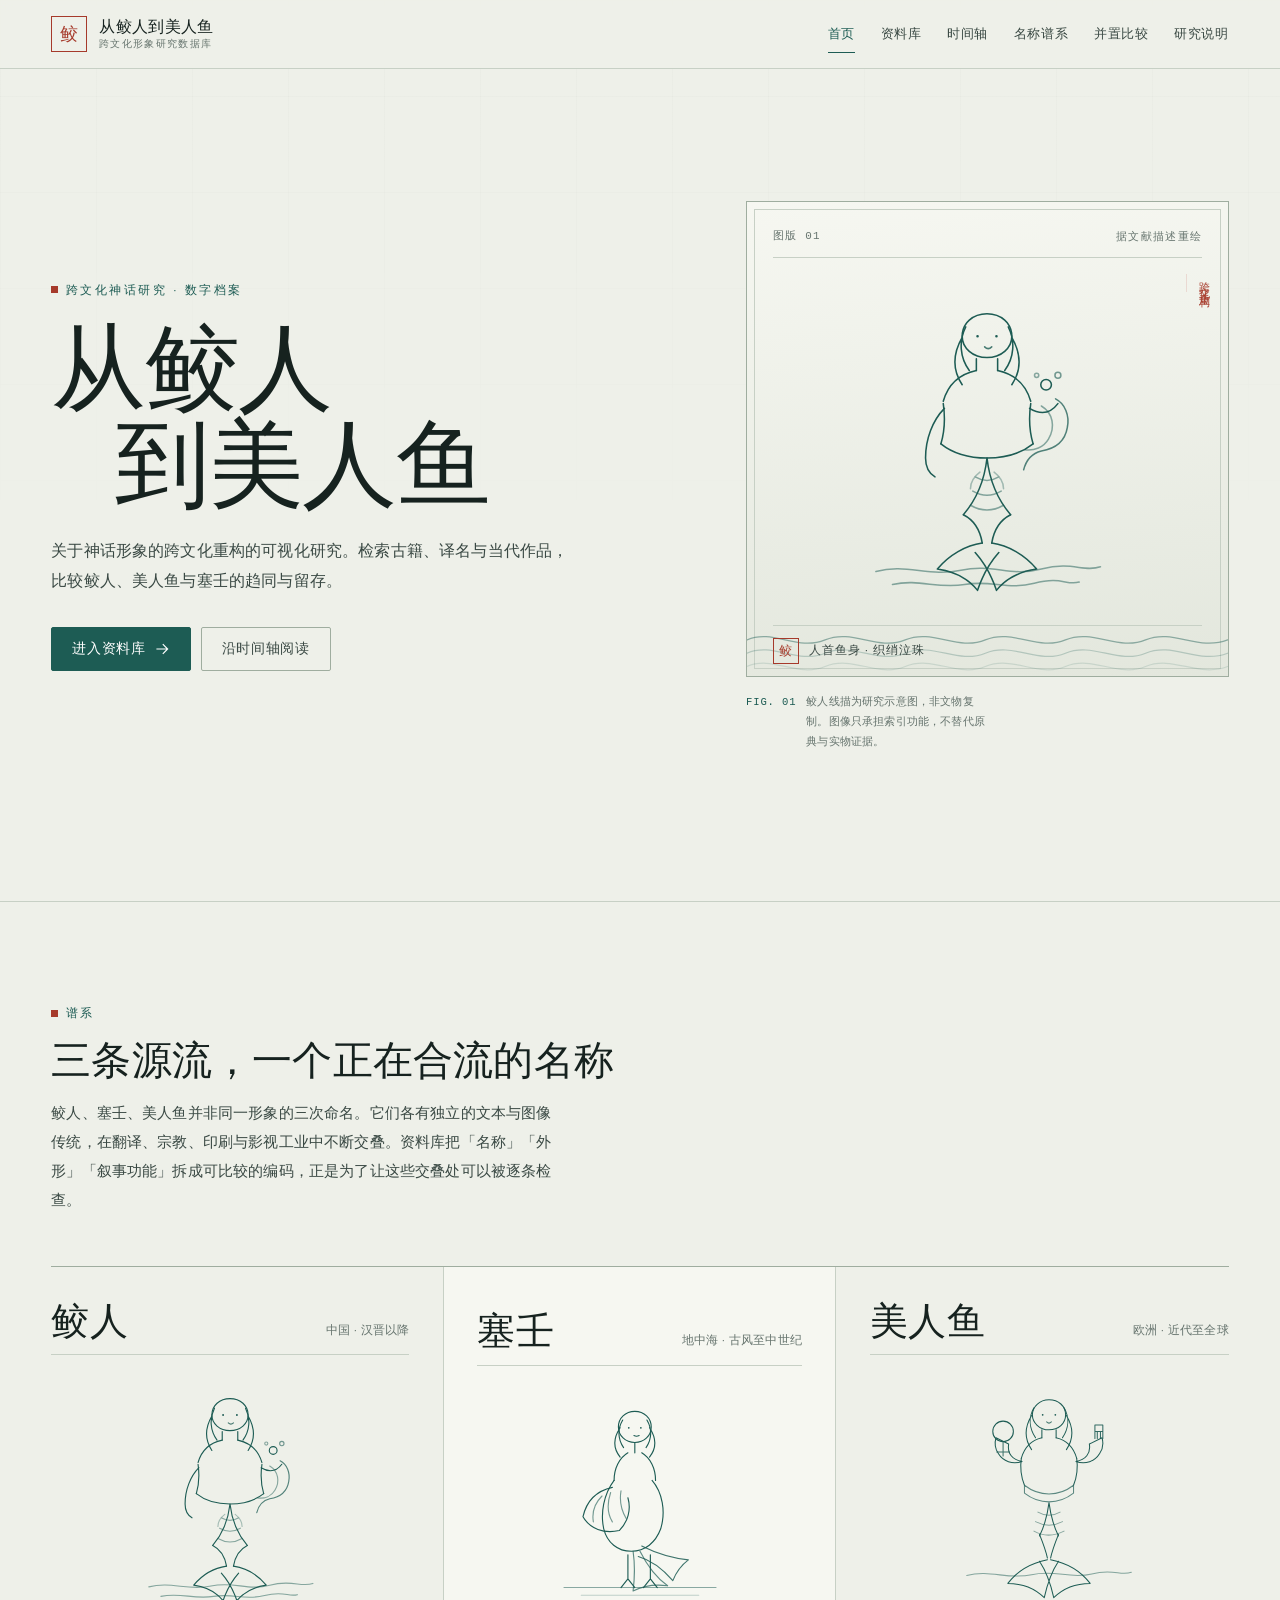
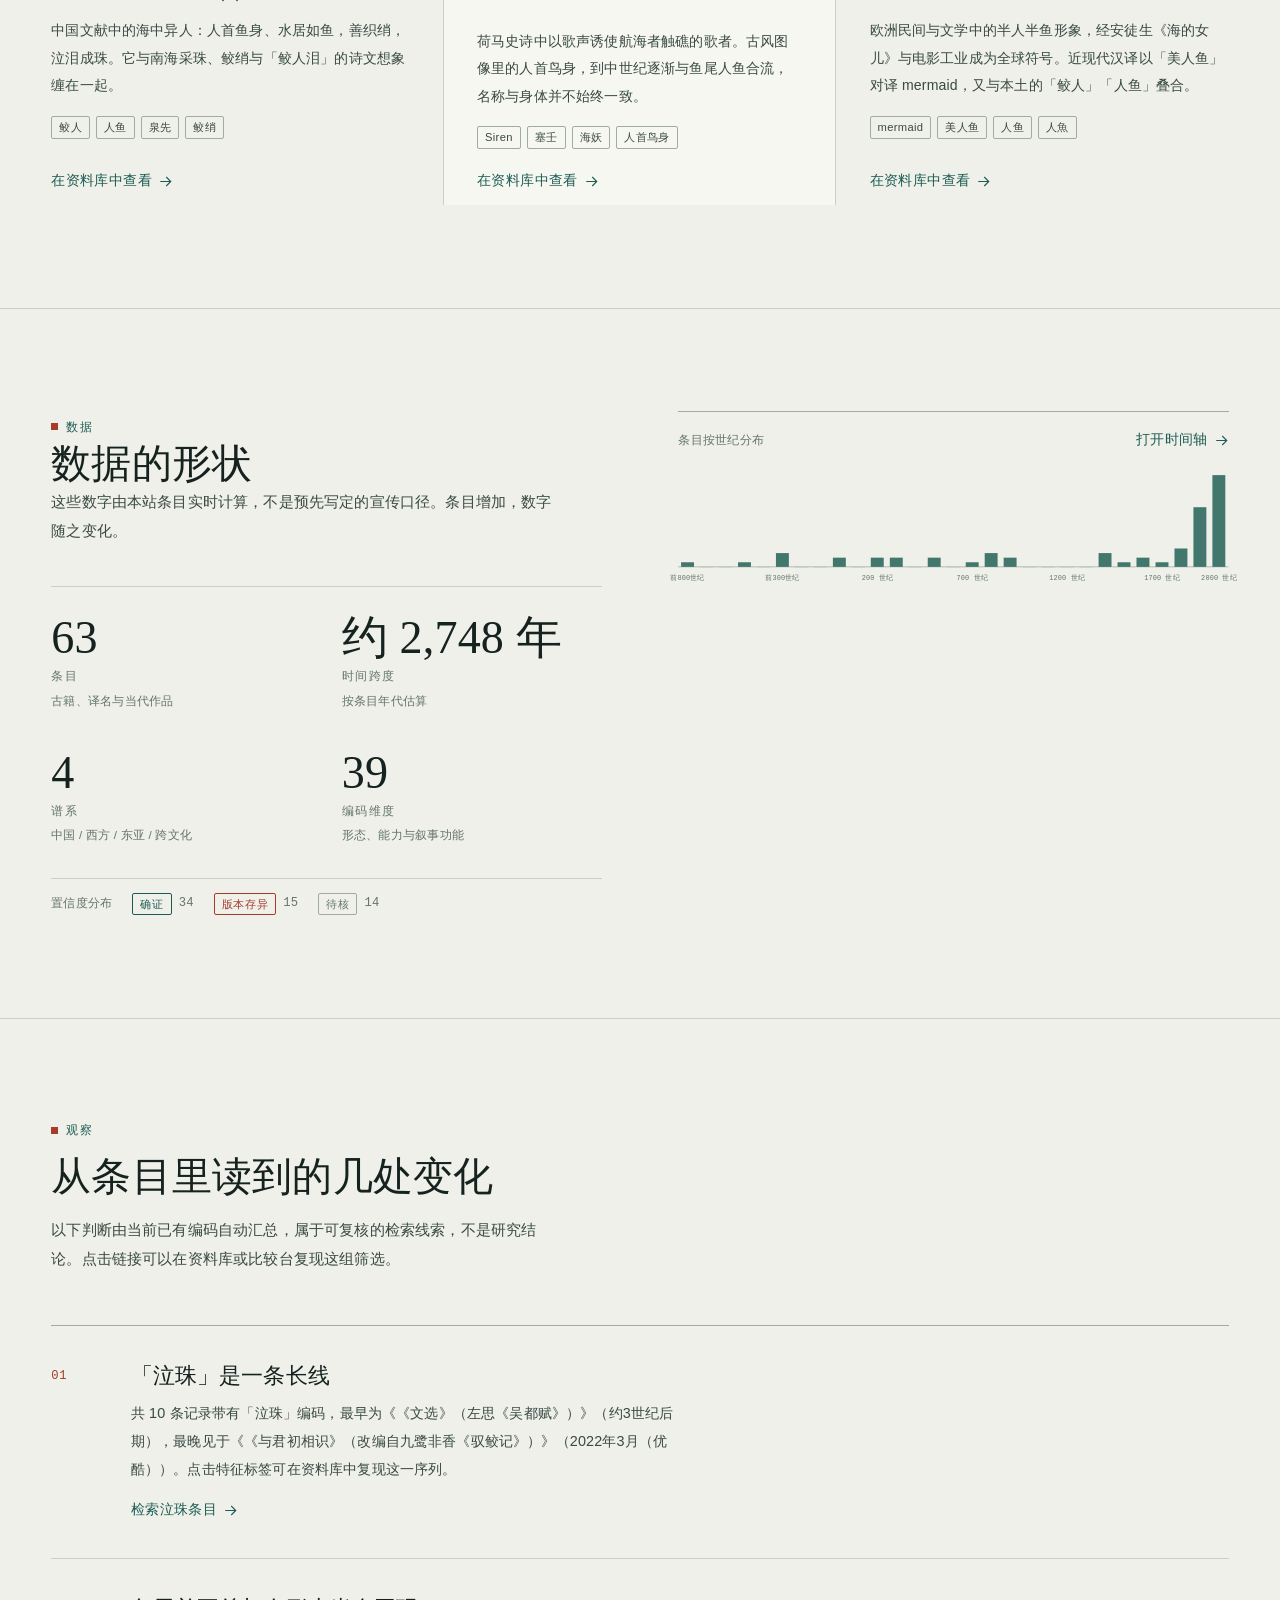
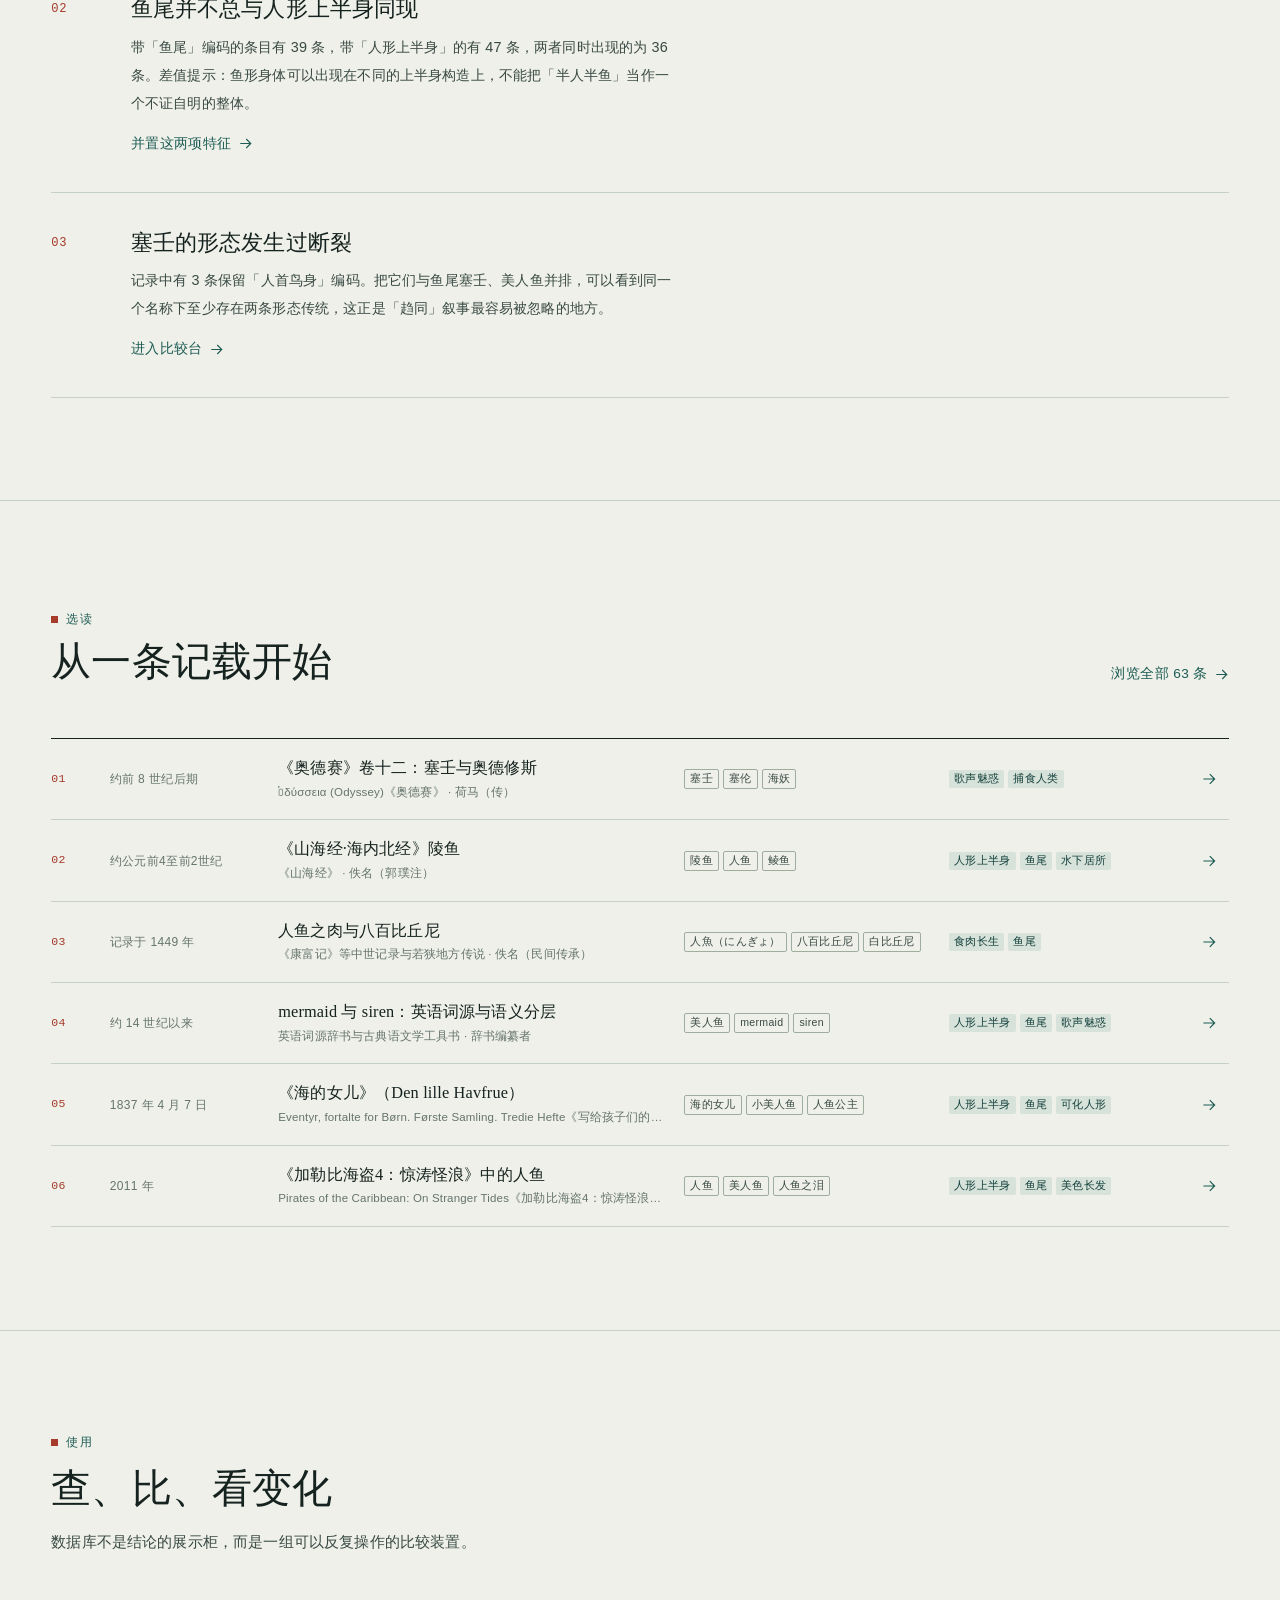
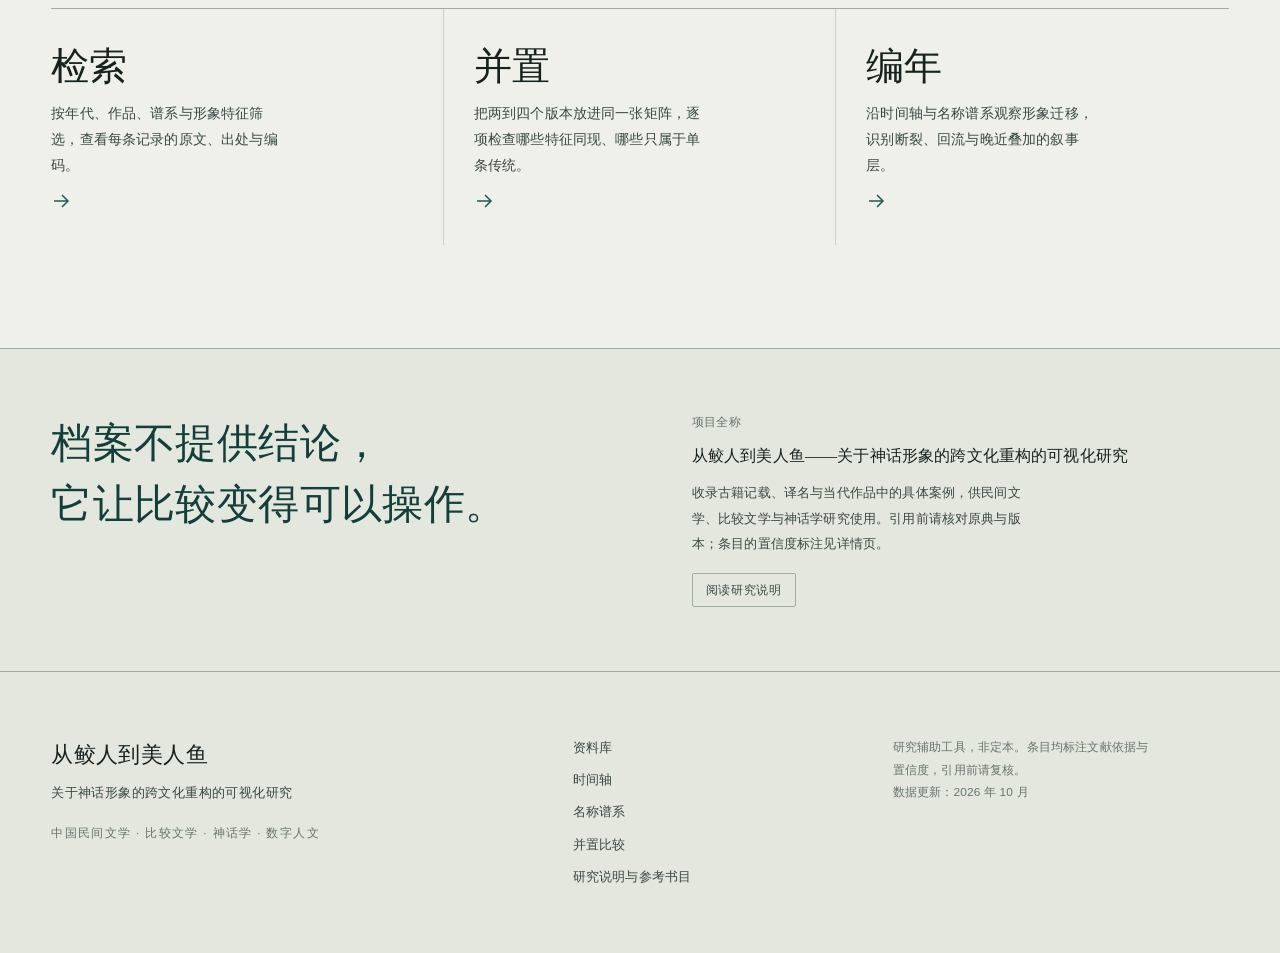
==== index.html @ 852735e0 "初始提交：鲛人跨文化形象研究数据库与 GitHub Pages 自动部署" ====
<!DOCTYPE html>
<html lang="zh-CN">
<head>
  <meta charset="utf-8">
  <meta name="viewport" content="width=device-width, initial-scale=1">
  <meta name="color-scheme" content="light">
  <meta name="theme-color" content="#eef0e9">
  <title>从鲛人到美人鱼 · 跨文化形象研究数据库</title>
  <meta name="description" content="「从鲛人到美人鱼——关于神话形象的跨文化重构的可视化研究」研究数据库：收录中国古籍、译名与当代作品中的鲛人、美人鱼、塞壬案例，支持按年代、作品、形象特征检索、并排比较与时间轴浏览。">
  <link rel="icon" href="data:image/svg+xml,%3Csvg xmlns='http://www.w3.org/2000/svg' viewBox='0 0 32 32'%3E%3Crect width='32' height='32' fill='%231d5c54'/%3E%3Cpath d='M4 21c4-5 8-5 12 0s8 5 12 0M8 26c4-4 8-4 12 0' stroke='%23eef0e9' stroke-width='2' fill='none'/%3E%3Ccircle cx='16' cy='11' r='4' fill='none' stroke='%23eef0e9' stroke-width='2'/%3E%3C/svg%3E">
  <link rel="stylesheet" href="css/base.css">
  <link rel="stylesheet" href="css/components.css">
  <link rel="stylesheet" href="css/pages-home.css">
  <link rel="stylesheet" href="css/pages-db.css">
  <link rel="stylesheet" href="css/pages-viz.css">
  <script defer src="data/schema.js"></script>
  <script defer src="data/entries-cn.js"></script>
  <script defer src="data/entries-global.js"></script>
  <script defer src="data/bibliography.js"></script>
  <script defer src="js/figures.js"></script>
  <script defer src="js/core.js"></script>
  <script defer src="js/pages/home.js"></script>
  <script defer src="js/pages/db.js"></script>
  <script defer src="js/pages/entry.js"></script>
  <script defer src="js/pages/compare.js"></script>
  <script defer src="js/pages/timeline.js"></script>
  <script defer src="js/pages/terms.js"></script>
  <script defer src="js/pages/about.js"></script>
  <script defer src="js/app.js"></script>
</head>
<body>
  <a class="skip-link" href="#view">跳到主要内容</a>

  <header class="site-header">
    <div class="site-header__inner wrap">
      <a class="brand" href="#/" aria-label="从鲛人到美人鱼，跨文化形象研究数据库，返回首页">
        <span class="brand__seal" aria-hidden="true">鲛</span>
        <span class="brand__text">
          <span class="brand__title">从鲛人到美人鱼</span>
          <span class="brand__sub">跨文化形象研究数据库</span>
        </span>
      </a>

      <button class="nav-toggle" type="button" data-nav-toggle aria-expanded="false" aria-controls="site-nav" aria-label="打开导航">
        <span class="nav-toggle__icon">打开导航</span>
      </button>

      <nav class="site-nav" id="site-nav" aria-label="主导航">
        <a href="#/" data-nav="home">首页</a>
        <a href="#/db" data-nav="db">资料库</a>
        <a href="#/timeline" data-nav="timeline">时间轴</a>
        <a href="#/terms" data-nav="terms">名称谱系</a>
        <a href="#/compare" data-nav="compare" data-compare-link>并置比较<span class="nav-count" data-compare-count hidden>0</span></a>
        <a href="#/about" data-nav="about">研究说明</a>
      </nav>
    </div>
  </header>

  <main id="view" tabindex="-1"></main>

  <footer class="site-footer">
    <div class="wrap site-footer__inner">
      <div class="site-footer__brand">
        <p class="site-footer__title">从鲛人到美人鱼</p>
        <p class="site-footer__sub">关于神话形象的跨文化重构的可视化研究</p>
        <p class="site-footer__meta">中国民间文学 · 比较文学 · 神话学 · 数字人文</p>
      </div>
      <nav class="site-footer__nav" aria-label="页脚导航">
        <a href="#/db">资料库</a>
        <a href="#/timeline">时间轴</a>
        <a href="#/terms">名称谱系</a>
        <a href="#/compare">并置比较</a>
        <a href="#/about">研究说明与参考书目</a>
      </nav>
      <p class="site-footer__note">研究辅助工具，非定本。条目均标注文献依据与置信度，引用前请复核。<br>数据更新：2026 年 10 月</p>
    </div>
  </footer>

  <noscript>
    <p class="wrap noscript">本网站依赖 JavaScript 完成检索、比较与时间轴渲染。请在浏览器中启用 JavaScript 后重新打开。</p>
  </noscript>

  <div class="toast" role="status" aria-live="polite"></div>
</body>
</html>
---- css/base.css ----
/* ==========================================================================
   鲛人研究数据库 · 基础层
   设计方向：海洋志异档案 / 古籍图版；冷调青灰纸、墨色、深青主色、朱砂印色。
   单一浅色主题；圆角统一 2px；不用阴影表达层级。
   ========================================================================== */

:root {
  /* 色板 */
  --paper: #eef0e9;
  --paper-2: #e3e7dd;
  --panel: #f6f7f1;
  --ink: #16221f;
  --ink-2: #3a4944;
  --muted: #66746e;
  --line: #c7d0c5;
  --line-2: #9fad9f;
  --teal: #1d5c54;
  --teal-deep: #123f3a;
  --teal-soft: #d7e2da;
  --seal: #a63a2b;
  --seal-soft: #ead9d2;
  --sand: #e9e3d1;

  /* 字体 */
  --font-serif: "Source Han Serif SC", "Noto Serif CJK SC", "Songti SC", "STSong", "SimSun", "Times New Roman", serif;
  --font-sans: "Source Han Sans SC", "Noto Sans CJK SC", "PingFang SC", "Microsoft YaHei", "Segoe UI", sans-serif;
  --font-mono: "Cascadia Mono", "Consolas", "SFMono-Regular", "Courier New", monospace;

  /* 尺度 */
  --radius: 2px;
  --nav-h: 68px;
  --wrap: 1320px;
  --gutter: clamp(20px, 4vw, 56px);
  --section-pad: clamp(56px, 8vw, 104px);
  --line-w: 1px;
}

/* ---------------------------------------------------------------- Reset */
*,
*::before,
*::after { box-sizing: border-box; }

html {
  -webkit-text-size-adjust: 100%;
  text-size-adjust: 100%;
  scroll-behavior: smooth;
}

body {
  margin: 0;
  background: var(--paper);
  color: var(--ink);
  font-family: var(--font-sans);
  font-size: 16px;
  line-height: 1.8;
  letter-spacing: 0.01em;
  -webkit-font-smoothing: antialiased;
  -moz-osx-font-smoothing: grayscale;
}

body::before {
  /* 极淡的纸纹网格，避免大色块发空；不参与交互 */
  content: "";
  position: fixed;
  inset: 0;
  z-index: 0;
  pointer-events: none;
  background-image:
    linear-gradient(to right, rgba(22, 34, 31, 0.028) 1px, transparent 1px),
    linear-gradient(to bottom, rgba(22, 34, 31, 0.028) 1px, transparent 1px);
  background-size: 96px 96px;
  mask-image: linear-gradient(to bottom, rgba(0, 0, 0, 0.7), transparent 62%);
  -webkit-mask-image: linear-gradient(to bottom, rgba(0, 0, 0, 0.7), transparent 62%);
}

.site-header,
#view,
.site-footer,
.skip-link { position: relative; z-index: 1; }

img,
svg { max-width: 100%; }

svg { display: block; }

a { color: inherit; text-decoration: none; }

button,
input,
select,
textarea {
  font: inherit;
  color: inherit;
}

button { cursor: pointer; }

::selection { background: var(--teal); color: var(--paper); }

:focus-visible {
  outline: 2px solid var(--seal);
  outline-offset: 3px;
  border-radius: 1px;
}

main:focus { outline: none; }

[hidden] { display: none !important; }

/* ---------------------------------------------------------------- 排版 */
h1, h2, h3, h4, h5, h6 {
  margin: 0;
  font-family: var(--font-serif);
  font-weight: 500;
  line-height: 1.22;
  letter-spacing: 0.005em;
  text-wrap: balance;
}

p { margin: 0; }

.display {
  font-family: var(--font-serif);
  font-size: clamp(2.7rem, 6vw, 5.2rem);
  line-height: 1.06;
  letter-spacing: -0.012em;
  font-weight: 500;
}

.display--sm {
  font-size: clamp(1.9rem, 3.6vw, 3rem);
  line-height: 1.16;
}

.display--xs {
  font-size: clamp(1.4rem, 2.4vw, 1.9rem);
  line-height: 1.28;
}

.lede {
  font-size: clamp(1rem, 1.15vw, 1.1rem);
  line-height: 1.95;
  color: var(--ink-2);
  max-width: 38em;
}

.body-text {
  font-size: 0.96rem;
  line-height: 1.95;
  color: var(--ink-2);
  max-width: 72ch;
}

.serif { font-family: var(--font-serif); }
.mono { font-family: var(--font-mono); font-variant-numeric: tabular-nums; }
.num { font-variant-numeric: tabular-nums; }
.muted { color: var(--muted); }
.small { font-size: 0.82rem; }
.mt-4 { margin-top: 16px; }
.mt-6 { margin-top: 24px; }
.mt-8 { margin-top: 32px; }
.mt-10 { margin-top: 48px; }

.kicker {
  display: inline-flex;
  align-items: center;
  gap: 0.65em;
  font-size: 0.72rem;
  font-family: var(--font-sans);
  letter-spacing: 0.22em;
  color: var(--teal);
  line-height: 1.6;
}

.kicker::before {
  content: "";
  width: 7px;
  height: 7px;
  background: var(--seal);
  flex: none;
}

.meta {
  font-size: 0.76rem;
  letter-spacing: 0.08em;
  color: var(--muted);
  line-height: 1.7;
}

.rule {
  border: 0;
  border-top: var(--line-w) solid var(--line);
  margin: 0;
}

.rule-label {
  display: flex;
  align-items: center;
  gap: 16px;
  color: var(--muted);
  font-size: 0.72rem;
  letter-spacing: 0.16em;
}

.rule-label::before,
.rule-label::after {
  content: "";
  height: 1px;
  background: var(--line);
  flex: 1;
}

mark {
  background: var(--teal-soft);
  color: var(--ink);
  padding: 0 0.1em;
}

code, kbd, pre {
  font-family: var(--font-mono);
}

blockquote { margin: 0; }

ul, ol { margin: 0; padding: 0; }

/* ---------------------------------------------------------------- 版心 */
.wrap {
  width: min(calc(100% - var(--gutter) * 2), var(--wrap));
  margin-inline: auto;
}

.section {
  padding-block: var(--section-pad);
  border-top: var(--line-w) solid var(--line);
}

.section:first-of-type { border-top: 0; }

.section--tight { padding-block: clamp(40px, 5vw, 64px); }

.section--page { padding-block: clamp(36px, 5vw, 64px) clamp(64px, 8vw, 112px); border-top: 0; }

.section-head {
  display: flex;
  flex-direction: column;
  gap: 14px;
  margin-bottom: clamp(28px, 4vw, 52px);
  max-width: 62rem;
}

.section-title {
  font-family: var(--font-serif);
  font-size: clamp(1.65rem, 3.1vw, 2.5rem);
  line-height: 1.22;
}

.section-desc {
  font-size: 0.95rem;
  line-height: 1.9;
  color: var(--ink-2);
  max-width: 60ch;
}

.page-head {
  display: flex;
  flex-direction: column;
  gap: 16px;
  padding-bottom: clamp(28px, 4vw, 44px);
  border-bottom: var(--line-w) solid var(--line);
  margin-bottom: clamp(28px, 4vw, 44px);
}

.page-head__row {
  display: flex;
  flex-wrap: wrap;
  align-items: flex-end;
  justify-content: space-between;
  gap: 20px;
}

.page-head .display--sm { font-size: clamp(2rem, 4vw, 3.2rem); }

/* ---------------------------------------------------------------- 站头 */
.skip-link {
  position: absolute;
  top: -48px;
  left: 16px;
  z-index: 100;
  padding: 8px 16px;
  background: var(--ink);
  color: var(--paper);
  font-size: 0.8rem;
  transition: top 120ms ease;
}

.skip-link:focus { top: 12px; }

.site-header {
  position: sticky;
  top: 0;
  z-index: 40;
  background: color-mix(in srgb, var(--paper) 92%, transparent);
  border-bottom: var(--line-w) solid var(--line);
  backdrop-filter: saturate(120%) blur(6px);
}

.site-header__inner {
  height: var(--nav-h);
  display: flex;
  align-items: center;
  justify-content: space-between;
  gap: 24px;
}

.brand {
  display: inline-flex;
  align-items: center;
  gap: 12px;
  flex: none;
  min-width: 0;
}

.brand__seal {
  width: 36px;
  height: 36px;
  display: grid;
  place-items: center;
  flex: none;
  border: 1px solid var(--seal);
  color: var(--seal);
  font-family: var(--font-serif);
  font-size: 1.15rem;
  line-height: 1;
  letter-spacing: 0;
}

.brand__text { display: flex; flex-direction: column; gap: 2px; min-width: 0; }

.brand__title {
  font-family: var(--font-serif);
  font-size: 1.02rem;
  letter-spacing: 0.02em;
  line-height: 1.2;
  white-space: nowrap;
}

.brand__sub {
  font-size: 0.62rem;
  letter-spacing: 0.13em;
  color: var(--muted);
  line-height: 1.3;
  white-space: nowrap;
}

.site-nav {
  display: flex;
  align-items: center;
  gap: clamp(14px, 2vw, 30px);
}

.site-nav a {
  position: relative;
  display: inline-flex;
  align-items: center;
  gap: 6px;
  padding-block: 6px;
  font-size: 0.82rem;
  letter-spacing: 0.05em;
  color: var(--ink-2);
  white-space: nowrap;
  transition: color 140ms ease;
}

.site-nav a::after {
  content: "";
  position: absolute;
  left: 0;
  right: 0;
  bottom: -1px;
  height: 1px;
  background: var(--teal);
  transform: scaleX(0);
  transform-origin: left;
  transition: transform 160ms ease;
}

.site-nav a:hover { color: var(--teal); }
.site-nav a:hover::after { transform: scaleX(1); }

.site-nav a.is-active { color: var(--teal); }
.site-nav a.is-active::after { transform: scaleX(1); }

.nav-count {
  display: inline-grid;
  place-items: center;
  min-width: 17px;
  height: 17px;
  padding: 0 4px;
  border: 1px solid var(--seal);
  color: var(--seal);
  font-family: var(--font-mono);
  font-size: 0.62rem;
  line-height: 1;
}

.nav-toggle {
  display: none;
  width: 40px;
  height: 40px;
  align-items: center;
  justify-content: center;
  background: transparent;
  border: 1px solid var(--line-2);
  border-radius: var(--radius);
}

.nav-toggle__icon {
  font-size: 0;
  width: 16px;
  height: 10px;
  border-top: 1px solid var(--ink);
  border-bottom: 1px solid var(--ink);
  position: relative;
}

.nav-toggle__icon::before {
  content: "";
  position: absolute;
  left: 0;
  right: 0;
  top: 4px;
  border-top: 1px solid var(--ink);
}

/* ---------------------------------------------------------------- 页脚 */
.site-footer {
  border-top: var(--line-w) solid var(--line-2);
  background: var(--paper-2);
  padding-block: clamp(40px, 6vw, 64px);
}

.site-footer__inner {
  display: grid;
  grid-template-columns: minmax(0, 1.4fr) minmax(0, 0.8fr) minmax(0, 1fr);
  gap: clamp(24px, 4vw, 56px);
  align-items: start;
}

.site-footer__title {
  font-family: var(--font-serif);
  font-size: 1.35rem;
  letter-spacing: 0.02em;
}

.site-footer__sub {
  margin-top: 6px;
  font-size: 0.84rem;
  color: var(--ink-2);
  letter-spacing: 0.03em;
}

.site-footer__meta {
  margin-top: 18px;
  font-size: 0.72rem;
  color: var(--muted);
  letter-spacing: 0.12em;
}

.site-footer__nav {
  display: flex;
  flex-direction: column;
  gap: 8px;
  font-size: 0.84rem;
  color: var(--ink-2);
}

.site-footer__nav a:hover { color: var(--teal); }

.site-footer__note {
  font-size: 0.74rem;
  line-height: 1.9;
  color: var(--muted);
  max-width: 40ch;
}

.noscript {
  padding: 16px 0;
  font-size: 0.9rem;
  color: var(--seal);
}

/* ---------------------------------------------------------------- 表格基础 */
table {
  width: 100%;
  border-collapse: collapse;
  font-size: 0.86rem;
}

th {
  text-align: left;
  font-weight: 500;
  color: var(--muted);
  font-size: 0.72rem;
  letter-spacing: 0.1em;
  padding: 10px 12px;
  border-bottom: 1px solid var(--line-2);
  white-space: nowrap;
}

td {
  padding: 12px;
  border-bottom: 1px solid var(--line);
  vertical-align: top;
}

/* ---------------------------------------------------------------- 动效与无障碍 */
@media (prefers-reduced-motion: reduce) {
  html { scroll-behavior: auto; }
  *,
  *::before,
  *::after {
    animation-duration: 0.001ms !important;
    animation-iteration-count: 1 !important;
    transition-duration: 0.001ms !important;
    scroll-behavior: auto !important;
  }
}

@media (max-width: 960px) {
  .site-nav {
    position: absolute;
    top: var(--nav-h);
    left: 0;
    right: 0;
    display: none;
    flex-direction: column;
    align-items: stretch;
    gap: 0;
    padding: 8px var(--gutter) 20px;
    background: var(--paper);
    border-bottom: 1px solid var(--line-2);
  }

  .site-header.nav-open .site-nav { display: flex; }

  .site-nav a {
    padding-block: 13px;
    border-bottom: 1px solid var(--line);
    font-size: 0.95rem;
    justify-content: space-between;
  }

  .site-nav a::after { display: none; }
  .site-nav a.is-active { color: var(--teal); }

  .nav-toggle { display: inline-flex; }

  .site-footer__inner { grid-template-columns: 1fr; }
}

@media (max-width: 560px) {
  .brand__sub { display: none; }
  .site-header__inner { gap: 12px; }
}

/* ---------------------------------------------------------------- 打印 */
@media print {
  body { background: #fff; color: #000; }
  body::before { display: none; }
  .site-header,
  .site-footer,
  .skip-link,
  .toast,
  .btn,
  .nav-toggle { display: none !important; }
  .section { border-top-color: #999; padding-block: 20px; }
  .wrap { width: 100%; }
  a { text-decoration: underline; }
}
---- css/components.css ----
/* ==========================================================================
   鲛人研究数据库 · 通用组件
   依赖：css/base.css 的变量与排版。所有页面复用，不重复发明。
   ========================================================================== */

/* ---------------------------------------------------------------- 按钮 */
.btn {
  display: inline-flex;
  align-items: center;
  justify-content: center;
  gap: 8px;
  height: 44px;
  padding: 0 20px;
  border: 1px solid var(--ink);
  border-radius: var(--radius);
  background: transparent;
  color: var(--ink);
  font-family: var(--font-sans);
  font-size: 0.86rem;
  letter-spacing: 0.05em;
  line-height: 1;
  white-space: nowrap;
  text-align: center;
  transition: background-color 150ms ease, color 150ms ease, border-color 150ms ease, transform 100ms ease;
}

.btn svg { width: 16px; height: 16px; flex: none; }

.btn:hover { background: var(--ink); color: var(--paper); }

.btn:active { transform: translateY(1px); }

.btn--solid {
  background: var(--teal);
  border-color: var(--teal);
  color: #fff;
}

.btn--solid:hover { background: var(--teal-deep); border-color: var(--teal-deep); color: #fff; }

.btn--ghost {
  border-color: var(--line-2);
  color: var(--ink-2);
}

.btn--ghost:hover { background: transparent; border-color: var(--ink); color: var(--ink); }

.btn--sm { height: 34px; padding: 0 13px; font-size: 0.78rem; gap: 6px; }
.btn--sm svg { width: 14px; height: 14px; }

.btn--text {
  height: auto;
  padding: 2px 0;
  border: 0;
  border-bottom: 1px solid var(--line-2);
  border-radius: 0;
  color: var(--teal);
  font-size: 0.84rem;
}

.btn--text:hover { background: transparent; color: var(--seal); border-bottom-color: var(--seal); }

.btn:disabled,
.btn[aria-disabled="true"] {
  opacity: 0.42;
  cursor: not-allowed;
  transform: none;
}

.btn:disabled:hover { background: transparent; color: var(--ink); }
.btn--solid:disabled:hover { background: var(--teal); color: #fff; }

.btn-group { display: flex; flex-wrap: wrap; gap: 10px; align-items: center; }

/* ---------------------------------------------------------------- 筛选片 */
.chip {
  display: inline-flex;
  align-items: center;
  gap: 6px;
  min-height: 30px;
  padding: 4px 10px;
  border: 1px solid var(--line-2);
  border-radius: var(--radius);
  background: transparent;
  color: var(--ink-2);
  font-size: 0.78rem;
  line-height: 1.5;
  letter-spacing: 0.02em;
  transition: border-color 140ms ease, color 140ms ease, background-color 140ms ease;
}

.chip:hover { border-color: var(--teal); color: var(--teal); }

.chip.is-on {
  background: var(--teal);
  border-color: var(--teal);
  color: #fff;
}

.chip.is-on:hover { background: var(--teal-deep); border-color: var(--teal-deep); color: #fff; }

.chip__count {
  font-family: var(--font-mono);
  font-size: 0.66rem;
  opacity: 0.7;
}

.chip-list { display: flex; flex-wrap: wrap; gap: 7px; }

/* ---------------------------------------------------------------- 标签 */
.tag {
  display: inline-flex;
  align-items: center;
  padding: 1px 7px;
  border-radius: var(--radius);
  background: var(--teal-soft);
  color: var(--teal-deep);
  font-size: 0.7rem;
  line-height: 1.7;
  letter-spacing: 0.03em;
  white-space: nowrap;
}

.tag--seal { background: var(--seal-soft); color: var(--seal); }
.tag--ghost { background: transparent; border: 1px solid var(--line-2); color: var(--ink-2); }
.tag--plain { background: transparent; color: var(--muted); padding-inline: 0; }

.tag-list { display: flex; flex-wrap: wrap; gap: 6px; }

/* ---------------------------------------------------------------- 印记 / 徽记 */
.seal {
  display: inline-grid;
  place-items: center;
  width: 26px;
  height: 26px;
  border: 1px solid var(--seal);
  color: var(--seal);
  font-family: var(--font-serif);
  font-size: 0.82rem;
  line-height: 1;
  letter-spacing: 0;
  flex: none;
}

.seal--lg { width: 38px; height: 38px; font-size: 1.15rem; }

.badge {
  display: inline-flex;
  align-items: center;
  gap: 5px;
  padding: 1px 7px;
  border: 1px solid var(--line-2);
  border-radius: var(--radius);
  font-size: 0.68rem;
  letter-spacing: 0.06em;
  line-height: 1.7;
  color: var(--muted);
  white-space: nowrap;
}

.badge--ok { border-color: var(--teal); color: var(--teal); }
.badge--warn { border-color: var(--seal); color: var(--seal); }
.badge--unknown { border-color: var(--line-2); color: var(--muted); }

/* ---------------------------------------------------------------- 面板 / 注记 */
.panel {
  background: var(--panel);
  border: 1px solid var(--line);
  border-radius: var(--radius);
  padding: clamp(18px, 2.4vw, 30px);
}

.panel--flat { background: transparent; }
.panel--paper { background: var(--paper-2); }

.panel-title {
  font-family: var(--font-serif);
  font-size: 1.08rem;
  line-height: 1.35;
  margin-bottom: 12px;
}

.note {
  border-left: 2px solid var(--teal);
  padding: 2px 0 2px 16px;
  color: var(--ink-2);
  font-size: 0.88rem;
  line-height: 1.9;
}

.note--warn { border-left-color: var(--seal); }

.caption {
  font-size: 0.72rem;
  line-height: 1.7;
  color: var(--muted);
  letter-spacing: 0.02em;
}

/* ---------------------------------------------------------------- 数据点 / 文化谱系标识 */
.dot {
  display: inline-block;
  width: 7px;
  height: 7px;
  flex: none;
  background: var(--dot-color, var(--teal));
  vertical-align: middle;
}

.dot--cn { --dot-color: var(--teal); }
.dot--west { --dot-color: var(--ink); }
.dot--east { --dot-color: var(--seal); }
.dot--cross { --dot-color: var(--line-2); }
.dot--other { --dot-color: var(--muted); }

.culture {
  display: inline-flex;
  align-items: center;
  gap: 6px;
  font-size: 0.72rem;
  letter-spacing: 0.06em;
  color: var(--muted);
  white-space: nowrap;
}

/* ---------------------------------------------------------------- 表单 */
.field { display: flex; flex-direction: column; gap: 7px; }

.field > label,
.field-label {
  font-size: 0.76rem;
  letter-spacing: 0.08em;
  color: var(--ink-2);
  line-height: 1.5;
}

.input,
.select {
  height: 40px;
  width: 100%;
  padding: 0 12px;
  border: 1px solid var(--line-2);
  border-radius: var(--radius);
  background: var(--panel);
  font-size: 0.86rem;
  line-height: 40px;
  color: var(--ink);
  transition: border-color 140ms ease, box-shadow 140ms ease;
}

.input::placeholder { color: #7b8882; opacity: 1; }

.input:focus,
.select:focus {
  outline: none;
  border-color: var(--teal);
  box-shadow: 0 0 0 3px var(--teal-soft);
}

.select {
  appearance: none;
  -webkit-appearance: none;
  background-image: linear-gradient(45deg, transparent 50%, var(--ink-2) 50%), linear-gradient(135deg, var(--ink-2) 50%, transparent 50%);
  background-position: calc(100% - 16px) 17px, calc(100% - 11px) 17px;
  background-size: 5px 5px, 5px 5px;
  background-repeat: no-repeat;
  padding-right: 32px;
}

.search {
  position: relative;
  display: flex;
  align-items: center;
}

.search svg {
  position: absolute;
  left: 13px;
  width: 16px;
  height: 16px;
  color: var(--muted);
  pointer-events: none;
}

.search .input { padding-left: 38px; }

.check {
  display: flex;
  align-items: flex-start;
  gap: 8px;
  font-size: 0.84rem;
  line-height: 1.6;
  color: var(--ink-2);
  cursor: pointer;
}

.check input {
  accent-color: var(--teal);
  width: 15px;
  height: 15px;
  margin: 3px 0 0;
  flex: none;
}

/* ---------------------------------------------------------------- 工具条 / 结果 */
.toolbar {
  display: flex;
  flex-wrap: wrap;
  align-items: center;
  justify-content: space-between;
  gap: 12px;
  padding-block: 14px;
  border-block: 1px solid var(--line);
}

.toolbar__group { display: flex; flex-wrap: wrap; align-items: center; gap: 10px; }

.count { font-size: 0.78rem; color: var(--muted); letter-spacing: 0.04em; }
.count strong { font-family: var(--font-mono); font-weight: 500; color: var(--ink); font-size: 0.92rem; }

/* ---------------------------------------------------------------- 空状态 / 错误 */
.empty {
  display: flex;
  flex-direction: column;
  align-items: center;
  gap: 12px;
  padding: clamp(36px, 6vw, 72px) 24px;
  border: 1px dashed var(--line-2);
  border-radius: var(--radius);
  text-align: center;
}

.empty__title {
  font-family: var(--font-serif);
  font-size: 1.25rem;
  color: var(--ink);
}

.empty__text {
  font-size: 0.85rem;
  color: var(--muted);
  max-width: 38ch;
  line-height: 1.9;
}

.errorbox__pre {
  margin-top: 20px;
  padding: 16px;
  background: var(--paper-2);
  border: 1px solid var(--line);
  font-size: 0.74rem;
  line-height: 1.7;
  overflow-x: auto;
  white-space: pre-wrap;
  color: var(--muted);
}

/* ---------------------------------------------------------------- 统计 */
.stat { display: flex; flex-direction: column; gap: 6px; }

.stat__num {
  font-family: var(--font-serif);
  font-size: clamp(2rem, 3.6vw, 3.2rem);
  line-height: 1;
  color: var(--ink);
  font-variant-numeric: tabular-nums;
}

.stat__num small { font-size: 0.32em; color: var(--muted); margin-left: 4px; }

.stat__label {
  font-size: 0.72rem;
  letter-spacing: 0.12em;
  color: var(--muted);
  line-height: 1.6;
}

.stat-row {
  display: grid;
  grid-template-columns: repeat(4, minmax(0, 1fr));
  gap: clamp(16px, 2vw, 32px);
}

/* ---------------------------------------------------------------- 图版 */
.figure {
  display: block;
  color: var(--teal);
}

.figure svg {
  display: block;
  width: 100%;
  height: auto;
  overflow: visible;
}

.figure--ink { color: var(--ink); }
.figure--seal { color: var(--seal); }
.figure--muted { color: var(--line-2); }

/* ---------------------------------------------------------------- 表格包装 */
.table-wrap {
  width: 100%;
  overflow-x: auto;
  border: 1px solid var(--line);
  border-radius: var(--radius);
  background: var(--panel);
}

.table-wrap table { min-width: 560px; }

/* ---------------------------------------------------------------- 链接 / 提示 / 其他 */
.link {
  color: var(--teal);
  text-decoration: underline;
  text-decoration-thickness: 1px;
  text-underline-offset: 4px;
}

.link:hover { color: var(--seal); }

.text-link {
  display: inline-flex;
  align-items: center;
  gap: 6px;
  color: var(--teal);
  font-size: 0.85rem;
  letter-spacing: 0.03em;
}

.text-link svg { width: 15px; height: 15px; transition: transform 140ms ease; }
.text-link:hover { color: var(--seal); }
.text-link:hover svg { transform: translateX(3px); }

.toast {
  position: fixed;
  left: 50%;
  bottom: 28px;
  z-index: 90;
  max-width: calc(100% - 32px);
  padding: 10px 18px;
  background: var(--ink);
  color: var(--paper);
  font-size: 0.8rem;
  letter-spacing: 0.03em;
  border-radius: var(--radius);
  opacity: 0;
  transform: translate(-50%, 10px);
  transition: opacity 160ms ease, transform 160ms ease;
  pointer-events: none;
}

.toast.is-visible { opacity: 1; transform: translate(-50%, 0); }

.sr-only {
  position: absolute !important;
  width: 1px !important;
  height: 1px !important;
  padding: 0 !important;
  margin: -1px !important;
  overflow: hidden !important;
  clip: rect(0, 0, 0, 0) !important;
  white-space: nowrap !important;
  border: 0 !important;
}

.breadcrumb {
  display: flex;
  flex-wrap: wrap;
  align-items: center;
  gap: 8px;
  font-size: 0.74rem;
  letter-spacing: 0.06em;
  color: var(--muted);
}

.breadcrumb a:hover { color: var(--teal); }

.breadcrumb__sep { color: var(--line-2); }

/* 分类色仅使用既定色板内的四种标记，不新增色相 */
.is-cn { --dot-color: var(--teal); }
.is-west { --dot-color: var(--ink); }
.is-east { --dot-color: var(--seal); }
.is-cross { --dot-color: var(--line-2); }

@media (max-width: 760px) {
  .stat-row { grid-template-columns: repeat(2, minmax(0, 1fr)); }
  .toolbar { align-items: flex-start; }
}
---- css/pages-home.css ----
/* ==========================================================================
   首页与研究说明页
   ========================================================================== */

/* ---------------------------------------------------------------- 开篇 */
.hero {
  padding-block: clamp(28px, 5vh, 64px) clamp(40px, 7vh, 80px);
  min-height: calc(100dvh - var(--nav-h));
  display: flex;
  align-items: center;
}

.hero__grid {
  display: grid;
  grid-template-columns: minmax(0, 1.05fr) minmax(300px, 0.82fr);
  gap: clamp(32px, 6vw, 88px);
  align-items: center;
  width: min(calc(100% - var(--gutter) * 2), var(--wrap));
  margin-inline: auto;
}

.hero__copy {
  display: flex;
  flex-direction: column;
  gap: clamp(16px, 2.4vh, 28px);
  max-width: 46rem;
}

.hero__title {
  font-size: clamp(3rem, 7.4vw, 6.4rem);
  line-height: 1.02;
  letter-spacing: -0.015em;
}

.hero__title-line {
  display: block;
  margin-left: clamp(0px, 5vw, 88px);
}

.hero__sub {
  font-size: clamp(0.98rem, 1.2vw, 1.1rem);
  line-height: 1.95;
  color: var(--ink-2);
  max-width: 34em;
}

.hero__cta { margin-top: clamp(2px, 1vh, 10px); }

.hero__visual {
  display: flex;
  flex-direction: column;
  gap: 14px;
  min-width: 0;
}

.hero-plate {
  position: relative;
  border: 1px solid var(--line-2);
  background: linear-gradient(175deg, var(--panel) 0%, var(--paper-2) 100%);
  padding: clamp(16px, 2vw, 26px) clamp(16px, 2vw, 26px) 0;
  min-height: clamp(360px, 50vh, 540px);
  display: flex;
  flex-direction: column;
  overflow: hidden;
}

.hero-plate::before {
  content: "";
  position: absolute;
  inset: 7px;
  border: 1px solid var(--line);
  pointer-events: none;
}

.hero-plate__meta {
  position: relative;
  z-index: 1;
  display: flex;
  justify-content: space-between;
  gap: 12px;
  padding-bottom: 10px;
  border-bottom: 1px solid var(--line);
  font-size: 0.68rem;
  letter-spacing: 0.12em;
  color: var(--muted);
}

.hero-plate__figure {
  position: relative;
  z-index: 1;
  flex: 1;
  display: grid;
  place-items: center;
  padding: clamp(10px, 2vh, 22px) 0;
  color: var(--teal);
}

.hero-plate__figure .figure {
  width: min(66%, 260px);
  max-height: 100%;
}

.hero-plate__caption {
  position: relative;
  z-index: 1;
  display: flex;
  align-items: center;
  gap: 10px;
  border-top: 1px solid var(--line);
  padding-block: 12px;
  font-size: 0.74rem;
  letter-spacing: 0.08em;
  color: var(--ink-2);
}

.hero-plate__vertical {
  position: absolute;
  z-index: 2;
  right: 14px;
  top: 72px;
  writing-mode: vertical-rl;
  letter-spacing: 0.34em;
  font-size: 0.66rem;
  color: var(--seal);
  padding-left: 8px;
  border-left: 1px solid var(--seal-soft);
}

.hero-plate__wave {
  position: absolute;
  left: 0;
  right: 0;
  bottom: 0;
  height: 76px;
  color: var(--line-2);
  opacity: 0.45;
  pointer-events: none;
}

.hero-plate__wave .figure svg { height: 76px; }

.hero__note {
  display: flex;
  gap: 10px;
  align-items: baseline;
  font-size: 0.7rem;
  line-height: 1.8;
  color: var(--muted);
  max-width: 40ch;
}

.hero__note .mono { color: var(--teal); flex: none; font-size: 0.66rem; letter-spacing: 0.08em; }

/* ---------------------------------------------------------------- 三条谱系 */
.lineage-grid {
  display: grid;
  grid-template-columns: repeat(3, minmax(0, 1fr));
  border-top: 1px solid var(--line-2);
}

.lineage {
  display: flex;
  flex-direction: column;
  gap: 16px;
  padding: clamp(22px, 2.6vw, 36px) clamp(20px, 2.6vw, 36px) 12px;
  border-right: 1px solid var(--line);
  min-width: 0;
}

.lineage:first-child { padding-left: 0; }
.lineage:last-child { border-right: 0; padding-right: 0; }
.lineage--offset { background: var(--panel); padding-top: clamp(30px, 3.4vw, 46px); }

.lineage__head {
  display: flex;
  align-items: baseline;
  justify-content: space-between;
  gap: 12px;
  padding-bottom: 12px;
  border-bottom: 1px solid var(--line);
}

.lineage__term {
  font-size: clamp(1.8rem, 3vw, 2.4rem);
  line-height: 1.1;
  letter-spacing: 0.02em;
}

.lineage__figure {
  height: clamp(150px, 19vw, 230px);
  display: grid;
  place-items: center;
  color: var(--teal);
}

.lineage__figure .figure {
  width: min(64%, 190px);
  max-height: 100%;
}

.lineage:nth-child(2) .lineage__figure { color: var(--ink); }

.lineage__body {
  font-size: 0.88rem;
  line-height: 1.95;
  color: var(--ink-2);
}

.lineage__terms { display: flex; flex-wrap: wrap; gap: 6px; }

.lineage .text-link { margin-top: auto; padding-top: 4px; }

/* ---------------------------------------------------------------- 数据 */
.home-data__grid {
  display: grid;
  grid-template-columns: minmax(0, 1fr) minmax(0, 1fr);
  gap: clamp(32px, 6vw, 88px);
  align-items: start;
}

.home-stats {
  grid-template-columns: repeat(2, minmax(0, 1fr));
  gap: clamp(22px, 3vw, 40px) clamp(16px, 2.4vw, 32px);
  margin-top: clamp(24px, 3.4vw, 40px);
  padding-top: clamp(20px, 2.4vw, 28px);
  border-top: 1px solid var(--line);
}

.home-conf {
  display: flex;
  flex-wrap: wrap;
  align-items: center;
  gap: 12px 20px;
  margin-top: clamp(20px, 3vw, 32px);
  padding-top: 14px;
  border-top: 1px solid var(--line);
}

.home-conf__item {
  display: inline-flex;
  align-items: center;
  gap: 7px;
  font-size: 0.76rem;
  color: var(--muted);
}

.home-hist {
  border-top: 1px solid var(--line-2);
  padding-top: 16px;
  min-width: 0;
}

.home-hist__head {
  display: flex;
  align-items: center;
  justify-content: space-between;
  gap: 16px;
  margin-bottom: 16px;
}

.hist { width: 100%; height: auto; overflow: visible; }

.hist-label {
  font-family: var(--font-mono);
  font-size: 9px;
  fill: var(--muted);
  letter-spacing: 0.02em;
}

.home-hist__foot {
  margin-top: 10px;
  font-size: 0.72rem;
  color: var(--muted);
}

/* ---------------------------------------------------------------- 观察 */
.obs-list { list-style: none; border-top: 1px solid var(--line-2); }

.obs {
  display: grid;
  grid-template-columns: 54px minmax(0, 1fr);
  gap: clamp(12px, 2vw, 28px);
  padding: clamp(22px, 3vw, 34px) 0;
  border-bottom: 1px solid var(--line);
}

.obs__idx {
  font-size: 0.76rem;
  letter-spacing: 0.06em;
  color: var(--seal);
  padding-top: 6px;
}

.obs__title {
  font-family: var(--font-serif);
  font-size: clamp(1.1rem, 1.9vw, 1.4rem);
  line-height: 1.4;
  margin-bottom: 8px;
}

.obs__text {
  font-size: 0.9rem;
  line-height: 1.95;
  color: var(--ink-2);
  max-width: 68ch;
  margin-bottom: 12px;
}

/* ---------------------------------------------------------------- 精选条目 */
.section-head--row {
  flex-direction: row;
  align-items: flex-end;
  justify-content: space-between;
  flex-wrap: wrap;
  max-width: none;
}

.section-head--row .section-title { margin-top: 6px; }

.home-entries {
  list-style: none;
  border-top: 1px solid var(--ink);
}

.home-entry {
  border-bottom: 1px solid var(--line);
}

.home-entry__link {
  display: grid;
  grid-template-columns: 38px 148px minmax(0, 1.5fr) minmax(0, 0.95fr) minmax(0, 0.9fr) 22px;
  gap: clamp(10px, 1.6vw, 22px);
  align-items: center;
  padding: 17px 6px 17px 0;
  transition: background-color 150ms ease, padding-left 150ms ease;
}

.home-entry__link:hover { background: var(--panel); padding-left: 10px; }

.home-entry__idx { font-size: 0.72rem; color: var(--seal); letter-spacing: 0.04em; }

.home-entry__era {
  font-size: 0.75rem;
  color: var(--muted);
  letter-spacing: 0.03em;
  line-height: 1.5;
}

.home-entry__main { min-width: 0; }

.home-entry__title {
  display: block;
  font-family: var(--font-serif);
  font-size: 1.02rem;
  line-height: 1.45;
}

.home-entry__work {
  display: block;
  margin-top: 2px;
  font-size: 0.72rem;
  color: var(--muted);
  overflow: hidden;
  text-overflow: ellipsis;
  white-space: nowrap;
}

.home-entry__names,
.home-entry__traits {
  display: flex;
  flex-wrap: wrap;
  gap: 4px;
  min-width: 0;
}

.home-entry__names .tag,
.home-entry__traits .tag { font-size: 0.66rem; padding: 0 5px; }

.home-entry__arrow { color: var(--teal); }
.home-entry__arrow svg { width: 16px; height: 16px; transition: transform 150ms ease; }
.home-entry__link:hover .home-entry__arrow svg { transform: translateX(4px); }

/* ---------------------------------------------------------------- 使用路径 */
.path-grid {
  display: grid;
  grid-template-columns: repeat(3, minmax(0, 1fr));
  border-top: 1px solid var(--line-2);
}

.path {
  display: flex;
  flex-direction: column;
  gap: 12px;
  min-height: 230px;
  padding: clamp(20px, 3vw, 34px) clamp(16px, 2.4vw, 30px);
  border-right: 1px solid var(--line);
  transition: background-color 150ms ease;
}

.path:first-child { padding-left: 0; }
.path:last-child { border-right: 0; padding-right: 0; }
.path:hover { background: var(--panel); }

.path__label { font-size: clamp(1.8rem, 3vw, 2.5rem); line-height: 1.2; }
.path__text { font-size: 0.86rem; line-height: 1.9; color: var(--ink-2); max-width: 30ch; }
.path__arrow { margin-top: auto; color: var(--teal); }
.path__arrow svg { width: 20px; height: 20px; transition: transform 150ms ease; }
.path:hover .path__arrow svg { transform: translateX(5px); }

/* ---------------------------------------------------------------- 结语 */
.home-closing {
  background: var(--paper-2);
  border-top: 1px solid var(--line-2);
}

.home-closing__inner {
  display: grid;
  grid-template-columns: minmax(0, 1.05fr) minmax(0, 1fr);
  gap: clamp(32px, 6vw, 88px);
  align-items: start;
}

.home-closing__quote {
  font-size: clamp(1.7rem, 3.2vw, 2.7rem);
  line-height: 1.5;
  color: var(--teal-deep);
  letter-spacing: 0.01em;
}

.home-closing__side {
  display: flex;
  flex-direction: column;
  align-items: flex-start;
  gap: 10px;
}

.home-closing__title {
  font-family: var(--font-serif);
  font-size: 1rem;
  line-height: 1.75;
}

.home-closing__text {
  font-size: 0.82rem;
  line-height: 1.95;
  color: var(--ink-2);
  max-width: 46ch;
  margin-bottom: 6px;
}

/* ---------------------------------------------------------------- 入场 */
.reveal {
  opacity: 0;
  transform: translateY(14px);
  transition: opacity 560ms ease, transform 560ms ease;
}

.reveal.is-in { opacity: 1; transform: none; }

/* ==========================================================================
   研究说明页
   ========================================================================== */
.about-grid {
  display: grid;
  grid-template-columns: 190px minmax(0, 1fr);
  gap: clamp(32px, 5vw, 72px);
  align-items: start;
}

.about-nav {
  position: sticky;
  top: calc(var(--nav-h) + 24px);
  display: flex;
  flex-direction: column;
  gap: 2px;
  border-left: 1px solid var(--line);
  padding-left: 16px;
}

.about-nav a {
  padding-block: 5px;
  font-size: 0.8rem;
  line-height: 1.5;
  color: var(--muted);
  transition: color 140ms ease;
}

.about-nav a:hover { color: var(--teal); }
.about-nav a.is-active { color: var(--teal); font-weight: 500; }

.about-article {
  display: flex;
  flex-direction: column;
  gap: clamp(32px, 4.4vw, 56px);
  max-width: 76ch;
  min-width: 0;
}

.about-section {
  display: flex;
  flex-direction: column;
  gap: 16px;
  scroll-margin-top: calc(var(--nav-h) + 28px);
}

.about-section > h2 {
  font-size: clamp(1.35rem, 2.3vw, 1.8rem);
  padding-top: 18px;
  border-top: 1px solid var(--line);
}

.about-section p,
.about-section li {
  font-size: 0.92rem;
  line-height: 2;
  color: var(--ink-2);
}

.about-section ul,
.about-section ol { padding-left: 1.3em; }
.about-section li { margin-block: 4px; }

.about-questions {
  display: flex;
  flex-direction: column;
  border-top: 1px solid var(--line);
}

.about-q {
  display: grid;
  grid-template-columns: 64px minmax(0, 1fr);
  gap: 16px;
  padding: 16px 0;
  border-bottom: 1px solid var(--line);
}

.about-q__n {
  font-family: var(--font-serif);
  font-size: 0.95rem;
  color: var(--seal);
  letter-spacing: 0.08em;
  padding-top: 2px;
}

.about-q p { font-size: 0.92rem; line-height: 1.95; color: var(--ink-2); }

.about-stats {
  display: grid;
  grid-template-columns: repeat(4, minmax(0, 1fr));
  gap: 20px 24px;
  padding: 20px 0;
  border-block: 1px solid var(--line);
}

.about-stats .stat__num { font-size: clamp(1.7rem, 2.8vw, 2.4rem); }

.about-kinds { margin-top: 4px; }
.about-kinds th,
.about-kinds td { font-size: 0.84rem; }
.about-kinds td:first-child { white-space: nowrap; color: var(--ink); font-family: var(--font-serif); }

.about-docs {
  display: flex;
  flex-wrap: wrap;
  gap: 10px;
  padding-top: 4px;
}

.about-docs .btn { font-size: 0.8rem; }

.codebook { border-top: 1px solid var(--line); }

.codebook details { border-bottom: 1px solid var(--line); }

.codebook summary {
  cursor: pointer;
  padding: 13px 0;
  font-family: var(--font-serif);
  font-size: 1.02rem;
  list-style: none;
  display: flex;
  align-items: center;
  justify-content: space-between;
  gap: 12px;
}

.codebook summary::-webkit-details-marker { display: none; }

.codebook summary::after {
  content: "+";
  font-family: var(--font-mono);
  font-size: 0.9rem;
  color: var(--teal);
}

.codebook details[open] summary::after { content: "−"; }

.codebook dl {
  margin: 0 0 16px;
  display: grid;
  grid-template-columns: 150px minmax(0, 1fr);
  gap: 8px 18px;
  font-size: 0.84rem;
  line-height: 1.8;
}

.codebook dt { color: var(--ink); }
.codebook dd { margin: 0; color: var(--muted); }

.bib-group { display: flex; flex-direction: column; gap: 10px; }

.bib-group h3 {
  font-size: 0.92rem;
  font-family: var(--font-serif);
  color: var(--teal-deep);
  margin-top: 8px;
}

.bib-item {
  display: grid;
  grid-template-columns: minmax(0, 1fr);
  gap: 2px;
  padding: 9px 0;
  border-bottom: 1px solid var(--line);
  font-size: 0.84rem;
  line-height: 1.8;
}

.bib-item__note { font-size: 0.74rem; color: var(--muted); }

.about-cite {
  padding: 16px 18px;
  background: var(--panel);
  border-left: 2px solid var(--teal);
  font-family: var(--font-mono);
  font-size: 0.78rem;
  line-height: 1.9;
  color: var(--ink-2);
  white-space: pre-wrap;
}

.about-meta-line {
  display: flex;
  flex-wrap: wrap;
  gap: 10px 18px;
  align-items: center;
  font-size: 0.76rem;
  color: var(--muted);
}

/* ---------------------------------------------------------------- 响应式 */
@media (max-width: 1080px) {
  .hero__grid { grid-template-columns: minmax(0, 1fr) minmax(280px, 0.75fr); gap: 36px; }
  .hero-plate { min-height: clamp(320px, 44vh, 460px); }
  .home-data__grid { grid-template-columns: 1fr; gap: 40px; }
  .home-data__right { max-width: 720px; }
  .home-entry__link { grid-template-columns: 32px 130px minmax(0, 1.6fr) minmax(0, 0.9fr) 20px; }
  .home-entry__traits { display: none; }
}

@media (max-width: 900px) {
  .hero { min-height: 0; padding-bottom: clamp(40px, 8vw, 64px); }
  .hero__grid { grid-template-columns: 1fr; gap: 32px; }
  .hero__visual { width: min(100%, 460px); }
  .hero-plate { min-height: 340px; }
  .hero__title-line { margin-left: 0; }
  .lineage-grid { grid-template-columns: 1fr; border-top: 1px solid var(--line-2); }
  .lineage { border-right: 0; border-bottom: 1px solid var(--line); padding: 24px 0; }
  .lineage:first-child { padding-left: 0; }
  .lineage:last-child { border-bottom: 0; }
  .lineage--offset { background: transparent; padding-top: 24px; }
  .lineage__figure { height: 200px; }
  .lineage__figure .figure { width: 150px; }
  .path-grid { grid-template-columns: 1fr; }
  .path { border-right: 0; border-bottom: 1px solid var(--line); min-height: 0; padding: 24px 0; }
  .path:last-child { border-bottom: 0; }
  .home-closing__inner { grid-template-columns: 1fr; }
  .home-entry__link { grid-template-columns: 28px minmax(0, 1fr) 20px; gap: 12px; }
  .home-entry__era,
  .home-entry__names { display: none; }
  .about-grid { grid-template-columns: 1fr; }
  .about-nav {
    position: static;
    flex-direction: row;
    flex-wrap: wrap;
    border-left: 0;
    border-top: 1px solid var(--line);
    border-bottom: 1px solid var(--line);
    padding: 10px 0;
    gap: 4px 14px;
  }
}

@media (max-width: 640px) {
  .hero__title { font-size: clamp(2.7rem, 13vw, 4rem); }
  .hero-plate__vertical { display: none; }
  .home-stats { grid-template-columns: 1fr 1fr; }
  .obs { grid-template-columns: 34px minmax(0, 1fr); }
  .about-stats { grid-template-columns: 1fr 1fr; }
  .codebook dl { grid-template-columns: 1fr; gap: 2px 0; }
  .codebook dd { margin-bottom: 6px; }
  .about-q { grid-template-columns: 1fr; gap: 4px; }
  .home-closing__quote { font-size: 1.55rem; }
}
---- css/pages-db.css ----
/* ==========================================================================
   鲛人研究数据库 · 资料库 / 条目详情 / 并置比较
   依赖：css/base.css（变量与排版）、css/components.css（通用组件）
   前缀约定：.db-（资料库）、.entry-（详情）、.cmp-（比较）
   视觉方向：研究档案目录，行与线，不用阴影；圆角统一 2px。
   ========================================================================== */

/* ==========================================================================
   一、资料库
   ========================================================================== */

/* ---------------------------------------------------------------- 页头 */
.db-head {
  padding-bottom: clamp(24px, 3vw, 36px);
  border-bottom: 1px solid var(--line-2);
  margin-bottom: clamp(24px, 3vw, 40px);
}

.db-head__row {
  display: flex;
  flex-wrap: wrap;
  align-items: flex-end;
  justify-content: space-between;
  gap: clamp(24px, 4vw, 56px);
  margin-top: 14px;
}

.db-head__text { min-width: 0; max-width: 46rem; }

.db-head__lede { margin-top: 14px; }

.db-stats {
  display: grid;
  grid-template-columns: repeat(3, minmax(0, auto));
  gap: clamp(14px, 3vw, 36px);
  margin: 0;
  flex: none;
}

.db-stats__item + .db-stats__item {
  border-left: 1px solid var(--line);
  padding-left: clamp(14px, 3vw, 36px);
}

.db-stats dt {
  font-size: 0.7rem;
  letter-spacing: 0.16em;
  color: var(--muted);
  line-height: 1.6;
}

.db-stats dd {
  margin: 4px 0 0;
  font-size: 0.9rem;
  line-height: 1.6;
  color: var(--ink-2);
  font-variant-numeric: tabular-nums;
}

.db-stats dd strong {
  font-family: var(--font-serif);
  font-size: clamp(1.7rem, 2.6vw, 2.3rem);
  font-weight: 500;
  color: var(--ink);
  line-height: 1;
  margin-right: 2px;
}

.db-stats__sub {
  display: block;
  font-size: 0.68rem;
  letter-spacing: 0.02em;
  color: var(--muted);
  white-space: nowrap;
}

.db-stats__span { font-size: 0.8rem; color: var(--teal-deep); white-space: nowrap; }

/* ---------------------------------------------------------------- 两栏骨架 */
.db-layout {
  display: grid;
  grid-template-columns: 264px minmax(0, 1fr);
  gap: clamp(24px, 3.4vw, 52px);
  align-items: start;
}

.db-main { min-width: 0; }

/* ---------------------------------------------------------------- 筛选栏 */
.db-side {
  position: sticky;
  top: calc(var(--nav-h) + 20px);
  max-height: calc(100vh - var(--nav-h) - 40px);
  overflow-y: auto;
  overscroll-behavior: contain;
  padding-right: 12px;
  scrollbar-width: thin;
  scrollbar-color: var(--line-2) transparent;
}

.db-side::-webkit-scrollbar { width: 6px; }
.db-side::-webkit-scrollbar-thumb { background: var(--line-2); }

.db-side__head {
  display: flex;
  align-items: center;
  justify-content: space-between;
  gap: 10px;
  padding-bottom: 14px;
}

.db-side__head-actions { display: flex; align-items: center; gap: 6px; }

.db-side__clear { height: 30px; padding-inline: 9px; }

.db-side__close { display: none; width: 32px; height: 30px; padding: 0; }
.db-side__close svg { width: 14px; height: 14px; }

.db-facet {
  padding-block: 17px 19px;
  border-top: 1px solid var(--line);
}

.db-facet__title {
  font-family: var(--font-sans);
  font-size: 0.76rem;
  font-weight: 500;
  letter-spacing: 0.14em;
  color: var(--ink-2);
  line-height: 1.5;
}

.db-facet__hint {
  margin-top: 3px;
  font-size: 0.7rem;
  line-height: 1.65;
  color: var(--muted);
}

.db-facet__label { display: block; margin-top: 10px; font-size: 0.72rem; line-height: 1.65; }

.db-facet--search .search { margin-top: 7px; }

.db-facet__sub { margin-top: 14px; }
.db-facet__sub:first-of-type { margin-top: 12px; }

.db-facet__subtitle {
  font-size: 0.68rem;
  letter-spacing: 0.12em;
  color: var(--muted);
  margin-bottom: 6px;
}

.db-chip-list { gap: 6px; }

.db-chip {
  min-height: 27px;
  padding: 2px 8px;
  font-size: 0.74rem;
  gap: 5px;
  text-align: left;
}

.db-chip .chip__count { font-size: 0.63rem; }

.db-chip__label { line-height: 1.4; }

.db-chip.is-zero:not(.is-on) { opacity: 0.5; }

.db-side__note {
  margin-top: 18px;
  padding-top: 14px;
  border-top: 1px solid var(--line);
  font-size: 0.68rem;
  line-height: 1.7;
  color: var(--muted);
}

/* ---------------------------------------------------------------- 工具条 */
.db-toolbar {
  padding-block: 12px;
  margin-bottom: 0;
}

.db-toolbar__left { display: flex; flex-wrap: wrap; align-items: center; gap: 14px; min-width: 0; }

.db-toolbar__group { gap: 10px; }

.db-side-toggle { display: none; align-items: center; gap: 6px; }

.db-side-toggle svg { width: 14px; height: 14px; }

.db-side-toggle__n {
  display: inline-grid;
  place-items: center;
  min-width: 16px;
  height: 16px;
  padding: 0 4px;
  margin-left: 2px;
  border: 1px solid var(--seal);
  color: var(--seal);
  font-family: var(--font-mono);
  font-size: 0.6rem;
  line-height: 1;
}

.db-count { min-width: 8em; }

.db-sort-label { font-size: 0.72rem; letter-spacing: 0.1em; color: var(--muted); }

.db-sort { width: auto; min-width: 158px; height: 34px; padding: 0 30px 0 10px; font-size: 0.78rem; line-height: 34px; }

.db-export { gap: 6px; }

/* ---------------------------------------------------------------- 结果列表 */
.db-result--list { margin-top: 2px; }

.db-list { list-style: none; border-top: 1px solid var(--line); }

.db-row {
  display: grid;
  grid-template-columns: 42px 78px minmax(0, 1fr) 132px;
  grid-template-areas: "no year main aside";
  gap: 14px;
  align-items: start;
  padding: 17px 10px 18px 6px;
  border-bottom: 1px solid var(--line);
  cursor: pointer;
  transition: background-color 140ms ease;
}

.db-row:hover { background: var(--panel); }
.db-row:focus-within { background: var(--panel); }

.db-row__no {
  grid-area: no;
  padding-top: 3px;
  font-size: 0.7rem;
  letter-spacing: 0.04em;
  color: var(--line-2);
}

.db-row__year {
  grid-area: year;
  padding-top: 2px;
  font-size: 0.76rem;
  color: var(--teal-deep);
  white-space: nowrap;
}

.db-row__main { grid-area: main; min-width: 0; }

.db-row__head { display: flex; flex-wrap: wrap; align-items: baseline; gap: 4px 12px; }

.db-row__title {
  font-size: 1.08rem;
  line-height: 1.4;
  color: var(--ink);
  border-bottom: 1px solid transparent;
  transition: color 140ms ease, border-color 140ms ease;
}

.db-row__title:hover { color: var(--teal); border-bottom-color: var(--teal); }

.db-row__kind { font-size: 0.66rem; letter-spacing: 0.08em; }

.db-row__work { margin-top: 3px; font-size: 0.74rem; }

.db-row__sep { margin-inline: 6px; color: var(--line-2); }

.db-row__name { margin-top: 4px; font-size: 0.8rem; color: var(--ink-2); line-height: 1.7; }

.db-row__name-main { color: var(--ink); }

.db-row__name-alt { margin-left: 10px; font-size: 0.74rem; color: var(--muted); }

.db-row__name-orig { margin-left: 10px; font-size: 0.72rem; color: var(--muted); }

.db-row__tags { margin-top: 7px; }

.db-row__quote {
  margin-top: 7px;
  font-family: var(--font-serif);
  font-size: 0.82rem;
  line-height: 1.7;
  color: var(--muted);
  white-space: nowrap;
  overflow: hidden;
  text-overflow: ellipsis;
  max-width: 72ch;
}

.db-row__aside {
  grid-area: aside;
  display: flex;
  flex-direction: column;
  align-items: flex-end;
  gap: 9px;
  padding-top: 2px;
}

.db-row__culture { color: var(--muted); }

.db-cmp-btn { min-width: 82px; }

.db-cmp-btn.is-on,
.entry-cmp-btn.is-on {
  background: var(--teal-soft);
  border-color: var(--teal);
  color: var(--teal-deep);
}

.db-cmp-btn.is-on:hover,
.entry-cmp-btn.is-on:hover {
  background: var(--teal-soft);
  border-color: var(--teal-deep);
  color: var(--teal-deep);
}

/* ---------------------------------------------------------------- 空状态 */
.db-empty { margin-top: 28px; }

.db-empty--data { margin-top: 8px; }

/* ---------------------------------------------------------------- 筛选抽屉 */
.db-scrim { display: none; }

@media (max-width: 959px) {
  .db-layout { display: block; }

  .db-side {
    position: fixed;
    top: 0;
    bottom: 0;
    left: 0;
    z-index: 70;
    width: min(360px, 88vw);
    max-height: none;
    padding: 18px 20px 48px;
    background: var(--panel);
    border-right: 1px solid var(--line-2);
    border-top: 0;
    overflow-y: auto;
    transform: translateX(-102%);
    visibility: hidden;
    transition: transform 200ms ease, visibility 200ms ease;
  }

  .db-side.is-open { transform: none; visibility: visible; }

  .db-side__close { display: inline-flex; }

  .db-side-toggle { display: inline-flex; }

  .db-scrim {
    display: block;
    position: fixed;
    inset: 0;
    z-index: 65;
    background: color-mix(in srgb, var(--ink) 38%, transparent);
  }

  body.db-drawer-open { overflow: hidden; }

  .db-head__row { display: block; }

  .db-stats { margin-top: 22px; }

  .db-stats dd strong { font-size: 1.9rem; }
}

/* ==========================================================================
   二、条目详情
   ========================================================================== */

.entry-head {
  padding-bottom: clamp(22px, 3vw, 34px);
  border-bottom: 1px solid var(--line-2);
}

.entry-head__main {
  display: grid;
  grid-template-columns: minmax(0, 1fr) auto;
  gap: 22px;
  align-items: end;
  margin-top: 18px;
}

.entry-head__text { min-width: 0; }

.entry-head__tags {
  display: flex;
  flex-wrap: wrap;
  align-items: center;
  gap: 8px;
}

.entry-title { margin-top: 10px; }

.entry-head__names {
  display: flex;
  flex-wrap: wrap;
  align-items: baseline;
  gap: 6px 14px;
  margin-top: 12px;
  font-size: 0.98rem;
  color: var(--ink-2);
}

.entry-head__names-k {
  font-size: 0.66rem;
  letter-spacing: 0.14em;
  color: var(--muted);
}

.entry-head__names-alt { font-size: 0.78rem; color: var(--muted); }

.entry-head__names-orig { font-size: 0.78rem; color: var(--muted); }

.entry-sub {
  display: flex;
  flex-wrap: wrap;
  gap: 8px 28px;
  margin: 16px 0 0;
}

.entry-sub__item { display: flex; align-items: baseline; gap: 8px; }

.entry-sub dt {
  font-size: 0.66rem;
  letter-spacing: 0.12em;
  color: var(--muted);
  line-height: 1.7;
}

.entry-sub dd {
  margin: 0;
  font-size: 0.8rem;
  color: var(--ink-2);
  line-height: 1.7;
}

.entry-head__actions {
  display: flex;
  flex-wrap: wrap;
  gap: 8px;
  justify-content: flex-end;
}

.entry-layout {
  display: grid;
  grid-template-columns: minmax(0, 1fr) 330px;
  gap: clamp(26px, 4vw, 60px);
  align-items: start;
  margin-top: clamp(26px, 3.4vw, 42px);
}

.entry-main { min-width: 0; }

/* ---------------------------------------------------------------- 引文 */
.entry-quote {
  padding: clamp(20px, 2.6vw, 32px) clamp(20px, 2.8vw, 34px);
  background: var(--panel);
  border: 1px solid var(--line);
  border-left: 2px solid var(--teal);
  border-radius: var(--radius);
}

.entry-quote__label { font-size: 0.66rem; }

.entry-quote__text {
  margin-top: 12px;
  font-size: clamp(1.04rem, 1.5vw, 1.22rem);
  line-height: 2;
  color: var(--ink);
  white-space: pre-line;
}

.entry-quote__text--empty { font-size: 0.9rem; line-height: 1.9; }

.entry-quote__src {
  margin-top: 14px;
  font-size: 0.76rem;
  letter-spacing: 0.03em;
  color: var(--muted);
}

.entry-quote__trans {
  margin-top: 14px;
  padding-top: 12px;
  border-top: 1px solid var(--line);
  font-size: 0.86rem;
  line-height: 1.9;
  color: var(--ink-2);
  white-space: pre-line;
}

.entry-quote__trans-k {
  display: block;
  font-size: 0.66rem;
  letter-spacing: 0.12em;
  color: var(--muted);
  margin-bottom: 4px;
}

/* ---------------------------------------------------------------- 分节 */
.entry-sec {
  margin-top: clamp(28px, 3.6vw, 42px);
  padding-top: clamp(20px, 2.6vw, 28px);
  border-top: 1px solid var(--line);
}

.entry-sec__title {
  display: flex;
  align-items: baseline;
  gap: 14px;
  font-size: clamp(1.16rem, 2vw, 1.42rem);
}

.entry-sec__no {
  font-size: 0.68rem;
  letter-spacing: 0.16em;
  color: var(--teal);
}

.entry-sec__body { margin-top: 15px; }

.entry-placeholder {
  font-size: 0.88rem;
  line-height: 1.9;
}

/* ---------------------------------------------------------------- 名称表 */
.entry-terms { margin: 0; }

.entry-terms__row {
  display: grid;
  grid-template-columns: 106px minmax(0, 1fr);
  gap: 16px;
  padding-block: 10px;
  border-bottom: 1px solid var(--line);
}

.entry-terms__row:first-child { border-top: 1px solid var(--line); }

.entry-terms dt {
  font-size: 0.7rem;
  letter-spacing: 0.1em;
  color: var(--muted);
  line-height: 1.9;
}

.entry-terms dd {
  margin: 0;
  font-size: 0.92rem;
  line-height: 1.9;
  color: var(--ink);
}

/* ---------------------------------------------------------------- 编码 */
.entry-code { margin-top: 22px; }

.entry-code:first-of-type { margin-top: 12px; }

.entry-code__title {
  display: flex;
  align-items: baseline;
  gap: 10px;
  font-family: var(--font-sans);
  font-size: 0.74rem;
  letter-spacing: 0.16em;
  color: var(--ink-2);
  padding-bottom: 8px;
  border-bottom: 1px solid var(--line);
}

.entry-code__n { font-size: 0.66rem; color: var(--muted); }

.entry-code__list {
  list-style: none;
  display: grid;
  grid-template-columns: repeat(2, minmax(0, 1fr));
  gap: 0 clamp(20px, 3vw, 40px);
}

.entry-code__item {
  padding-block: 11px;
  border-bottom: 1px solid var(--line);
  min-width: 0;
}

.entry-code__label { line-height: 1.5; }

.entry-code__desc {
  margin-top: 5px;
  font-size: 0.78rem;
  line-height: 1.75;
  color: var(--muted);
}

.entry-code__hint { margin-bottom: 14px; }

/* ---------------------------------------------------------------- 来源 */
.entry-sources {
  list-style: none;
  counter-reset: entry-source;
}

.entry-source {
  position: relative;
  padding: 10px 0 10px 34px;
  border-bottom: 1px solid var(--line);
  counter-increment: entry-source;
}

.entry-source:first-child { border-top: 1px solid var(--line); }

.entry-source::before {
  content: counter(entry-source, decimal-leading-zero);
  position: absolute;
  left: 0;
  top: 12px;
  font-family: var(--font-mono);
  font-size: 0.68rem;
  color: var(--line-2);
}

.entry-source__link {
  display: inline-flex;
  align-items: center;
  gap: 6px;
  font-size: 0.9rem;
}

.entry-source__link svg { width: 14px; height: 14px; flex: none; }

.entry-source__label { font-size: 0.9rem; color: var(--ink); }

.entry-source__detail {
  display: block;
  margin-top: 2px;
  font-size: 0.74rem;
  line-height: 1.7;
}

.entry-sources__note { margin-top: 14px; }

/* ---------------------------------------------------------------- 关联条目 */
.entry-related {
  list-style: none;
  display: grid;
  grid-template-columns: repeat(2, minmax(0, 1fr));
  gap: 10px;
}

.entry-related__link {
  display: flex;
  flex-direction: column;
  gap: 3px;
  height: 100%;
  padding: 13px 15px;
  border: 1px solid var(--line);
  border-radius: var(--radius);
  background: var(--panel);
  transition: border-color 140ms ease, background-color 140ms ease;
}

.entry-related__link:hover { border-color: var(--teal); background: var(--paper); }

.entry-related__kind { font-size: 0.64rem; letter-spacing: 0.1em; }

.entry-related__title { font-size: 0.95rem; line-height: 1.5; color: var(--ink); }

.entry-related__meta { font-size: 0.7rem; }

/* ---------------------------------------------------------------- 侧栏 */
.entry-aside {
  position: sticky;
  top: calc(var(--nav-h) + 20px);
  display: flex;
  flex-direction: column;
  gap: 20px;
  min-width: 0;
}

.entry-plate {
  display: flex;
  flex-direction: column;
  align-items: center;
  margin: 0;
  padding: 14px;
  border: 1px solid var(--line);
  border-radius: var(--radius);
  background: var(--panel);
}

.entry-plate .figure { width: min(238px, 100%); }

.entry-plate__cap { width: 100%; margin-top: 8px; }

.entry-plate--empty {
  display: flex;
  flex-direction: column;
  align-items: center;
  justify-content: center;
  gap: 2px;
  min-height: 150px;
  text-align: center;
}

.entry-plate__empty {
  font-family: var(--font-serif);
  font-size: 1rem;
  color: var(--muted);
}

.entry-card__list { margin: 0; }

.entry-card__row {
  display: grid;
  grid-template-columns: 72px minmax(0, 1fr);
  gap: 10px;
  padding-block: 7px;
  border-bottom: 1px solid var(--line);
}

.entry-card__row:last-child { border-bottom: 0; }

.entry-card__row dt {
  font-size: 0.68rem;
  letter-spacing: 0.1em;
  color: var(--muted);
  line-height: 1.9;
}

.entry-card__row dd {
  margin: 0;
  font-size: 0.8rem;
  line-height: 1.9;
  color: var(--ink-2);
  overflow-wrap: anywhere;
}

.entry-card__id { font-size: 0.72rem; color: var(--teal-deep); }

.entry-aside__title {
  font-family: var(--font-sans);
  font-size: 0.7rem;
  letter-spacing: 0.16em;
  color: var(--muted);
  margin-bottom: 10px;
}

.entry-actions { display: flex; flex-direction: column; gap: 8px; }

.entry-actions .btn { justify-content: flex-start; }

.entry-pager {
  display: grid;
  grid-template-columns: repeat(2, minmax(0, 1fr));
  gap: 8px;
}

.entry-pager__item {
  display: flex;
  flex-direction: column;
  gap: 2px;
  padding: 10px 12px;
  border: 1px solid var(--line);
  border-radius: var(--radius);
  background: transparent;
  min-width: 0;
  transition: border-color 140ms ease;
}

.entry-pager__item:hover { border-color: var(--teal); }

.entry-pager__k { font-size: 0.62rem; letter-spacing: 0.1em; }

.entry-pager__t {
  font-size: 0.8rem;
  line-height: 1.5;
  color: var(--ink-2);
  display: -webkit-box;
  -webkit-line-clamp: 2;
  -webkit-box-orient: vertical;
  overflow: hidden;
}

.entry-pager__y { font-size: 0.66rem; }

.entry-pager__item.is-disabled { opacity: 0.55; }
.entry-pager__item.is-disabled:hover { border-color: var(--line); }

.entry-notfound { margin-top: 32px; }

.entry-notfound__id { margin-top: 14px; text-align: center; }

/* ==========================================================================
   三、比较台（选择器 + 矩阵）
   ========================================================================== */

.cmp-head {
  padding-bottom: clamp(22px, 3vw, 34px);
  border-bottom: 1px solid var(--line-2);
  margin-bottom: clamp(22px, 3vw, 34px);
}

.cmp-head__row {
  display: flex;
  flex-wrap: wrap;
  align-items: flex-end;
  justify-content: space-between;
  gap: 20px 40px;
  margin-top: 14px;
}

.cmp-head__text { min-width: 0; max-width: 48rem; }

.cmp-head__lede { margin-top: 12px; }

.cmp-head__meta { text-align: right; }

.cmp-head__meta strong { color: var(--ink); }

.cmp-head__meta-sub { display: block; font-size: 0.68rem; letter-spacing: 0.02em; }

/* ---------------------------------------------------------------- 打印页眉（仅打印可见） */
.cmp-print-only { display: none; }

.cmp-print-head {
  border-bottom: 1px solid var(--line-2);
  padding-bottom: 10px;
  margin-bottom: 14px;
}

.cmp-print-head__project {
  font-size: 0.66rem;
  letter-spacing: 0.12em;
  color: var(--muted);
}

.cmp-print-head__title {
  font-family: var(--font-serif);
  font-size: 1.16rem;
  line-height: 1.5;
  margin-top: 4px;
}

.cmp-print-head__meta { font-size: 0.7rem; color: var(--muted); margin-top: 3px; }

/* ---------------------------------------------------------------- 工具条 */
.cmp-toolbar {
  position: sticky;
  top: var(--nav-h);
  z-index: 6;
  display: flex;
  flex-wrap: wrap;
  align-items: center;
  justify-content: space-between;
  gap: 10px 20px;
  padding-block: 10px;
  margin-bottom: 16px;
  background: var(--paper);
  border-block: 1px solid var(--line);
}

.cmp-toolbar__group { display: flex; flex-wrap: wrap; align-items: center; gap: 8px; }

.cmp-diff { align-items: center; font-size: 0.8rem; }

.cmp-diff input { margin-top: 0; }

/* ---------------------------------------------------------------- 矩阵 */
.cmp-matrix-head { margin-bottom: 10px; }

.cmp-matrix-legend {
  display: flex;
  flex-wrap: wrap;
  align-items: center;
  gap: 4px;
}

.cmp-matrix-legend .cmp-mark { margin-inline: 2px 1px; }

.cmp-scroll {
  width: 100%;
  max-width: 100%;
  max-height: min(74vh, 820px);
  overflow: auto;
  overscroll-behavior: contain;
  border: 1px solid var(--line-2);
  border-radius: var(--radius);
  background: var(--panel);
  scrollbar-width: thin;
  scrollbar-color: var(--line-2) transparent;
  /* 宽表在窄屏内滚动时，避免表格 min-width 撑开文档宽度 */
  contain: paint;
}

.cmp-table {
  width: 100%;
  border-collapse: separate;
  border-spacing: 0;
  table-layout: fixed;
  font-size: 0.8rem;
}

.cmp-table th,
.cmp-table td {
  padding: 8px 12px;
  border-bottom: 1px solid var(--line);
  vertical-align: top;
  text-align: left;
}

.cmp-table thead th {
  position: sticky;
  top: 0;
  z-index: 3;
  background: var(--paper-2);
  border-bottom: 1px solid var(--line-2);
  vertical-align: top;
}

.cmp-table thead th.cmp-table__corner {
  left: 0;
  z-index: 4;
  width: 190px;
  font-family: var(--font-sans);
  font-size: 0.68rem;
  font-weight: 500;
  letter-spacing: 0.14em;
  color: var(--muted);
}

.cmp-table tbody th {
  position: sticky;
  left: 0;
  z-index: 2;
  width: 190px;
  background: var(--panel);
  border-right: 1px solid var(--line);
  font-weight: 400;
  color: var(--ink-2);
  font-size: 0.8rem;
  letter-spacing: 0.01em;
}

.cmp-table__col { min-width: 200px; }

.cmp-table__title {
  display: inline-block;
  font-size: 0.98rem;
  line-height: 1.45;
  color: var(--ink);
  border-bottom: 1px solid transparent;
}

.cmp-table__title:hover { color: var(--teal); border-bottom-color: var(--teal); }

.cmp-table__meta {
  display: block;
  margin-top: 4px;
  font-size: 0.68rem;
  line-height: 1.65;
}

.cmp-table__remove {
  margin-top: 8px;
  padding: 1px 7px;
  border: 1px solid var(--line-2);
  border-radius: var(--radius);
  background: transparent;
  color: var(--muted);
  font-family: var(--font-sans);
  font-size: 0.66rem;
  line-height: 1.8;
  letter-spacing: 0.04em;
  transition: color 140ms ease, border-color 140ms ease;
}

.cmp-table__remove:hover { color: var(--seal); border-color: var(--seal); }

.cmp-table tbody tr.cmp-table__profile > th {
  background: var(--paper-2);
  font-family: var(--font-sans);
  font-size: 0.7rem;
  letter-spacing: 0.12em;
  color: var(--muted);
}

.cmp-table__profile-cell { background: var(--paper-2); }

.cmp-table__name { font-size: 0.82rem; line-height: 1.7; }

.cmp-table__work { margin-top: 4px; font-size: 0.68rem; }

.cmp-table__summary {
  margin-top: 6px;
  font-size: 0.76rem;
  line-height: 1.7;
  color: var(--ink-2);
}

.cmp-table tbody tr.cmp-table__group > th,
.cmp-table tbody tr.cmp-table__group > td {
  background: var(--teal-soft);
  border-bottom: 1px solid var(--line-2);
  padding-block: 6px;
  font-family: var(--font-sans);
  font-size: 0.68rem;
  letter-spacing: 0.14em;
  color: var(--teal-deep);
}

.cmp-table tbody tr.cmp-table__group > th { font-weight: 500; }

.cmp-table__group-n {
  margin-left: 7px;
  font-size: 0.62rem;
  letter-spacing: 0;
  color: var(--teal);
  opacity: 0.8;
}

.cmp-table__cell { text-align: center; }

.cmp-table tbody tr.cmp-table__group > td.cmp-table__group-count {
  text-align: center;
  letter-spacing: 0;
  font-size: 0.7rem;
}

.cmp-table__row > th {
  padding-block: 9px;
  font-size: 0.78rem;
}

.cmp-table__row > td { padding-block: 9px; }

.cmp-mark {
  display: inline-block;
  font-family: var(--font-sans);
  font-size: 0.94rem;
  line-height: 1.3;
}

.cmp-table__cell.is-on .cmp-mark,
.cmp-mark.is-on { color: var(--teal); }

.cmp-table__cell.is-off .cmp-mark,
.cmp-mark.is-off { color: var(--line-2); }

.cmp-scroll.is-diff-only tr[data-diff="0"] { display: none; }

/* ---------------------------------------------------------------- 摘要 */
.cmp-summary {
  display: grid;
  grid-template-columns: repeat(2, minmax(0, 1fr));
  gap: clamp(12px, 2vw, 20px);
  margin-top: clamp(22px, 3vw, 34px);
}

.cmp-summary__panel { min-width: 0; }

.cmp-summary__n {
  margin-left: 10px;
  font-size: 0.66rem;
  letter-spacing: 0;
  color: var(--muted);
  font-weight: 400;
}

.cmp-summary__note { margin-top: -4px; margin-bottom: 12px; }

.cmp-summary__tags { gap: 6px; }

.cmp-summary__tag { gap: 7px; text-decoration: none; }

.cmp-summary__tag:hover { border-color: var(--teal); color: var(--teal); }

.cmp-summary__group {
  font-size: 0.62rem;
  letter-spacing: 0.08em;
  color: var(--muted);
}

.cmp-summary__empty { font-size: 0.84rem; }

.cmp-footnote { margin-top: clamp(18px, 2.4vw, 26px); max-width: 78ch; }

.cmp-share-note { margin-top: 12px; overflow-wrap: anywhere; }

/* ---------------------------------------------------------------- 选择器 */
.cmp-pick {
  display: grid;
  grid-template-columns: minmax(0, 1fr) 302px;
  gap: clamp(24px, 3.4vw, 48px);
  align-items: start;
}

.cmp-pick__main { min-width: 0; }

.cmp-sec-head {
  display: flex;
  flex-wrap: wrap;
  align-items: baseline;
  justify-content: space-between;
  gap: 6px 18px;
  margin-bottom: 14px;
}

.cmp-sec-title {
  font-family: var(--font-serif);
  font-size: clamp(1.24rem, 2vw, 1.5rem);
  line-height: 1.3;
}

.cmp-presets__grid {
  display: grid;
  grid-template-columns: repeat(2, minmax(0, 1fr));
  gap: 12px;
}

.cmp-preset {
  display: flex;
  flex-direction: column;
  gap: 7px;
  padding: 16px 17px;
}

.cmp-preset__title { font-size: 1rem; line-height: 1.4; }

.cmp-preset__desc {
  font-size: 0.78rem;
  line-height: 1.72;
  color: var(--muted);
}

.cmp-preset__list { list-style: none; margin-top: 2px; }

.cmp-preset__list li {
  display: flex;
  align-items: baseline;
  gap: 9px;
  padding-block: 2px;
  font-size: 0.76rem;
  line-height: 1.6;
  border-bottom: 1px solid var(--line);
}

.cmp-preset__list li:last-child { border-bottom: 0; }

.cmp-preset__year {
  flex: none;
  font-size: 0.66rem;
  color: var(--teal-deep);
}

.cmp-preset__t {
  color: var(--ink-2);
  overflow: hidden;
  text-overflow: ellipsis;
  white-space: nowrap;
}

.cmp-preset__empty { font-size: 0.78rem; line-height: 1.7; }

.cmp-preset__count { margin-top: auto; }

.cmp-preset__btn { align-self: flex-start; margin-top: 2px; }

.cmp-browser { margin-top: clamp(30px, 4vw, 46px); }

.cmp-browser__head .count { margin: 0; }

.cmp-search { max-width: 34rem; }

.cmp-search .search { margin-top: 7px; }

.cmp-search__hint { margin-top: 6px; }

.cmp-groups { margin-top: 22px; border-top: 1px solid var(--line-2); }

.cmp-group__head {
  display: flex;
  align-items: baseline;
  justify-content: space-between;
  gap: 12px;
  padding: 8px 4px;
  background: var(--paper-2);
  border-bottom: 1px solid var(--line);
}

.cmp-group__title {
  font-size: 0.7rem;
  letter-spacing: 0.16em;
  color: var(--ink-2);
}

.cmp-group__n { font-size: 0.66rem; color: var(--muted); }

.cmp-group__list { list-style: none; }

.cmp-pick-row { border-bottom: 1px solid var(--line); }

.cmp-pick__label {
  display: flex;
  align-items: flex-start;
  gap: 10px;
  padding: 9px 4px;
  transition: background-color 140ms ease;
}

.cmp-pick__label:hover { background: var(--panel); }

.cmp-pick__label input { margin-top: 5px; }

.cmp-pick__body { display: flex; flex-direction: column; gap: 1px; min-width: 0; }

.cmp-pick__title { font-size: 0.9rem; line-height: 1.55; color: var(--ink); }

.cmp-pick__meta { font-size: 0.7rem; line-height: 1.6; }

.cmp-pick__term { font-size: 0.68rem; }

.cmp-noresult { padding: 18px 4px; font-size: 0.84rem; }

/* ---------------------------------------------------------------- 已选面板 */
.cmp-chosen {
  position: sticky;
  top: calc(var(--nav-h) + 20px);
  display: flex;
  flex-direction: column;
  gap: 10px;
}

.cmp-chosen .panel-title { margin-bottom: 0; }

.cmp-chosen__n {
  margin-left: 8px;
  font-size: 0.8rem;
  color: var(--teal-deep);
  font-weight: 500;
}

.cmp-chosen__list { list-style: none; }

.cmp-chosen__item {
  display: grid;
  grid-template-columns: 22px minmax(0, 1fr) auto 22px;
  align-items: center;
  gap: 7px;
  padding-block: 8px;
  border-bottom: 1px solid var(--line);
}

.cmp-chosen__order { font-size: 0.66rem; color: var(--line-2); }

.cmp-chosen__title {
  font-size: 0.82rem;
  line-height: 1.55;
  color: var(--ink);
  display: -webkit-box;
  -webkit-line-clamp: 2;
  -webkit-box-orient: vertical;
  overflow: hidden;
}

.cmp-chosen__title:hover { color: var(--teal); }

.cmp-chosen__meta { font-size: 0.66rem; }

.cmp-chosen__remove {
  display: inline-flex;
  align-items: center;
  justify-content: center;
  width: 22px;
  height: 22px;
  padding: 0;
  border: 0;
  background: transparent;
  color: var(--line-2);
  transition: color 140ms ease;
}

.cmp-chosen__remove:hover { color: var(--seal); }

.cmp-chosen__remove svg { width: 12px; height: 12px; }

.cmp-chosen__empty { font-size: 0.82rem; line-height: 1.75; }

.cmp-chosen__actions {
  display: flex;
  flex-direction: column;
  gap: 8px;
  margin-top: 4px;
}

.cmp-chosen__actions .btn { width: 100%; }

.cmp-chosen__note { font-size: 0.68rem; line-height: 1.65; }

.cmp-empty { margin-top: 8px; }

/* ==========================================================================
   四、比较条（资料库与详情页共用，固定底部）
   ========================================================================== */

.db-cmpbar,
.entry-cmpbar {
  position: fixed;
  left: 0;
  right: 0;
  bottom: 0;
  z-index: 60;
  background: var(--panel);
  border-top: 2px solid var(--teal);
}

.db-cmpbar__inner,
.entry-cmpbar__inner {
  display: flex;
  flex-wrap: wrap;
  align-items: center;
  justify-content: space-between;
  gap: 10px 20px;
  min-height: 62px;
  padding-block: 10px;
}

.db-cmpbar__label,
.entry-cmpbar__label {
  display: flex;
  flex-wrap: wrap;
  align-items: baseline;
  gap: 4px 14px;
  font-size: 0.84rem;
  color: var(--ink-2);
}

.db-cmpbar__label [data-cmp-label],
.entry-cmpbar__label [data-cmp-label] {
  font-family: var(--font-mono);
  font-size: 0.82rem;
  color: var(--teal-deep);
}

.db-cmpbar__hint,
.entry-cmpbar__hint { font-size: 0.68rem; color: var(--muted); }

.db-cmpbar__actions,
.entry-cmpbar__actions { display: flex; align-items: center; gap: 8px; }

body.db-has-cmpbar { padding-bottom: 78px; }

/* ==========================================================================
   五、响应式
   ========================================================================== */

@media (max-width: 1079px) {
  .db-layout { grid-template-columns: 236px minmax(0, 1fr); gap: 26px; }
  .entry-layout { grid-template-columns: minmax(0, 1fr) 300px; gap: 30px; }
  .db-row { grid-template-columns: 34px 70px minmax(0, 1fr) 118px; gap: 11px; }
}

@media (max-width: 959px) {
  .entry-head__main { grid-template-columns: minmax(0, 1fr); }

  .entry-head__actions { justify-content: flex-start; }

  .entry-layout { display: block; }

  .entry-aside {
    position: static;
    margin-top: 34px;
    padding-top: 26px;
    border-top: 1px solid var(--line-2);
    display: grid;
    grid-template-columns: repeat(2, minmax(0, 1fr));
    align-items: start;
    gap: 18px;
  }

  .entry-pager { grid-column: 1 / -1; }

  .cmp-pick { display: block; }

  .cmp-chosen { position: static; margin-top: 30px; }

  .cmp-summary { grid-template-columns: minmax(0, 1fr); }

  .cmp-toolbar { position: static; }
}

@media (max-width: 760px) {
  .db-head__row { display: block; }

  .db-stats {
    grid-template-columns: minmax(0, 1fr);
    gap: 0;
    margin-top: 22px;
  }

  .db-stats__item {
    display: flex;
    align-items: baseline;
    justify-content: space-between;
    gap: 16px;
    padding-block: 8px;
    border-top: 1px solid var(--line);
  }

  .db-stats__item + .db-stats__item { border-left: 0; padding-left: 0; }

  .db-stats dt { flex: none; }

  .db-stats dd { margin: 0; text-align: right; }

  .db-stats dd strong { font-size: 1.45rem; }

  .db-stats__sub { white-space: normal; }

  .db-toolbar { align-items: flex-start; }

  .db-toolbar__left { width: 100%; justify-content: space-between; }

  .db-toolbar__group { width: 100%; justify-content: space-between; }

  .db-export { margin-left: auto; }

  .db-row {
    grid-template-columns: 32px minmax(0, 1fr);
    grid-template-areas:
      "no year"
      "main main"
      "aside aside";
    gap: 8px 10px;
    padding: 15px 6px 16px 4px;
  }

  .db-row__aside {
    flex-direction: row;
    align-items: center;
    justify-content: space-between;
    padding-top: 4px;
  }

  .db-row__quote { max-width: 100%; }

  .db-row__year { font-size: 0.72rem; }

  .entry-aside { grid-template-columns: minmax(0, 1fr); }

  .entry-code__list { grid-template-columns: minmax(0, 1fr); }

  .entry-related { grid-template-columns: minmax(0, 1fr); }

  .entry-pager { grid-template-columns: minmax(0, 1fr); }

  .entry-terms__row { grid-template-columns: 82px minmax(0, 1fr); gap: 12px; }

  .cmp-toolbar__group { width: 100%; }

  .cmp-toolbar__group--end { justify-content: flex-end; }

  .cmp-presets__grid { grid-template-columns: minmax(0, 1fr); }

  .cmp-head__meta { text-align: left; }

  .cmp-table { font-size: 0.76rem; }

  .cmp-table th, .cmp-table td { padding: 7px 9px; }

  .cmp-table thead th.cmp-table__corner,
  .cmp-table tbody th { width: 150px; }

  .db-cmpbar__inner,
  .entry-cmpbar__inner { min-height: 58px; }
}

@media (max-width: 480px) {
  .db-cmpbar__hint,
  .entry-cmpbar__hint { display: none; }

  .cmp-toolbar__group .btn { flex: 1 1 auto; }
}

/* ==========================================================================
   六、打印
   ========================================================================== */

@media print {
  /* 资料库与详情页：去掉交互与固定条 */
  .db-side,
  .db-scrim,
  .db-side-toggle,
  .db-toolbar__group,
  .db-cmpbar,
  .entry-cmpbar,
  .entry-head__actions,
  .entry-aside-sec,
  .entry-pager,
  .cmp-toolbar,
  .cmp-matrix-head,
  .cmp-diff,
  .cmp-share-note,
  .cmp-table__remove,
  .cmp-chosen__actions {
    display: none !important;
  }

  .db-layout,
  .cmp-pick { display: block; }

  .db-head__row { display: block; }

  .db-stats { margin-top: 12px; }

  .db-row { break-inside: avoid; page-break-inside: avoid; }

  .db-row:hover { background: transparent; }

  body.db-has-cmpbar { padding-bottom: 0; }

  .entry-layout { display: block; }

  .entry-aside { position: static; }

  .entry-quote { break-inside: avoid; }

  /* 比较页：标题与日期可见，矩阵不横向裁切 */
  .cmp-print-only { display: block; }

  .cmp-head { display: none; }

  .cmp-print-head { break-after: avoid; }

  .cmp-scroll {
    max-height: none;
    overflow: visible;
    border: 0;
    background: transparent;
  }

  .cmp-table {
    width: 100% !important;
    min-width: 0 !important;
    table-layout: auto;
    font-size: 8pt;
  }

  .cmp-table thead th,
  .cmp-table tbody th,
  .cmp-table thead th.cmp-table__corner {
    position: static !important;
  }

  .cmp-table thead { display: table-header-group; }

  .cmp-table__col { min-width: 0; }

  .cmp-table col:first-child { width: 118px !important; }

  .cmp-table th,
  .cmp-table td { padding: 3px 4px; }

  .cmp-table__summary { font-size: 7pt; line-height: 1.45; }

  .cmp-table__name { font-size: 8pt; }

  .cmp-table__row,
  .cmp-table__group,
  .cmp-table__profile { break-inside: avoid; page-break-inside: avoid; }

  .cmp-summary { display: block; }

  .cmp-summary__panel { break-inside: avoid; margin-bottom: 8px; }

  .cmp-table tbody tr.cmp-table__group > th,
  .cmp-table tbody tr.cmp-table__group > td,
  .cmp-table tbody tr.cmp-table__profile > th,
  .cmp-table__profile-cell {
    -webkit-print-color-adjust: exact;
    print-color-adjust: exact;
  }
}
---- css/pages-viz.css ----
/* ==========================================================================
   鲛人研究数据库 · 页面样式：时间轴（.tl-）与名称谱系（.term-）
   依赖：css/base.css 的变量与排版、css/components.css 的通用组件。
   只用既定 CSS 变量，不另起色板；圆角统一 2px；单一浅色主题。
   ========================================================================== */

/* ==========================================================================
   一、时间轴 #/timeline
   ========================================================================== */

.tl-page { --tl-label-w: 108px; }

/* ---------------------------------------------------------------- 页头 */
.tl-head__main { max-width: 62rem; }

.tl-head__meta {
  text-align: right;
  white-space: nowrap;
}

/* ---------------------------------------------------------------- 控制区 */
.tl-controls {
  border-top: 1px solid var(--line-2);
  border-bottom: 1px solid var(--line-2);
}

.tl-controls__row {
  display: flex;
  flex-wrap: wrap;
  align-items: center;
  gap: 10px 18px;
  padding-block: 12px;
  border-bottom: 1px solid var(--line);
}

.tl-controls__row:last-child { border-bottom: 0; }

.tl-controls__label {
  min-width: 72px;
  flex: none;
  color: var(--ink-2);
}

.tl-scale-note {
  margin-left: auto;
  max-width: 46ch;
  text-align: right;
}

/* 分段按钮组（时间尺度、视图） */
.tl-seg { gap: 0; }

.tl-seg .tl-seg__btn {
  border-radius: 0;
}

.tl-seg .tl-seg__btn:first-child {
  border-radius: var(--radius) 0 0 var(--radius);
}

.tl-seg .tl-seg__btn:last-child {
  border-radius: 0 var(--radius) var(--radius) 0;
}

.tl-seg .tl-seg__btn + .tl-seg__btn {
  margin-left: -1px;
}

.tl-seg .tl-seg__btn[aria-pressed="true"] {
  background: var(--teal);
  border-color: var(--teal);
  color: var(--paper);
  z-index: 1;
}

.tl-seg .tl-seg__btn[aria-pressed="true"]:hover {
  background: var(--teal-deep);
  border-color: var(--teal-deep);
  color: var(--paper);
}

.tl-seg .tl-seg__btn svg {
  width: 14px;
  height: 14px;
}

/* 筛选片 */
.tl-chip[aria-pressed="true"] {
  background: var(--teal);
  border-color: var(--teal);
  color: var(--paper);
}

.tl-chip[aria-pressed="true"]:hover {
  background: var(--teal-deep);
  border-color: var(--teal-deep);
  color: var(--paper);
}

.tl-chip[aria-pressed="true"] .dot {
  background: var(--paper);
  border-color: var(--paper);
}

.tl-chip[aria-pressed="true"] .chip__count {
  color: var(--paper);
  opacity: 0.8;
}

.tl-reset { margin-left: auto; }

/* 结果计数与视图切换 */
.tl-toolbar {
  border-top: 1px solid var(--line);
  border-bottom: 0;
  padding-block: 12px;
}

.tl-view-label { white-space: nowrap; }

.tl-count__sep {
  margin-inline: 0.45em;
  color: var(--line-2);
}

.tl-count__note {
  display: inline-block;
  margin-left: 12px;
  font-size: 0.72rem;
  letter-spacing: 0.02em;
  color: var(--muted);
}

/* ---------------------------------------------------------------- 结果区 */
.tl-results {
  margin-top: clamp(20px, 3vw, 32px);
}

.tl-scroll-hint { display: none; }

.tl-chart-host { min-width: 0; }

.tl-scroll {
  overflow-x: auto;
  overflow-y: hidden;
  border: 1px solid var(--line-2);
  border-radius: var(--radius);
  background: var(--panel);
  -webkit-overflow-scrolling: touch;
}

.tl-chart {
  min-width: 980px;
  background: var(--panel);
}

.tl-chart__note {
  margin-top: 10px;
  max-width: 76ch;
}

.tl-empty { margin-top: 8px; }

/* ---------------------------------------------------------------- 横轴 */
.tl-axis {
  display: grid;
  grid-template-columns: var(--tl-label-w) minmax(0, 1fr);
  height: 64px;
  border-bottom: 1px solid var(--line-2);
  background: var(--panel);
}

.tl-axis__corner {
  display: flex;
  align-items: flex-end;
  justify-content: flex-end;
  padding: 0 14px 9px 0;
  background: var(--paper-2);
  border-right: 1px solid var(--line-2);
  font-size: 0.66rem;
  letter-spacing: 0.18em;
  color: var(--muted);
}

.tl-axis__track {
  position: relative;
  min-width: 0;
}

.tl-axis__area {
  position: absolute;
  inset: 0 28px;
}

.tl-axis__centuries,
.tl-axis__years,
.tl-axis__ticks {
  position: absolute;
  inset: 0;
  display: block;
}

.tl-axis__clabel {
  position: absolute;
  top: 8px;
  transform: translateX(-50%);
  font-family: var(--font-serif);
  font-size: 0.72rem;
  line-height: 1.2;
  letter-spacing: 0.02em;
  color: var(--ink-2);
  white-space: nowrap;
}

.tl-axis__ylabel {
  position: absolute;
  top: 32px;
  transform: translateX(-50%);
  font-size: 0.62rem;
  line-height: 1.2;
  color: var(--muted);
  white-space: nowrap;
}

.tl-axis__label--start { transform: translateX(0); }
.tl-axis__label--end { transform: translateX(-100%); }

.tl-tick {
  position: absolute;
  bottom: 0;
  width: 1px;
  height: 6px;
  background: var(--line-2);
  transform: translateX(-50%);
}

.tl-tick--major { background: var(--ink-2); }

/* ---------------------------------------------------------------- 泳道 */
.tl-lane {
  display: grid;
  grid-template-columns: var(--tl-label-w) minmax(0, 1fr);
}

.tl-lane__label {
  display: flex;
  flex-direction: column;
  align-items: flex-end;
  gap: 2px;
  padding: 16px 14px 0 0;
  background: var(--paper-2);
  border-right: 1px solid var(--line-2);
  border-bottom: 1px solid var(--line);
}

.tl-lane:last-child .tl-lane__label { border-bottom: 0; }

.tl-lane__label .culture { justify-content: flex-end; }

.tl-lane__count {
  font-size: 0.64rem;
  letter-spacing: 0.04em;
  color: var(--muted);
}

.tl-track {
  position: relative;
  min-width: 0;
  border-bottom: 1px solid var(--line);
}

.tl-lane:last-child .tl-track { border-bottom: 0; }

.tl-track__area {
  position: absolute;
  inset: 0 28px;
}

.tl-lane__grids {
  position: absolute;
  inset: 0;
  pointer-events: none;
}

.tl-grid {
  position: absolute;
  top: 0;
  bottom: 0;
  width: 1px;
  background: var(--line);
  transform: translateX(-50%);
  transform-origin: top;
  animation: tl-grid-in 420ms ease both;
}

.tl-grid--major { background: var(--line-2); }

.tl-lane__nodata {
  position: absolute;
  left: 10px;
  top: 50%;
  transform: translateY(-50%);
  font-size: 0.72rem;
  color: var(--muted);
}

/* ---------------------------------------------------------------- 标记 */
.tl-mark {
  position: absolute;
  width: 20px;
  height: 20px;
  margin-left: -10px;
  padding: 0;
  border: 0;
  border-radius: var(--radius);
  background: transparent;
  display: grid;
  place-items: center;
  animation: tl-mark-in 260ms ease both;
  animation-delay: var(--tl-delay, 0ms);
}

.tl-mark:hover,
.tl-mark:focus-visible { z-index: 5; }

.tl-mark__dot {
  width: 9px;
  height: 9px;
  background: var(--dot-color, var(--teal));
  border: 1px solid transparent;
  transform: rotate(var(--tl-rot, 0deg));
  transition: transform 120ms ease, background-color 120ms ease, border-color 120ms ease;
}

.tl-mark--translation .tl-mark__dot {
  background: transparent;
  border: 1.5px solid var(--dot-color, var(--teal));
}

.tl-mark--modern .tl-mark__dot { --tl-rot: 45deg; }

.tl-mark.is-cross .tl-mark__dot {
  background: transparent;
  border: 1px solid var(--line-2);
}

.tl-mark:hover .tl-mark__dot,
.tl-mark:focus-visible .tl-mark__dot {
  transform: rotate(var(--tl-rot, 0deg)) scale(1.35);
}

.tl-mark.is-focus {
  outline: 2px solid var(--seal);
  outline-offset: 2px;
  z-index: 4;
}

.tl-mark.tl-pulse::after {
  content: "";
  position: absolute;
  inset: -5px;
  border: 1px solid var(--seal);
  border-radius: var(--radius);
  pointer-events: none;
  opacity: 0;
  animation: tl-pulse 1s ease-out 1 both;
}

@keyframes tl-mark-in {
  from { opacity: 0; transform: translateY(4px); }
  to { opacity: 1; transform: translateY(0); }
}

@keyframes tl-grid-in {
  from { transform: translateX(-50%) scaleY(0); }
  to { transform: translateX(-50%) scaleY(1); }
}

@keyframes tl-pulse {
  0% { opacity: 0.9; transform: scale(1); }
  100% { opacity: 0; transform: scale(1.9); }
}

/* ---------------------------------------------------------------- 浮层 */
.tl-tip {
  position: fixed;
  z-index: 95;
  width: max-content;
  max-width: 300px;
  padding: 12px 14px;
  border: 1px solid var(--teal-deep);
  border-radius: var(--radius);
  background: var(--ink);
  color: var(--paper);
}

.tl-tip[hidden] { display: none; }

.tl-tip__title {
  font-family: var(--font-serif);
  font-size: 0.95rem;
  line-height: 1.45;
}

.tl-tip__meta {
  margin-top: 4px;
  font-size: 0.68rem;
  letter-spacing: 0.03em;
  color: var(--line-2);
}

.tl-tip__line {
  display: flex;
  flex-wrap: wrap;
  align-items: center;
  gap: 10px;
  margin-top: 7px;
  font-size: 0.7rem;
  color: var(--paper-2);
}

.tl-tip .culture { color: var(--paper-2); }
.tl-tip .dot { display: none; }

.tl-tip__kind { color: var(--sand); }

.tl-tip__traits {
  margin-top: 6px;
  font-size: 0.72rem;
  line-height: 1.6;
  color: var(--line);
}

.tl-tip__traits.muted { color: var(--line-2); }

.tl-tip__hint {
  margin-top: 9px;
  padding-top: 7px;
  border-top: 1px solid var(--teal-deep);
  font-size: 0.66rem;
  letter-spacing: 0.08em;
  color: var(--line-2);
}

/* ---------------------------------------------------------------- 列表视图 */
.tl-list-wrap {
  border: 1px solid var(--line-2);
  border-radius: var(--radius);
  background: var(--panel);
}

.tl-century { border-bottom: 1px solid var(--line); }

.tl-century:last-child { border-bottom: 0; }

.tl-century__summary {
  display: flex;
  align-items: center;
  justify-content: space-between;
  gap: 16px;
  padding: 13px 18px;
  cursor: pointer;
  list-style: none;
  font-family: var(--font-serif);
  color: var(--ink);
}

.tl-century__summary::-webkit-details-marker { display: none; }

.tl-century__summary::before {
  content: "";
  width: 7px;
  height: 7px;
  flex: none;
  margin-right: 12px;
  border: 1px solid var(--line-2);
  background: transparent;
}

.tl-century[open] > .tl-century__summary::before {
  background: var(--teal);
  border-color: var(--teal);
}

.tl-century__summary:hover .tl-century__label { color: var(--teal); }

.tl-century__label {
  flex: 1;
  font-size: 1.02rem;
  line-height: 1.3;
}

.tl-century__count {
  font-size: 0.66rem;
  letter-spacing: 0.06em;
  color: var(--muted);
}

.tl-items { list-style: none; }

.tl-item {
  display: grid;
  grid-template-columns: minmax(0, 1fr) auto auto auto;
  align-items: center;
  gap: 6px 18px;
  padding: 11px 18px 11px 37px;
  border-top: 1px solid var(--line);
}

.tl-item__title {
  font-size: 0.92rem;
  line-height: 1.5;
  color: var(--teal);
}

.tl-item__title:hover { color: var(--seal); }

.tl-item__meta {
  font-size: 0.72rem;
  color: var(--muted);
  white-space: nowrap;
}

/* ---------------------------------------------------------------- 图例与脚注 */
.tl-legend {
  display: flex;
  flex-direction: column;
  gap: 12px;
  margin-top: clamp(20px, 3vw, 32px);
  padding: 18px 20px;
  background: var(--panel);
}

.tl-legend__group {
  display: flex;
  flex-wrap: wrap;
  align-items: center;
  gap: 8px 20px;
}

.tl-legend__title {
  min-width: 48px;
  font-size: 0.68rem;
  letter-spacing: 0.16em;
  color: var(--muted);
}

.tl-legend__item {
  display: inline-flex;
  align-items: center;
  gap: 7px;
  font-size: 0.78rem;
  color: var(--ink-2);
}

.tl-legend__shape {
  display: inline-block;
  width: 9px;
  height: 9px;
  background: var(--ink-2);
}

.tl-legend__shape--translation {
  background: transparent;
  border: 1.5px solid var(--ink-2);
}

.tl-legend__shape--modern { transform: rotate(45deg); }

.tl-legend__note { max-width: 84ch; }

.tl-footnote {
  margin-top: clamp(16px, 2.4vw, 24px);
  max-width: 84ch;
}

/* 跨文化谱系的标记在全站统一作灰色空心，呼应灰线语义 */
.tl-page .dot--cross {
  background: transparent;
  border: 1px solid var(--line-2);
}

/* ==========================================================================
   二、名称谱系 #/terms
   ========================================================================== */

.term-head__main { max-width: 64rem; }

.term-head__meta {
  text-align: right;
  white-space: nowrap;
}

.term-section { margin-top: clamp(36px, 5vw, 64px); }

.term-section + .term-section {
  padding-top: clamp(28px, 4vw, 48px);
  border-top: 1px solid var(--line);
}

.term-section__head {
  margin-bottom: clamp(16px, 2.4vw, 24px);
}

.term-subtitle {
  font-family: var(--font-serif);
  font-size: clamp(1.4rem, 2.4vw, 1.9rem);
  line-height: 1.25;
}

/* ---------------------------------------------------------------- 谱系图 */
.term-graph__head {
  display: flex;
  flex-wrap: wrap;
  align-items: flex-end;
  justify-content: space-between;
  gap: 12px 24px;
  margin-bottom: 10px;
}

.term-legend {
  display: flex;
  flex-wrap: wrap;
  gap: 8px 20px;
}

.term-legend__item {
  display: inline-flex;
  align-items: center;
  gap: 8px;
  font-size: 0.72rem;
  color: var(--muted);
}

.term-legend__line {
  width: 28px;
  border-top: 1px solid var(--teal);
}

.term-legend__line--dashed { border-top-style: dashed; }

.term-graph__hint {
  max-width: 84ch;
  margin-bottom: 14px;
}

.term-scroll {
  overflow-x: auto;
  overflow-y: hidden;
  border: 1px solid var(--line-2);
  border-radius: var(--radius);
  background: var(--panel);
  -webkit-overflow-scrolling: touch;
}

.term-canvas {
  position: relative;
  background: var(--panel);
}

/* SVG 连线 */
.term-edges {
  position: absolute;
  inset: 0;
  z-index: 1;
  pointer-events: none;
}

.term-edge {
  fill: none;
  stroke-width: 1.1;
}

.term-edge--cn { stroke: var(--teal); }
.term-edge--west { stroke: var(--ink); }
.term-edge--east { stroke: var(--seal); }
.term-edge--sci { stroke: var(--line-2); }

.term-edge--dashed { stroke-dasharray: 5 4; }

.term-arrowhead {
  fill: none;
  stroke-width: 1.2;
}

.term-arrowhead--cn { stroke: var(--teal); }
.term-arrowhead--west { stroke: var(--ink); }
.term-arrowhead--east { stroke: var(--seal); }
.term-arrowhead--sci { stroke: var(--line-2); }

.term-edge__label {
  font-family: var(--font-mono);
  font-size: 10px;
  letter-spacing: 0.08em;
  fill: var(--muted);
  paint-order: stroke;
  stroke: var(--panel);
  stroke-width: 3px;
  stroke-linejoin: round;
}

/* 合流区与源流标签 */
.term-converge {
  position: absolute;
  z-index: 2;
  border: 1px solid var(--line-2);
  border-radius: var(--radius);
  background: transparent;
}

.term-converge__label {
  position: absolute;
  top: 8px;
  left: 12px;
  font-size: 0.6rem;
  letter-spacing: 0.2em;
  color: var(--muted);
}

.term-converge__note {
  position: absolute;
  left: 14px;
  right: 14px;
  bottom: 10px;
  font-size: 0.68rem;
  line-height: 1.6;
  color: var(--muted);
}

.term-stream {
  position: absolute;
  z-index: 3;
  display: inline-flex;
  align-items: center;
  gap: 7px;
  font-size: 0.66rem;
  letter-spacing: 0.16em;
  color: var(--muted);
  white-space: nowrap;
}

/* 名称节点 */
.term-node {
  position: absolute;
  z-index: 4;
  display: flex;
  flex-direction: column;
  justify-content: center;
  gap: 3px;
  width: 168px;
  height: 64px;
  padding: 8px 12px;
  transform: translate(-50%, -50%);
  text-align: left;
  background: var(--panel);
  border: 1px solid var(--line-2);
  border-left-width: 3px;
  border-radius: var(--radius);
  color: var(--ink);
  transition: border-color 140ms ease, background-color 140ms ease;
}

.term-node--cn { border-left-color: var(--teal); }
.term-node--west { border-left-color: var(--ink); }
.term-node--east { border-left-color: var(--seal); }
.term-node--sci { border-left-color: var(--line-2); }

.term-node--conv {
  border-color: var(--teal);
  border-left-width: 3px;
  background: var(--teal-soft);
}

.term-node:hover,
.term-node:focus-visible {
  border-color: var(--teal);
  background: var(--paper);
}

.term-node--conv:hover,
.term-node--conv:focus-visible {
  border-color: var(--teal-deep);
  background: var(--paper);
}

.term-node.is-active {
  border-color: var(--seal);
  background: var(--seal-soft);
}

.term-node.is-active:hover,
.term-node.is-active:focus-visible {
  border-color: var(--seal);
  background: var(--seal-soft);
}

.term-node__name {
  max-width: 100%;
  overflow: hidden;
  font-family: var(--font-serif);
  font-size: 0.98rem;
  line-height: 1.25;
  letter-spacing: 0.01em;
  text-overflow: ellipsis;
  white-space: nowrap;
}

.term-node__orig {
  max-width: 100%;
  overflow: hidden;
  font-size: 0.6rem;
  line-height: 1.4;
  color: var(--muted);
  text-overflow: ellipsis;
  white-space: nowrap;
}

.term-node__count {
  position: absolute;
  top: 6px;
  right: 8px;
  font-size: 0.62rem;
  line-height: 1;
  color: var(--teal);
}

.term-node.is-active .term-node__count { color: var(--seal); }

/* ---------------------------------------------------------------- 名称筛出条目 */
.term-picked-section { margin-top: clamp(36px, 5vw, 64px); }

.term-picked { margin-top: 14px; }

.term-pick {
  max-width: 72ch;
  padding-block: 14px;
  color: var(--ink-2);
}

.term-picked__head {
  display: flex;
  flex-direction: column;
  gap: 6px;
  padding-bottom: 16px;
  border-bottom: 1px solid var(--line-2);
}

.term-picked__row {
  display: flex;
  flex-wrap: wrap;
  align-items: flex-start;
  justify-content: space-between;
  gap: 12px 24px;
}

.term-picked__title {
  font-family: var(--font-serif);
  font-size: clamp(1.2rem, 2vw, 1.55rem);
  line-height: 1.3;
}

.term-picked__num {
  margin-left: 6px;
  color: var(--teal);
  font-size: 0.8em;
}

.term-picked__desc {
  max-width: 72ch;
  font-size: 0.88rem;
  line-height: 1.85;
  color: var(--ink-2);
}

.term-picked__meta { margin-top: 2px; max-width: 84ch; }

.term-entries { list-style: none; }

.term-entry {
  display: grid;
  grid-template-columns: minmax(0, 1fr) auto;
  align-items: center;
  gap: 8px 28px;
  padding: 13px 0;
  border-top: 1px solid var(--line);
}

.term-entry:first-child { border-top: 0; }

.term-entry__main { min-width: 0; }

.term-entry__title {
  font-size: 0.95rem;
  line-height: 1.5;
  color: var(--ink);
  text-decoration: underline;
  text-decoration-color: var(--line-2);
  text-decoration-thickness: 1px;
  text-underline-offset: 4px;
}

.term-entry__title:hover {
  color: var(--teal);
  text-decoration-color: var(--teal);
}

.term-entry__names {
  display: flex;
  flex-wrap: wrap;
  align-items: baseline;
  gap: 4px 14px;
  margin-top: 4px;
  font-size: 0.76rem;
  color: var(--muted);
}

.term-entry__orig { color: var(--muted); }

.term-entry__meta {
  display: flex;
  flex-wrap: wrap;
  align-items: center;
  justify-content: flex-end;
  gap: 8px 12px;
  font-size: 0.72rem;
  color: var(--muted);
}

.term-empty { margin-top: 16px; }

/* ---------------------------------------------------------------- 译名对照表 */
.term-table-section .section-head { margin-bottom: 20px; }

.term-table {
  min-width: 760px;
  background: var(--panel);
}

.term-table thead th {
  background: var(--paper-2);
  vertical-align: bottom;
}

.term-table td {
  font-size: 0.82rem;
  line-height: 1.65;
}

.term-table tbody th {
  font-family: var(--font-serif);
  font-size: 0.92rem;
  font-weight: 500;
  color: var(--ink);
  background: transparent;
  border-bottom: 1px solid var(--line);
  padding: 12px;
  white-space: normal;
}

.term-table .num { text-align: right; }

.term-sort {
  padding: 0;
  border: 0;
  background: none;
  color: inherit;
  font: inherit;
  letter-spacing: inherit;
  text-align: left;
  text-decoration: underline;
  text-decoration-color: var(--line-2);
  text-decoration-thickness: 1px;
  text-underline-offset: 4px;
}

.term-sort:hover {
  color: var(--teal);
  text-decoration-color: var(--teal);
}

.term-table th[aria-sort="ascending"] .term-sort,
.term-table th[aria-sort="descending"] .term-sort {
  color: var(--teal);
  text-decoration-color: var(--teal);
}

.term-table__orig {
  max-width: 240px;
  word-break: break-word;
  color: var(--ink-2);
}

.term-table__source { color: var(--ink-2); }

.term-table__count {
  font-family: var(--font-mono);
  font-size: 0.84rem;
  white-space: nowrap;
}

.term-table__years { white-space: nowrap; color: var(--ink-2); }

.term-table__rep a { font-size: 0.82rem; }

.term-table-empty { margin-top: 8px; }

/* ---------------------------------------------------------------- 概念辨析 */
.term-notes__grid {
  display: grid;
  grid-template-columns: repeat(2, minmax(0, 1fr));
  gap: clamp(16px, 2.4vw, 24px);
  margin-top: 20px;
}

.term-note {
  display: flex;
  flex-direction: column;
  gap: 10px;
}

.term-note__title {
  font-family: var(--font-serif);
  font-size: 1.06rem;
  line-height: 1.35;
}

.term-note__text {
  font-size: 0.84rem;
  line-height: 1.9;
  color: var(--ink-2);
}

.term-note__flag {
  display: flex;
  align-items: center;
  gap: 8px;
  font-size: 0.72rem;
  line-height: 1.6;
  color: var(--muted);
}

.term-footnote {
  margin-top: clamp(20px, 3vw, 32px);
  max-width: 86ch;
}

/* ==========================================================================
   三、响应式与动效降级
   ========================================================================== */

@media (max-width: 1100px) {
  .tl-scale-note {
    margin-left: 0;
    text-align: left;
  }

  .tl-scroll-hint { display: block; }
}

@media (max-width: 900px) {
  .tl-head__meta,
  .term-head__meta {
    text-align: left;
    white-space: normal;
  }

  .tl-item {
    grid-template-columns: minmax(0, 1fr) auto;
  }

  .tl-item__title { grid-column: 1 / -1; }

  .tl-reset { margin-left: 0; }

  .term-notes__grid { grid-template-columns: 1fr; }

  .term-entry {
    grid-template-columns: minmax(0, 1fr);
  }

  .term-entry__meta { justify-content: flex-start; }
}

@media (max-width: 760px) {
  .tl-controls__row { align-items: flex-start; }

  .tl-controls__label { min-width: 100%; }

  .tl-toolbar { align-items: flex-start; }

  .tl-legend { padding: 16px; }

  .term-picked__row { flex-direction: column; }
}

@media (max-width: 560px) {
  .tl-item { padding-left: 18px; }

  .tl-count__note { display: block; margin-left: 0; }

  .term-picked__title { font-size: 1.1rem; }
}

@media (prefers-reduced-motion: reduce) {
  .tl-mark,
  .tl-grid,
  .tl-mark.tl-pulse::after {
    animation: none !important;
  }

  .tl-mark__dot,
  .term-node {
    transition: none;
  }

  .tl-scroll,
  .term-scroll {
    scroll-behavior: auto;
  }
}

@media print {
  .tl-controls,
  .tl-tip,
  .term-legend,
  .term-graph__hint {
    display: none !important;
  }

  .tl-scroll,
  .term-scroll,
  .tl-list-wrap {
    border-color: var(--line-2);
  }
}
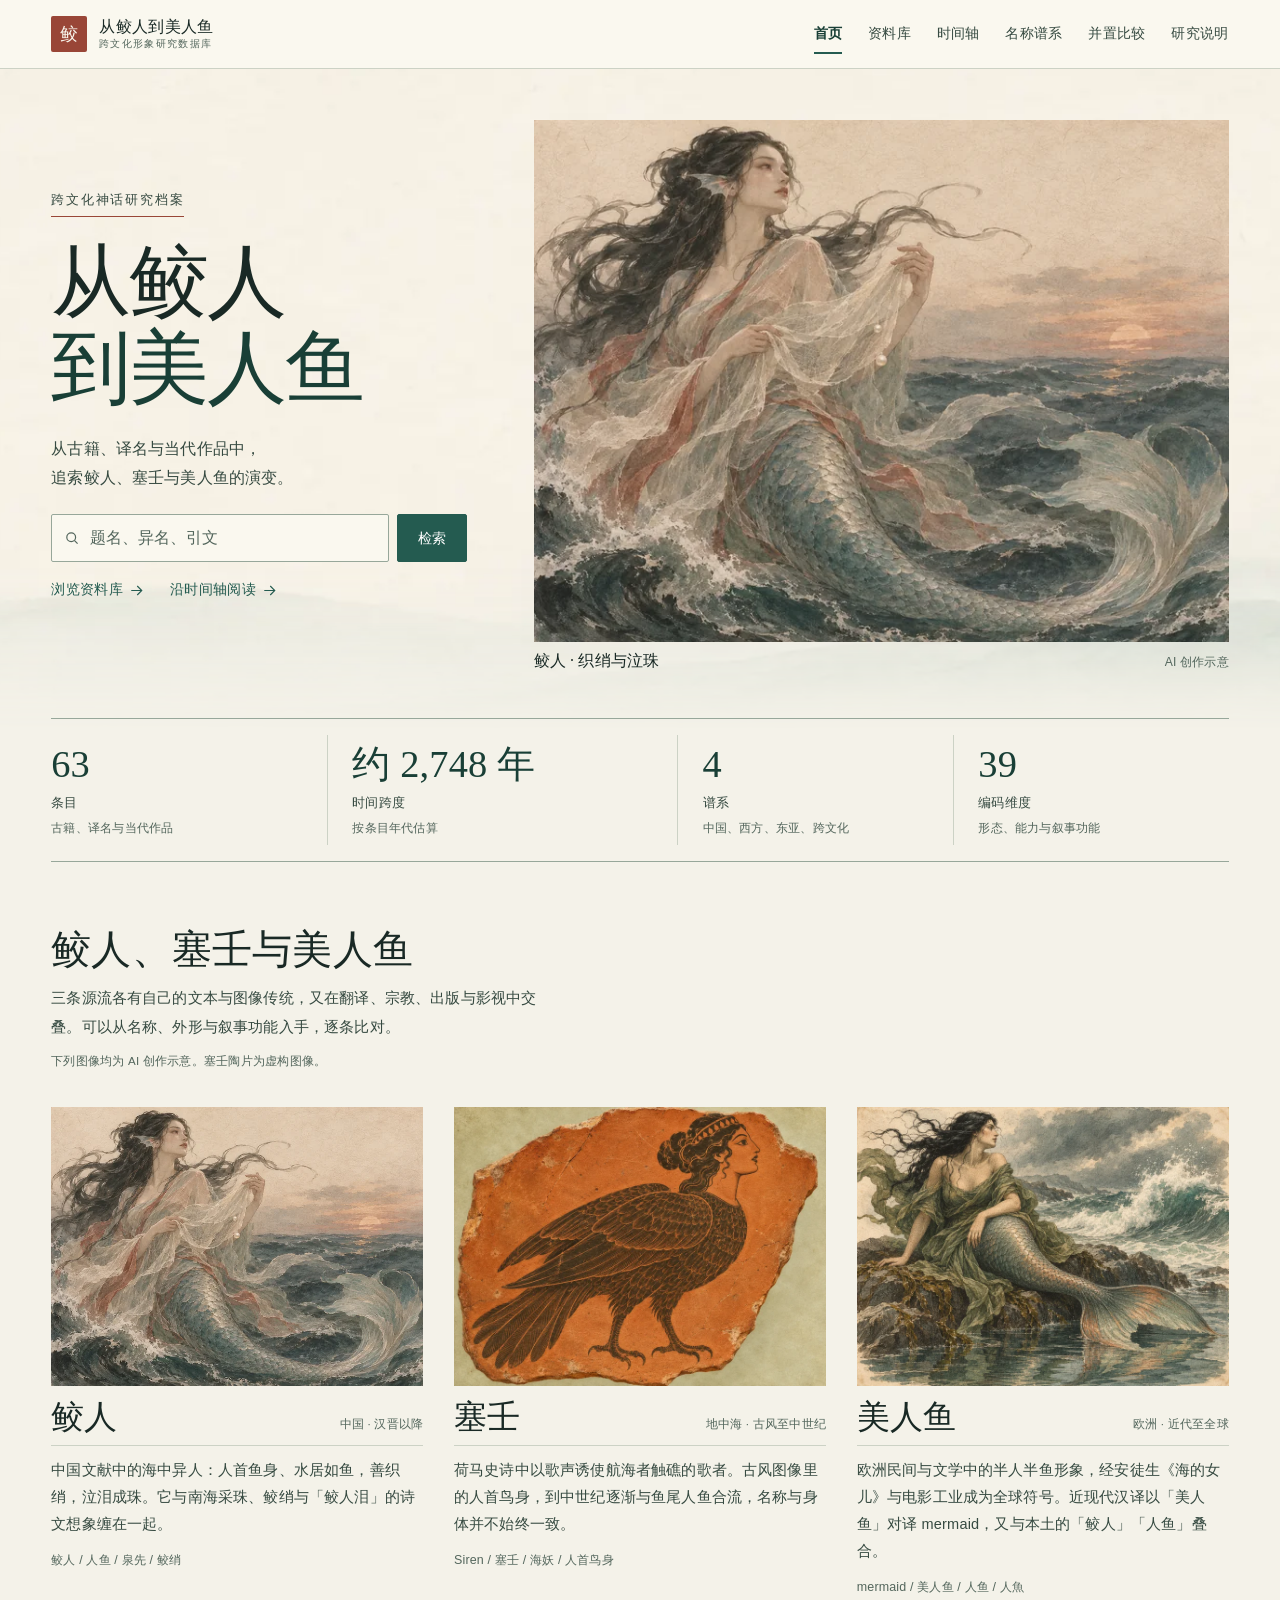
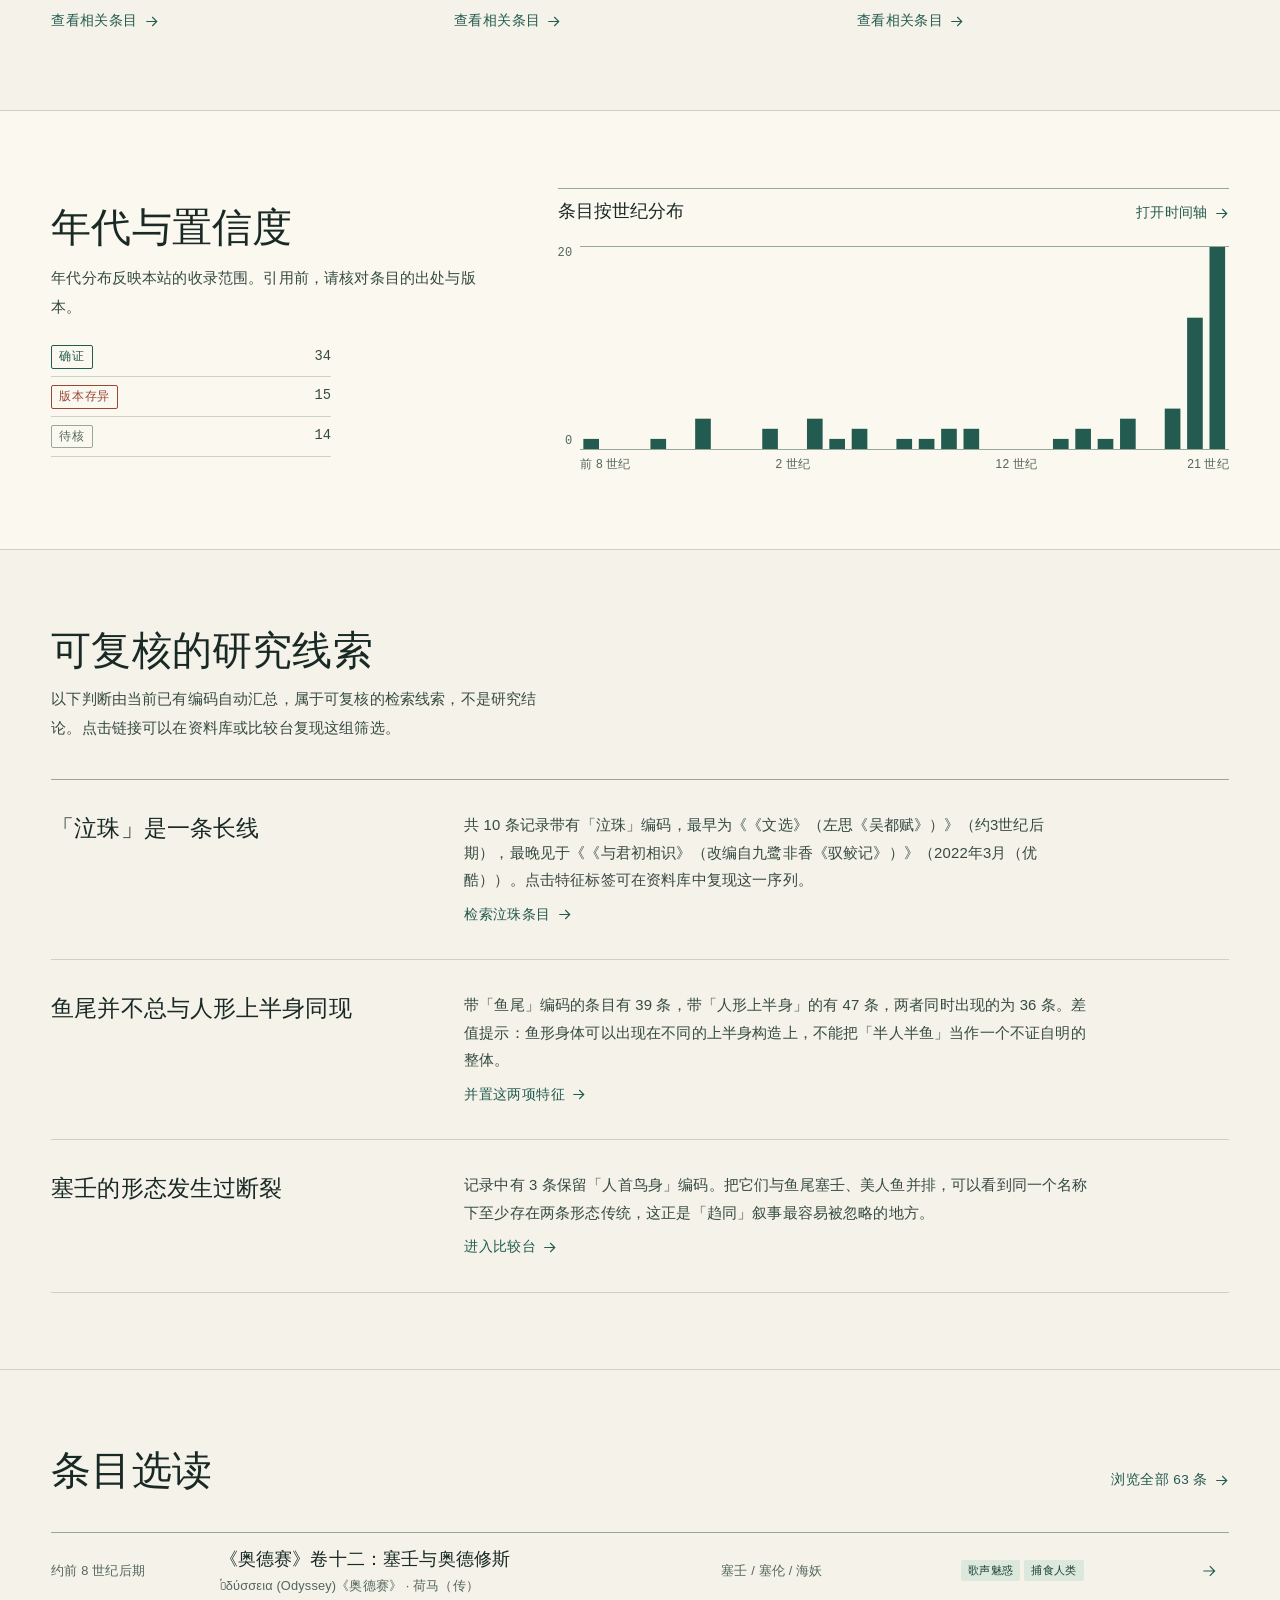
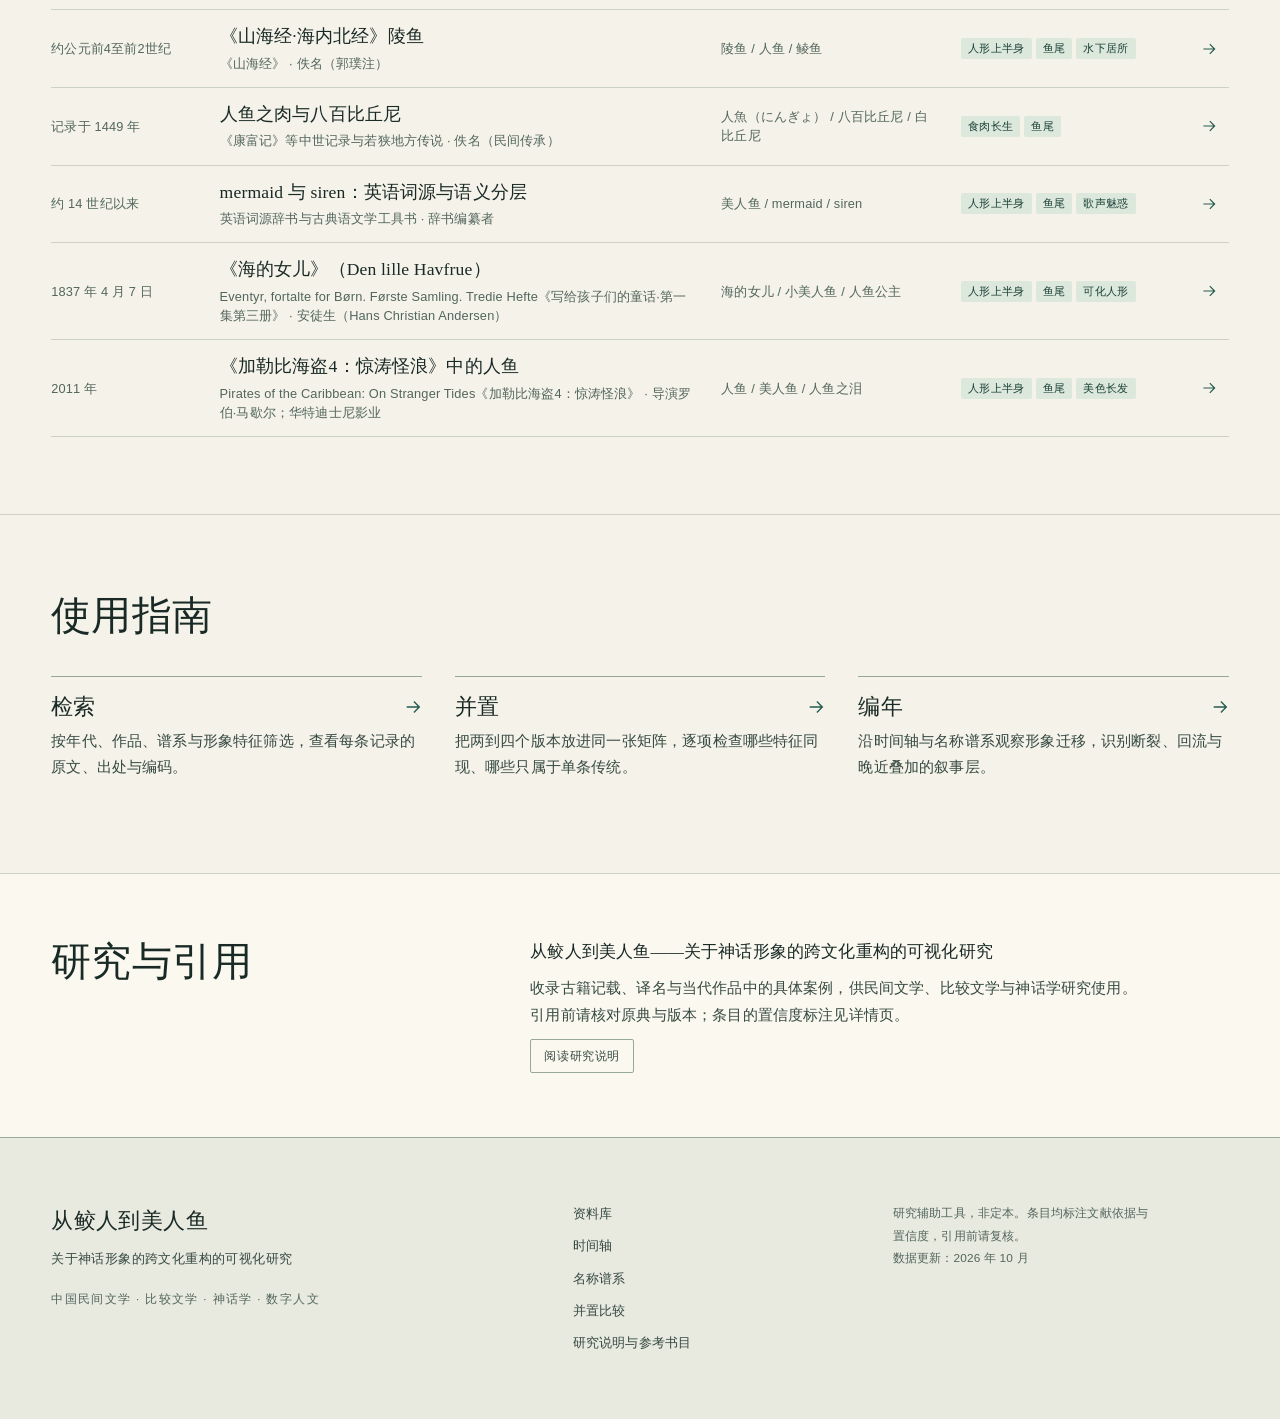
==== commit a7a44ca0: "发布展览式首页与图文编年" ====
--- a/index.html
+++ b/index.html
@@ -4,7 +4,7 @@
   <meta charset="utf-8">
   <meta name="viewport" content="width=device-width, initial-scale=1">
   <meta name="color-scheme" content="light">
-  <meta name="theme-color" content="#eef0e9">
+  <meta name="theme-color" content="#f4f2e9">
   <title>从鲛人到美人鱼 · 跨文化形象研究数据库</title>
   <meta name="description" content="「从鲛人到美人鱼——关于神话形象的跨文化重构的可视化研究」研究数据库：收录中国古籍、译名与当代作品中的鲛人、美人鱼、塞壬案例，支持按年代、作品、形象特征检索、并排比较与时间轴浏览。">
   <link rel="icon" href="data:image/svg+xml,%3Csvg xmlns='http://www.w3.org/2000/svg' viewBox='0 0 32 32'%3E%3Crect width='32' height='32' fill='%231d5c54'/%3E%3Cpath d='M4 21c4-5 8-5 12 0s8 5 12 0M8 26c4-4 8-4 12 0' stroke='%23eef0e9' stroke-width='2' fill='none'/%3E%3Ccircle cx='16' cy='11' r='4' fill='none' stroke='%23eef0e9' stroke-width='2'/%3E%3C/svg%3E">
@@ -41,8 +41,8 @@
         </span>
       </a>
 
-      <button class="nav-toggle" type="button" data-nav-toggle aria-expanded="false" aria-controls="site-nav" aria-label="打开导航">
-        <span class="nav-toggle__icon">打开导航</span>
+      <button class="nav-toggle" type="button" data-nav-toggle aria-expanded="false" aria-controls="site-nav">
+        <span class="nav-toggle__icon" aria-hidden="true"></span>导航
       </button>
 
       <nav class="site-nav" id="site-nav" aria-label="主导航">
--- a/css/base.css
+++ b/css/base.css
@@ -1,24 +1,24 @@
 /* ==========================================================================
    鲛人研究数据库 · 基础层
-   设计方向：海洋志异档案 / 古籍图版；冷调青灰纸、墨色、深青主色、朱砂印色。
+   设计方向：海洋志异展览与档案；浅宣纸、墨色、深青主色、朱砂印色。
    单一浅色主题；圆角统一 2px；不用阴影表达层级。
    ========================================================================== */
 
 :root {
   /* 色板 */
-  --paper: #eef0e9;
-  --paper-2: #e3e7dd;
-  --panel: #f6f7f1;
-  --ink: #16221f;
-  --ink-2: #3a4944;
-  --muted: #66746e;
-  --line: #c7d0c5;
-  --line-2: #9fad9f;
-  --teal: #1d5c54;
-  --teal-deep: #123f3a;
-  --teal-soft: #d7e2da;
-  --seal: #a63a2b;
-  --seal-soft: #ead9d2;
+  --paper: #f4f2e9;
+  --paper-2: #e8e9df;
+  --panel: #faf8ef;
+  --ink: #192925;
+  --ink-2: #364a41;
+  --muted: #53665c;
+  --line: #ccd2c5;
+  --line-2: #97a79a;
+  --teal: #245b50;
+  --teal-deep: #193f36;
+  --teal-soft: #dce8dc;
+  --seal: #994637;
+  --seal-soft: #efddd3;
   --sand: #e9e3d1;
 
   /* 字体 */
@@ -31,7 +31,7 @@
   --nav-h: 68px;
   --wrap: 1320px;
   --gutter: clamp(20px, 4vw, 56px);
-  --section-pad: clamp(56px, 8vw, 104px);
+  --section-pad: clamp(42px, 6vw, 78px);
   --line-w: 1px;
 }
 
@@ -59,18 +59,13 @@
 }
 
 body::before {
-  /* 极淡的纸纹网格，避免大色块发空；不参与交互 */
   content: "";
-  position: fixed;
-  inset: 0;
-  z-index: 0;
+  position: absolute;
+  inset: 0 0 auto;
+  height: clamp(590px, 57vw, 820px);
+  background: url("../assets/sea-paper.webp") center / cover no-repeat;
+  mask-image: linear-gradient(to bottom, #000 78%, transparent);
   pointer-events: none;
-  background-image:
-    linear-gradient(to right, rgba(22, 34, 31, 0.028) 1px, transparent 1px),
-    linear-gradient(to bottom, rgba(22, 34, 31, 0.028) 1px, transparent 1px);
-  background-size: 96px 96px;
-  mask-image: linear-gradient(to bottom, rgba(0, 0, 0, 0.7), transparent 62%);
-  -webkit-mask-image: linear-gradient(to bottom, rgba(0, 0, 0, 0.7), transparent 62%);
 }
 
 .site-header,
@@ -98,12 +93,13 @@
 ::selection { background: var(--teal); color: var(--paper); }
 
 :focus-visible {
-  outline: 2px solid var(--seal);
+  outline: 2px solid var(--teal);
   outline-offset: 3px;
   border-radius: 1px;
 }
 
 main:focus { outline: none; }
+#view { scroll-margin-top: var(--nav-h); }
 
 [hidden] { display: none !important; }
 
@@ -239,13 +235,13 @@
 
 .section--tight { padding-block: clamp(40px, 5vw, 64px); }
 
-.section--page { padding-block: clamp(36px, 5vw, 64px) clamp(64px, 8vw, 112px); border-top: 0; }
+.section--page { padding-block: clamp(28px, 3.4vw, 48px) clamp(52px, 7vw, 94px); border-top: 0; }
 
 .section-head {
   display: flex;
   flex-direction: column;
-  gap: 14px;
-  margin-bottom: clamp(28px, 4vw, 52px);
+  gap: 10px;
+  margin-bottom: clamp(20px, 3vw, 36px);
   max-width: 62rem;
 }
 
@@ -265,10 +261,10 @@
 .page-head {
   display: flex;
   flex-direction: column;
-  gap: 16px;
-  padding-bottom: clamp(28px, 4vw, 44px);
+  gap: 12px;
+  padding-bottom: clamp(18px, 2.4vw, 32px);
   border-bottom: var(--line-w) solid var(--line);
-  margin-bottom: clamp(28px, 4vw, 44px);
+  margin-bottom: clamp(18px, 2.4vw, 32px);
 }
 
 .page-head__row {
@@ -300,9 +296,8 @@
   position: sticky;
   top: 0;
   z-index: 40;
-  background: color-mix(in srgb, var(--paper) 92%, transparent);
+  background: var(--panel);
   border-bottom: var(--line-w) solid var(--line);
-  backdrop-filter: saturate(120%) blur(6px);
 }
 
 .site-header__inner {
@@ -327,8 +322,9 @@
   display: grid;
   place-items: center;
   flex: none;
-  border: 1px solid var(--seal);
-  color: var(--seal);
+  border-radius: var(--radius);
+  background: var(--seal);
+  color: var(--panel);
   font-family: var(--font-serif);
   font-size: 1.15rem;
   line-height: 1;
@@ -364,9 +360,10 @@
   display: inline-flex;
   align-items: center;
   gap: 6px;
-  padding-block: 6px;
-  font-size: 0.82rem;
-  letter-spacing: 0.05em;
+  min-height: 44px;
+  padding-block: 8px;
+  font-size: 0.9rem;
+  letter-spacing: 0.025em;
   color: var(--ink-2);
   white-space: nowrap;
   transition: color 140ms ease;
@@ -377,8 +374,8 @@
   position: absolute;
   left: 0;
   right: 0;
-  bottom: -1px;
-  height: 1px;
+  bottom: 2px;
+  height: 2px;
   background: var(--teal);
   transform: scaleX(0);
   transform-origin: left;
@@ -388,7 +385,7 @@
 .site-nav a:hover { color: var(--teal); }
 .site-nav a:hover::after { transform: scaleX(1); }
 
-.site-nav a.is-active { color: var(--teal); }
+.site-nav a.is-active { color: var(--teal-deep); font-weight: 600; }
 .site-nav a.is-active::after { transform: scaleX(1); }
 
 .nav-count {
@@ -406,23 +403,26 @@
 
 .nav-toggle {
   display: none;
-  width: 40px;
-  height: 40px;
+  min-height: 44px;
+  padding-inline: 10px;
+  gap: 8px;
   align-items: center;
   justify-content: center;
   background: transparent;
   border: 1px solid var(--line-2);
   border-radius: var(--radius);
+  font-size: 0.86rem;
 }
 
 .nav-toggle__icon {
-  font-size: 0;
   width: 16px;
   height: 10px;
   border-top: 1px solid var(--ink);
   border-bottom: 1px solid var(--ink);
   position: relative;
 }
+
+.nav-toggle[aria-expanded="true"] { background: var(--teal-soft); border-color: var(--teal); }
 
 .nav-toggle__icon::before {
   content: "";
@@ -538,8 +538,10 @@
     align-items: stretch;
     gap: 0;
     padding: 8px var(--gutter) 20px;
-    background: var(--paper);
+    background: var(--panel);
     border-bottom: 1px solid var(--line-2);
+    max-height: calc(100dvh - var(--nav-h));
+    overflow-y: auto;
   }
 
   .site-header.nav-open .site-nav { display: flex; }
@@ -552,16 +554,20 @@
   }
 
   .site-nav a::after { display: none; }
-  .site-nav a.is-active { color: var(--teal); }
+  .site-nav a.is-active { text-decoration: underline; text-underline-offset: 5px; }
 
   .nav-toggle { display: inline-flex; }
 
-  .site-footer__inner { grid-template-columns: 1fr; }
+  .site-footer__inner { grid-template-columns: repeat(2, minmax(0, 1fr)); }
+  .site-footer__note { grid-column: 1 / -1; }
 }
 
 @media (max-width: 560px) {
+  :root { --nav-h: 60px; }
   .brand__sub { display: none; }
   .site-header__inner { gap: 12px; }
+  .site-footer__inner { grid-template-columns: 1fr; gap: 18px; }
+  .site-footer__nav { flex-flow: row wrap; gap: 6px 16px; }
 }
 
 /* ---------------------------------------------------------------- 打印 */
--- a/css/components.css
+++ b/css/components.css
@@ -102,9 +102,10 @@
 .chip__count {
   font-family: var(--font-mono);
   font-size: 0.66rem;
-  opacity: 0.7;
-}
-
+  color: var(--muted);
+}
+
+.chip.is-on .chip__count { color: var(--paper); }
 .chip-list { display: flex; flex-wrap: wrap; gap: 7px; }
 
 /* ---------------------------------------------------------------- 标签 */
@@ -245,16 +246,21 @@
   font-size: 0.86rem;
   line-height: 40px;
   color: var(--ink);
-  transition: border-color 140ms ease, box-shadow 140ms ease;
-}
-
-.input::placeholder { color: #7b8882; opacity: 1; }
+  transition: border-color 140ms ease;
+}
+
+.input::placeholder { color: var(--muted); opacity: 1; }
 
 .input:focus,
 .select:focus {
   outline: none;
   border-color: var(--teal);
-  box-shadow: 0 0 0 3px var(--teal-soft);
+}
+
+.input:focus-visible,
+.select:focus-visible {
+  outline: 2px solid var(--teal);
+  outline-offset: 2px;
 }
 
 .select {
@@ -393,6 +399,8 @@
   height: auto;
   overflow: visible;
 }
+
+.figure__image { display: block; width: 100%; height: auto; }
 
 .figure--ink { color: var(--ink); }
 .figure--seal { color: var(--seal); }
--- a/css/pages-home.css
+++ b/css/pages-home.css
@@ -1,461 +1,283 @@
 /* ==========================================================================
-   首页与研究说明页
+   首页
    ========================================================================== */
-
-/* ---------------------------------------------------------------- 开篇 */
-.hero {
-  padding-block: clamp(28px, 5vh, 64px) clamp(40px, 7vh, 80px);
-  min-height: calc(100dvh - var(--nav-h));
-  display: flex;
+.hero { padding-block: clamp(30px, 4vw, 58px) clamp(24px, 3.6vw, 50px); }
+
+.hero__grid {
+  display: grid;
+  grid-template-columns: minmax(0, 0.76fr) minmax(0, 1.24fr);
+  gap: clamp(24px, 4.4vw, 64px);
   align-items: center;
 }
 
-.hero__grid {
-  display: grid;
-  grid-template-columns: minmax(0, 1.05fr) minmax(300px, 0.82fr);
-  gap: clamp(32px, 6vw, 88px);
+.hero__copy {
+  display: flex;
+  flex-direction: column;
+  align-items: flex-start;
+  gap: clamp(14px, 1.7vw, 24px);
+}
+
+.hero__overline {
+  padding-bottom: 6px;
+  border-bottom: 1px solid var(--seal);
+  color: var(--ink-2);
+  font-size: 0.8rem;
+  letter-spacing: 0.14em;
+  line-height: 1.6;
+}
+
+.hero__title {
+  font-size: clamp(2.6rem, 6.25vw, 5.9rem);
+  line-height: 1.08;
+  letter-spacing: -0.025em;
+}
+
+.hero__title-line { display: block; color: var(--teal-deep); }
+.hero__sub {
+  max-width: 26em;
+  font-size: clamp(1rem, 1.25vw, 1.125rem);
+  line-height: 1.85;
+  color: var(--ink-2);
+}
+.hero__cta {
+  display: grid;
+  grid-template-columns: minmax(0, 1fr) auto;
+  width: min(100%, 26rem);
+  gap: 8px;
+}
+
+.hero__cta .input,
+.hero__cta .btn { height: 48px; }
+.hero__cta .input { font-size: 1rem; }
+.hero__cta .btn { padding-inline: clamp(13px, 1.5vw, 22px); }
+.hero__links {
+  display: flex;
+  flex-wrap: wrap;
+  gap: 6px clamp(16px, 2vw, 28px);
+  margin-top: -6px;
+}
+
+.hero__visual { margin: 0; min-width: 0; }
+.hero__art {
+  display: block;
+  width: 100%;
+  height: auto;
+  background: var(--paper-2);
+}
+
+.hero__note {
+  display: flex;
+  flex-wrap: wrap;
+  align-items: baseline;
+  justify-content: space-between;
+  gap: 0 14px;
+  padding-top: 9px;
+  color: var(--muted);
+  font-size: 0.76rem;
+  line-height: 1.7;
+}
+
+.hero__note strong { color: var(--ink); font: 500 1rem var(--font-serif); }
+
+/* ---------------------------------------------------------------- 收录概况 */
+.home-stats {
+  display: grid;
+  grid-template-columns: 1fr 1.27fr 1fr 1fr;
+  margin-block: 0;
+  padding-block: 16px;
+  border-block: 1px solid var(--line-2);
+}
+
+.home-stat {
+  display: grid;
+  align-content: start;
+  gap: 4px;
+  padding: 6px clamp(12px, 1.9vw, 32px);
+  min-width: 0;
+}
+
+.home-stat:first-child { padding-left: 0; }
+.home-stat + .home-stat { border-left: 1px solid var(--line); }
+.home-stat dt { color: var(--ink-2); font-size: 0.82rem; }
+.home-stat dd { margin: 0; }
+.home-stat .caption { text-wrap: balance; }
+
+.home-stat__value {
+  grid-row: 1;
+  color: var(--teal-deep);
+  font-family: var(--font-serif);
+  font-size: clamp(1.55rem, 3vw, 2.5rem);
+  font-variant-numeric: lining-nums tabular-nums;
+  line-height: 1.2;
+}
+
+/* ---------------------------------------------------------------- 三条谱系 */
+.home-lineages.section { border-top: 0; padding-top: clamp(34px, 5vw, 70px); }
+
+.lineage-grid {
+  display: grid;
+  grid-template-columns: repeat(3, minmax(0, 1fr));
+  gap: clamp(14px, 2.4vw, 34px);
+}
+
+.lineage { display: flex; flex-direction: column; align-items: flex-start; gap: 11px; min-width: 0; }
+.lineage__head {
+  display: flex;
+  flex-wrap: wrap;
+  align-items: baseline;
+  justify-content: space-between;
+  gap: 2px 10px;
+  align-self: stretch;
+  padding-bottom: 7px;
+  border-bottom: 1px solid var(--line);
+}
+
+.lineage__term { font-size: clamp(1.5rem, 2.6vw, 2.16rem); }
+.lineage__figure { align-self: stretch; background: var(--paper-2); }
+.lineage__body { font-size: 0.91rem; line-height: 1.85; color: var(--ink-2); }
+.lineage__terms { color: var(--muted); font-size: 0.78rem; }
+.lineage .text-link { margin-top: auto; }
+
+/* ---------------------------------------------------------------- 年代与置信度 */
+.home-data { background: var(--panel); }
+.home-data__grid {
+  display: grid;
+  grid-template-columns: minmax(0, 0.64fr) minmax(0, 1fr);
+  gap: clamp(26px, 6vw, 86px);
   align-items: center;
-  width: min(calc(100% - var(--gutter) * 2), var(--wrap));
-  margin-inline: auto;
-}
-
-.hero__copy {
+}
+
+.home-data__left .section-desc { margin-top: 12px; }
+.home-conf { display: grid; max-width: 280px; margin-top: 16px; }
+.home-conf__item {
+  display: flex;
+  align-items: center;
+  justify-content: space-between;
+  gap: 12px;
+  padding-block: 7px;
+  border-bottom: 1px solid var(--line);
+  color: var(--ink-2);
+  font-size: 0.86rem;
+}
+
+.home-conf__item .badge { font-size: 0.72rem; }
+.home-hist { min-width: 0; padding-top: 12px; border-top: 1px solid var(--line-2); }
+.home-hist__head {
+  display: flex;
+  flex-wrap: wrap;
+  justify-content: space-between;
+  align-items: baseline;
+  gap: 4px 14px;
+  margin-bottom: 20px;
+}
+
+.home-hist__head h3 { font-size: 1.12rem; }
+.hist {
+  display: grid;
+  grid-template-columns: auto minmax(0, 1fr);
+  gap: 7px 8px;
+  color: var(--muted);
+  font-size: 0.75rem;
+  line-height: 1.3;
+}
+
+.hist__scale {
   display: flex;
   flex-direction: column;
-  gap: clamp(16px, 2.4vh, 28px);
-  max-width: 46rem;
-}
-
-.hero__title {
-  font-size: clamp(3rem, 7.4vw, 6.4rem);
-  line-height: 1.02;
-  letter-spacing: -0.015em;
-}
-
-.hero__title-line {
-  display: block;
-  margin-left: clamp(0px, 5vw, 88px);
-}
-
-.hero__sub {
-  font-size: clamp(0.98rem, 1.2vw, 1.1rem);
-  line-height: 1.95;
-  color: var(--ink-2);
-  max-width: 34em;
-}
-
-.hero__cta { margin-top: clamp(2px, 1vh, 10px); }
-
-.hero__visual {
-  display: flex;
-  flex-direction: column;
-  gap: 14px;
-  min-width: 0;
-}
-
-.hero-plate {
-  position: relative;
-  border: 1px solid var(--line-2);
-  background: linear-gradient(175deg, var(--panel) 0%, var(--paper-2) 100%);
-  padding: clamp(16px, 2vw, 26px) clamp(16px, 2vw, 26px) 0;
-  min-height: clamp(360px, 50vh, 540px);
-  display: flex;
-  flex-direction: column;
-  overflow: hidden;
-}
-
-.hero-plate::before {
-  content: "";
-  position: absolute;
-  inset: 7px;
-  border: 1px solid var(--line);
-  pointer-events: none;
-}
-
-.hero-plate__meta {
-  position: relative;
-  z-index: 1;
-  display: flex;
-  justify-content: space-between;
-  gap: 12px;
-  padding-bottom: 10px;
+  justify-content: space-between;
+  text-align: right;
+  font-family: var(--font-mono);
+}
+
+.hist__plot {
+  width: 100%;
+  height: clamp(124px, 17vw, 204px);
+  border-block: 1px solid var(--line-2);
+  fill: var(--teal);
+}
+
+.hist__plot rect:hover { fill: var(--teal-deep); }
+.hist__axis { grid-column: 2; position: relative; min-height: 1.3em; }
+.hist__axis span { position: absolute; left: var(--tick-position); transform: translateX(-50%); white-space: nowrap; }
+.hist__axis span:first-child:not(:only-child) { left: 0; transform: none; }
+.hist__axis span:last-child:not(:only-child) { left: auto; right: 0; transform: none; }
+
+/* ---------------------------------------------------------------- 研究线索 */
+.obs-list { list-style: none; border-top: 1px solid var(--line-2); }
+.obs {
+  display: grid;
+  grid-template-columns: minmax(0, 0.65fr) minmax(0, 1.35fr);
+  align-items: start;
+  gap: 8px clamp(18px, 3.5vw, 50px);
+  padding-block: clamp(17px, 2.6vw, 32px);
   border-bottom: 1px solid var(--line);
-  font-size: 0.68rem;
-  letter-spacing: 0.12em;
-  color: var(--muted);
-}
-
-.hero-plate__figure {
-  position: relative;
-  z-index: 1;
-  flex: 1;
-  display: grid;
-  place-items: center;
-  padding: clamp(10px, 2vh, 22px) 0;
-  color: var(--teal);
-}
-
-.hero-plate__figure .figure {
-  width: min(66%, 260px);
-  max-height: 100%;
-}
-
-.hero-plate__caption {
-  position: relative;
-  z-index: 1;
-  display: flex;
-  align-items: center;
-  gap: 10px;
-  border-top: 1px solid var(--line);
-  padding-block: 12px;
-  font-size: 0.74rem;
-  letter-spacing: 0.08em;
-  color: var(--ink-2);
-}
-
-.hero-plate__vertical {
-  position: absolute;
-  z-index: 2;
-  right: 14px;
-  top: 72px;
-  writing-mode: vertical-rl;
-  letter-spacing: 0.34em;
-  font-size: 0.66rem;
-  color: var(--seal);
-  padding-left: 8px;
-  border-left: 1px solid var(--seal-soft);
-}
-
-.hero-plate__wave {
-  position: absolute;
-  left: 0;
-  right: 0;
-  bottom: 0;
-  height: 76px;
-  color: var(--line-2);
-  opacity: 0.45;
-  pointer-events: none;
-}
-
-.hero-plate__wave .figure svg { height: 76px; }
-
-.hero__note {
-  display: flex;
-  gap: 10px;
-  align-items: baseline;
-  font-size: 0.7rem;
-  line-height: 1.8;
-  color: var(--muted);
-  max-width: 40ch;
-}
-
-.hero__note .mono { color: var(--teal); flex: none; font-size: 0.66rem; letter-spacing: 0.08em; }
-
-/* ---------------------------------------------------------------- 三条谱系 */
-.lineage-grid {
-  display: grid;
-  grid-template-columns: repeat(3, minmax(0, 1fr));
-  border-top: 1px solid var(--line-2);
-}
-
-.lineage {
-  display: flex;
-  flex-direction: column;
-  gap: 16px;
-  padding: clamp(22px, 2.6vw, 36px) clamp(20px, 2.6vw, 36px) 12px;
-  border-right: 1px solid var(--line);
-  min-width: 0;
-}
-
-.lineage:first-child { padding-left: 0; }
-.lineage:last-child { border-right: 0; padding-right: 0; }
-.lineage--offset { background: var(--panel); padding-top: clamp(30px, 3.4vw, 46px); }
-
-.lineage__head {
-  display: flex;
-  align-items: baseline;
-  justify-content: space-between;
-  gap: 12px;
-  padding-bottom: 12px;
-  border-bottom: 1px solid var(--line);
-}
-
-.lineage__term {
-  font-size: clamp(1.8rem, 3vw, 2.4rem);
-  line-height: 1.1;
-  letter-spacing: 0.02em;
-}
-
-.lineage__figure {
-  height: clamp(150px, 19vw, 230px);
-  display: grid;
-  place-items: center;
-  color: var(--teal);
-}
-
-.lineage__figure .figure {
-  width: min(64%, 190px);
-  max-height: 100%;
-}
-
-.lineage:nth-child(2) .lineage__figure { color: var(--ink); }
-
-.lineage__body {
-  font-size: 0.88rem;
-  line-height: 1.95;
-  color: var(--ink-2);
-}
-
-.lineage__terms { display: flex; flex-wrap: wrap; gap: 6px; }
-
-.lineage .text-link { margin-top: auto; padding-top: 4px; }
-
-/* ---------------------------------------------------------------- 数据 */
-.home-data__grid {
-  display: grid;
-  grid-template-columns: minmax(0, 1fr) minmax(0, 1fr);
-  gap: clamp(32px, 6vw, 88px);
-  align-items: start;
-}
-
-.home-stats {
-  grid-template-columns: repeat(2, minmax(0, 1fr));
-  gap: clamp(22px, 3vw, 40px) clamp(16px, 2.4vw, 32px);
-  margin-top: clamp(24px, 3.4vw, 40px);
-  padding-top: clamp(20px, 2.4vw, 28px);
-  border-top: 1px solid var(--line);
-}
-
-.home-conf {
-  display: flex;
-  flex-wrap: wrap;
-  align-items: center;
-  gap: 12px 20px;
-  margin-top: clamp(20px, 3vw, 32px);
-  padding-top: 14px;
-  border-top: 1px solid var(--line);
-}
-
-.home-conf__item {
-  display: inline-flex;
-  align-items: center;
-  gap: 7px;
-  font-size: 0.76rem;
-  color: var(--muted);
-}
-
-.home-hist {
-  border-top: 1px solid var(--line-2);
-  padding-top: 16px;
-  min-width: 0;
-}
-
-.home-hist__head {
-  display: flex;
-  align-items: center;
-  justify-content: space-between;
-  gap: 16px;
-  margin-bottom: 16px;
-}
-
-.hist { width: 100%; height: auto; overflow: visible; }
-
-.hist-label {
-  font-family: var(--font-mono);
-  font-size: 9px;
-  fill: var(--muted);
-  letter-spacing: 0.02em;
-}
-
-.home-hist__foot {
-  margin-top: 10px;
-  font-size: 0.72rem;
-  color: var(--muted);
-}
-
-/* ---------------------------------------------------------------- 观察 */
-.obs-list { list-style: none; border-top: 1px solid var(--line-2); }
-
-.obs {
-  display: grid;
-  grid-template-columns: 54px minmax(0, 1fr);
-  gap: clamp(12px, 2vw, 28px);
-  padding: clamp(22px, 3vw, 34px) 0;
-  border-bottom: 1px solid var(--line);
-}
-
-.obs__idx {
-  font-size: 0.76rem;
-  letter-spacing: 0.06em;
-  color: var(--seal);
-  padding-top: 6px;
-}
-
-.obs__title {
-  font-family: var(--font-serif);
-  font-size: clamp(1.1rem, 1.9vw, 1.4rem);
-  line-height: 1.4;
-  margin-bottom: 8px;
-}
-
-.obs__text {
-  font-size: 0.9rem;
-  line-height: 1.95;
-  color: var(--ink-2);
-  max-width: 68ch;
-  margin-bottom: 12px;
-}
-
-/* ---------------------------------------------------------------- 精选条目 */
+}
+
+.obs__title { font-size: clamp(1.13rem, 1.9vw, 1.45rem); line-height: 1.4; }
+.obs__text { max-width: 42em; color: var(--ink-2); font-size: 0.93rem; line-height: 1.85; }
+.obs .text-link { grid-column: 2; justify-self: start; }
+
+/* ---------------------------------------------------------------- 条目选读 */
 .section-head--row {
   flex-direction: row;
-  align-items: flex-end;
+  align-items: baseline;
   justify-content: space-between;
   flex-wrap: wrap;
   max-width: none;
 }
 
-.section-head--row .section-title { margin-top: 6px; }
-
-.home-entries {
-  list-style: none;
-  border-top: 1px solid var(--ink);
-}
-
-.home-entry {
-  border-bottom: 1px solid var(--line);
-}
-
+.home-entries { list-style: none; border-top: 1px solid var(--line-2); }
+.home-entry { border-bottom: 1px solid var(--line); }
 .home-entry__link {
   display: grid;
-  grid-template-columns: 38px 148px minmax(0, 1.5fr) minmax(0, 0.95fr) minmax(0, 0.9fr) 22px;
-  gap: clamp(10px, 1.6vw, 22px);
+  grid-template-columns: minmax(94px, 0.6fr) minmax(0, 2fr) minmax(0, 0.9fr) minmax(0, 0.9fr) 20px;
+  gap: 6px clamp(10px, 2vw, 26px);
   align-items: center;
-  padding: 17px 6px 17px 0;
-  transition: background-color 150ms ease, padding-left 150ms ease;
-}
-
-.home-entry__link:hover { background: var(--panel); padding-left: 10px; }
-
-.home-entry__idx { font-size: 0.72rem; color: var(--seal); letter-spacing: 0.04em; }
-
-.home-entry__era {
-  font-size: 0.75rem;
-  color: var(--muted);
-  letter-spacing: 0.03em;
-  line-height: 1.5;
-}
-
+  padding: 14px 8px 14px 0;
+  transition: background-color 150ms ease;
+}
+
+.home-entry__link:hover,
+.home-entry__link:focus-visible { background: var(--panel); }
+.home-entry__era,
+.home-entry__work,
+.home-entry__names { color: var(--muted); font-size: 0.8rem; line-height: 1.5; }
 .home-entry__main { min-width: 0; }
-
-.home-entry__title {
-  display: block;
-  font-family: var(--font-serif);
-  font-size: 1.02rem;
-  line-height: 1.45;
-}
-
-.home-entry__work {
-  display: block;
-  margin-top: 2px;
-  font-size: 0.72rem;
-  color: var(--muted);
-  overflow: hidden;
-  text-overflow: ellipsis;
-  white-space: nowrap;
-}
-
-.home-entry__names,
-.home-entry__traits {
-  display: flex;
-  flex-wrap: wrap;
-  gap: 4px;
-  min-width: 0;
-}
-
-.home-entry__names .tag,
-.home-entry__traits .tag { font-size: 0.66rem; padding: 0 5px; }
-
+.home-entry__title { display: block; font-family: var(--font-serif); font-size: 1.1rem; line-height: 1.45; }
+.home-entry__link:hover .home-entry__title { color: var(--teal); }
+.home-entry__work { display: block; margin-top: 4px; }
+.home-entry__traits { display: flex; flex-wrap: wrap; gap: 4px; }
 .home-entry__arrow { color: var(--teal); }
 .home-entry__arrow svg { width: 16px; height: 16px; transition: transform 150ms ease; }
 .home-entry__link:hover .home-entry__arrow svg { transform: translateX(4px); }
 
-/* ---------------------------------------------------------------- 使用路径 */
-.path-grid {
-  display: grid;
-  grid-template-columns: repeat(3, minmax(0, 1fr));
+/* ---------------------------------------------------------------- 使用与引用 */
+.path-grid { display: grid; grid-template-columns: repeat(3, minmax(0, 1fr)); gap: clamp(16px, 2.6vw, 36px); }
+.path {
+  display: grid;
+  grid-template-columns: minmax(0, 1fr) auto;
+  align-content: start;
+  gap: 8px 12px;
+  padding-block: 16px;
   border-top: 1px solid var(--line-2);
 }
 
-.path {
-  display: flex;
-  flex-direction: column;
-  gap: 12px;
-  min-height: 230px;
-  padding: clamp(20px, 3vw, 34px) clamp(16px, 2.4vw, 30px);
-  border-right: 1px solid var(--line);
-  transition: background-color 150ms ease;
-}
-
-.path:first-child { padding-left: 0; }
-.path:last-child { border-right: 0; padding-right: 0; }
-.path:hover { background: var(--panel); }
-
-.path__label { font-size: clamp(1.8rem, 3vw, 2.5rem); line-height: 1.2; }
-.path__text { font-size: 0.86rem; line-height: 1.9; color: var(--ink-2); max-width: 30ch; }
-.path__arrow { margin-top: auto; color: var(--teal); }
-.path__arrow svg { width: 20px; height: 20px; transition: transform 150ms ease; }
-.path:hover .path__arrow svg { transform: translateX(5px); }
-
-/* ---------------------------------------------------------------- 结语 */
-.home-closing {
-  background: var(--paper-2);
-  border-top: 1px solid var(--line-2);
-}
-
+.path__label { font-size: 1.35rem; line-height: 1.3; }
+.path__text { grid-column: 1 / -1; color: var(--ink-2); font-size: 0.91rem; line-height: 1.75; }
+.path__arrow { grid-area: 1 / 2; align-self: center; color: var(--teal); }
+.path__arrow svg { width: 18px; height: 18px; }
+.path:hover .path__label { color: var(--teal); text-decoration: underline; text-underline-offset: 4px; }
+.home-closing { background: var(--panel); }
 .home-closing__inner {
   display: grid;
-  grid-template-columns: minmax(0, 1.05fr) minmax(0, 1fr);
-  gap: clamp(32px, 6vw, 88px);
+  grid-template-columns: minmax(0, 0.6fr) minmax(0, 1fr);
+  gap: clamp(16px, 5vw, 60px);
   align-items: start;
 }
 
-.home-closing__quote {
-  font-size: clamp(1.7rem, 3.2vw, 2.7rem);
-  line-height: 1.5;
-  color: var(--teal-deep);
-  letter-spacing: 0.01em;
-}
-
-.home-closing__side {
-  display: flex;
-  flex-direction: column;
-  align-items: flex-start;
-  gap: 10px;
-}
-
-.home-closing__title {
-  font-family: var(--font-serif);
-  font-size: 1rem;
-  line-height: 1.75;
-}
-
-.home-closing__text {
-  font-size: 0.82rem;
-  line-height: 1.95;
-  color: var(--ink-2);
-  max-width: 46ch;
-  margin-bottom: 6px;
-}
-
-/* ---------------------------------------------------------------- 入场 */
-.reveal {
-  opacity: 0;
-  transform: translateY(14px);
-  transition: opacity 560ms ease, transform 560ms ease;
-}
-
-.reveal.is-in { opacity: 1; transform: none; }
+.home-closing__side { display: flex; flex-direction: column; align-items: flex-start; gap: 10px; }
+.home-closing__title { font-family: var(--font-serif); font-size: 1.04rem; line-height: 1.65; }
+.home-closing__text { max-width: 42em; color: var(--ink-2); font-size: 0.91rem; line-height: 1.85; }
 
 /* ==========================================================================
    研究说明页
@@ -649,56 +471,53 @@
 }
 
 /* ---------------------------------------------------------------- 响应式 */
-@media (max-width: 1080px) {
-  .hero__grid { grid-template-columns: minmax(0, 1fr) minmax(280px, 0.75fr); gap: 36px; }
-  .hero-plate { min-height: clamp(320px, 44vh, 460px); }
-  .home-data__grid { grid-template-columns: 1fr; gap: 40px; }
-  .home-data__right { max-width: 720px; }
-  .home-entry__link { grid-template-columns: 32px 130px minmax(0, 1.6fr) minmax(0, 0.9fr) 20px; }
+@media (max-width: 1000px) {
+  .home-entry__link { grid-template-columns: 110px minmax(0, 1.5fr) minmax(0, 0.7fr) 20px; }
   .home-entry__traits { display: none; }
 }
 
 @media (max-width: 900px) {
-  .hero { min-height: 0; padding-bottom: clamp(40px, 8vw, 64px); }
-  .hero__grid { grid-template-columns: 1fr; gap: 32px; }
-  .hero__visual { width: min(100%, 460px); }
-  .hero-plate { min-height: 340px; }
-  .hero__title-line { margin-left: 0; }
-  .lineage-grid { grid-template-columns: 1fr; border-top: 1px solid var(--line-2); }
-  .lineage { border-right: 0; border-bottom: 1px solid var(--line); padding: 24px 0; }
-  .lineage:first-child { padding-left: 0; }
-  .lineage:last-child { border-bottom: 0; }
-  .lineage--offset { background: transparent; padding-top: 24px; }
-  .lineage__figure { height: 200px; }
-  .lineage__figure .figure { width: 150px; }
-  .path-grid { grid-template-columns: 1fr; }
-  .path { border-right: 0; border-bottom: 1px solid var(--line); min-height: 0; padding: 24px 0; }
-  .path:last-child { border-bottom: 0; }
-  .home-closing__inner { grid-template-columns: 1fr; }
-  .home-entry__link { grid-template-columns: 28px minmax(0, 1fr) 20px; gap: 12px; }
-  .home-entry__era,
-  .home-entry__names { display: none; }
   .about-grid { grid-template-columns: 1fr; }
   .about-nav {
     position: static;
     flex-direction: row;
     flex-wrap: wrap;
     border-left: 0;
-    border-top: 1px solid var(--line);
-    border-bottom: 1px solid var(--line);
+    border-block: 1px solid var(--line);
     padding: 10px 0;
     gap: 4px 14px;
   }
 }
 
-@media (max-width: 640px) {
-  .hero__title { font-size: clamp(2.7rem, 13vw, 4rem); }
-  .hero-plate__vertical { display: none; }
-  .home-stats { grid-template-columns: 1fr 1fr; }
-  .obs { grid-template-columns: 34px minmax(0, 1fr); }
+@media (max-width: 680px) {
+  .hero__grid,
+  .home-data__grid,
+  .lineage-grid,
+  .obs,
+  .path-grid,
+  .home-closing__inner { grid-template-columns: minmax(0, 1fr); }
+
+  .hero__grid { gap: 24px; }
+  .hero__title { font-size: clamp(2.75rem, 13vw, 4rem); }
+
+  .home-stats { grid-template-columns: 1fr 1.2fr; padding-block: 0; }
+  .home-stat { padding-block: 12px; }
+  .home-stat:nth-child(odd) { padding-left: 0; border-left: 0; }
+  .home-stat:nth-child(n+3) { border-top: 1px solid var(--line); }
+
+  .lineage-grid { gap: 28px; }
+
+  .obs .text-link { grid-column: 1; }
+  .home-conf { max-width: none; }
+
+  .home-entry__link { grid-template-columns: minmax(0, 1fr) 18px; }
+  .home-entry__era { grid-column: 1; }
+  .home-entry__arrow { grid-area: 1 / 2 / 3; justify-self: end; }
+  .home-entry__names { display: none; }
+
+  .path-grid { gap: 0; }
   .about-stats { grid-template-columns: 1fr 1fr; }
   .codebook dl { grid-template-columns: 1fr; gap: 2px 0; }
   .codebook dd { margin-bottom: 6px; }
   .about-q { grid-template-columns: 1fr; gap: 4px; }
-  .home-closing__quote { font-size: 1.55rem; }
-}
+}
--- a/css/pages-db.css
+++ b/css/pages-db.css
@@ -695,6 +695,10 @@
 }
 
 .entry-plate .figure { width: min(238px, 100%); }
+
+.entry-plate--illustrated { padding: 0; }
+.entry-plate--illustrated .figure { width: 100%; }
+.entry-plate--illustrated .entry-plate__cap { padding: 0 12px 10px; }
 
 .entry-plate__cap { width: 100%; margin-top: 8px; }
 
@@ -1586,3 +1590,124 @@
     print-color-adjust: exact;
   }
 }
+
+/* ==========================================================================
+   资料库改版（2026-10）：顶部一横条检索 + 全宽横向筛选带
+   ========================================================================== */
+.db-page { padding-top: clamp(18px, 2.4vw, 30px); }
+.db-title { margin-bottom: 12px; font-size: clamp(1.55rem, 2.5vw, 2.2rem); }
+
+.db-tools {
+  padding-inline: clamp(12px, 1.8vw, 24px);
+  border: 1px solid var(--line);
+  border-radius: var(--radius);
+  background: var(--panel);
+}
+
+.db-searchrow {
+  display: flex;
+  flex-wrap: wrap;
+  align-items: center;
+  gap: 12px;
+  padding-block: 12px;
+  border-bottom: 1px solid var(--line);
+}
+
+.db-search { flex: 1 1 380px; min-width: 0; }
+.db-search .input { height: 48px; font-size: 1rem; line-height: 48px; background: var(--paper); }
+.db-search svg { width: 18px; height: 18px; }
+
+.db-searchrow__actions { display: flex; flex-wrap: wrap; align-items: center; gap: 10px; }
+.db-sort-label { font-size: 0.8rem; color: var(--ink-2); }
+.db-searchrow .db-sort { width: auto; min-width: 128px; }
+
+.db-filter-grid {
+  display: grid;
+  grid-template-columns: repeat(2, minmax(0, 1fr));
+  column-gap: clamp(16px, 3vw, 46px);
+}
+
+.db-filter-row {
+  display: grid;
+  grid-template-columns: 38px minmax(0, 1fr);
+  gap: 6px 10px;
+  align-items: start;
+  padding-block: 8px;
+  border-bottom: 1px solid var(--line);
+}
+
+.db-filter-row--wide { grid-column: 1 / -1; }
+.db-filter-row__label {
+  font-size: 0.78rem;
+  color: var(--ink-2);
+  line-height: 1.6;
+  padding-top: 6px;
+  white-space: nowrap;
+}
+
+.db-filter-row__chips { display: flex; flex-wrap: wrap; gap: 6px; min-width: 0; }
+.db-filter-row__chips .chip { min-height: 29px; padding: 3px 8px; font-size: 0.8rem; border-color: var(--line); }
+.db-filter-row__chips .chip:hover,
+.db-filter-row__chips .chip.is-on { border-color: var(--teal); }
+.db-filter-row__chips .chip__count { font-size: 0.62rem; }
+
+.db-code-filters summary {
+  min-height: 44px;
+  padding-block: 10px;
+  color: var(--teal-deep);
+  font-size: 0.87rem;
+  cursor: pointer;
+}
+
+.db-code-filters summary:hover { text-decoration: underline; text-underline-offset: 4px; }
+.db-code-filters__active { margin-inline-start: 12px; color: var(--muted); font-size: 0.76rem; }
+.db-code-filters > .db-filter-row:first-of-type { border-top: 1px solid var(--line); }
+.db-code-filters > .db-filter-row:last-child { border-bottom: 0; }
+
+.db-results { min-width: 0; }
+.db-resultbar {
+  display: flex;
+  flex-wrap: wrap;
+  align-items: center;
+  justify-content: space-between;
+  gap: 10px 20px;
+  padding-block: 14px 12px;
+}
+
+.db-resultbar .count { margin: 0; font-size: 0.9rem; color: var(--ink-2); }
+.db-resultbar__actions { display: flex; flex-wrap: wrap; align-items: center; gap: 14px; }
+.db-resultbar__hint { font-size: 0.76rem; color: var(--muted); }
+
+.db-list { border-top-color: var(--line-2); }
+.db-row__title { font-size: clamp(1.07rem, 1.6vw, 1.25rem); }
+.db-row__title:focus-visible { color: var(--teal-deep); text-decoration: underline; }
+.db-row__no { color: var(--muted); }
+
+@media (max-width: 959px) {
+  .db-filter-grid { grid-template-columns: minmax(0, 1fr); }
+}
+
+@media (max-width: 760px) {
+  .db-search { flex-basis: 100%; }
+  .db-searchrow__actions { width: 100%; gap: 8px; }
+  .db-export { margin-left: auto; }
+  .db-filter-row { grid-template-columns: 34px minmax(0, 1fr); gap: 4px 8px; padding-block: 5px; }
+  .db-filter-row__label { padding-top: 10px; }
+  .db-filter-row__chips {
+    flex-wrap: nowrap;
+    overflow-x: auto;
+    overscroll-behavior-inline: contain;
+    padding: 3px 3px 4px;
+    scrollbar-width: thin;
+  }
+
+  .db-filter-row__chips .chip { flex: none; min-height: 34px; }
+  .db-resultbar { align-items: flex-start; }
+  .db-resultbar__hint { display: none; }
+}
+
+@media (max-width: 360px) {
+  .db-searchrow__actions { display: grid; grid-template-columns: auto minmax(0, 1fr) auto; gap: 6px; }
+  .db-searchrow .db-sort { min-width: 0; width: 100%; }
+  .db-searchrow .db-export { padding-inline: 7px; }
+}
--- a/css/pages-viz.css
+++ b/css/pages-viz.css
@@ -12,16 +12,45 @@
 
 /* ---------------------------------------------------------------- 页头 */
 .tl-head__main { max-width: 62rem; }
-
-.tl-head__meta {
-  text-align: right;
-  white-space: nowrap;
+.tl-head__main .lede,
+.term-head__main .lede { margin-top: 10px; line-height: 1.8; }
+
+.tl-head { margin-bottom: 0; padding-bottom: clamp(16px, 2vw, 24px); }
+.tl-head__actions {
+  display: flex;
+  flex-direction: column;
+  align-items: flex-end;
+  gap: 9px;
+}
+
+.tl-topicbar {
+  display: flex;
+  flex-wrap: wrap;
+  align-items: center;
+  justify-content: space-between;
+  gap: 8px 18px;
+  padding-block: 11px;
+  border-bottom: 1px solid var(--line);
+}
+
+.tl-topicbar__choices {
+  display: flex;
+  flex-wrap: wrap;
+  align-items: center;
+  gap: 7px;
+}
+
+.tl-topicbar__label { margin-inline-end: 5px; }
+.tl-topic { min-height: 36px; font-size: 0.86rem; }
+.tl-topic[aria-pressed="true"] {
+  color: var(--teal-deep);
+  background: var(--teal-soft);
+  border-color: var(--teal);
 }
 
 /* ---------------------------------------------------------------- 控制区 */
 .tl-controls {
-  border-top: 1px solid var(--line-2);
-  border-bottom: 1px solid var(--line-2);
+  border-bottom: 1px solid var(--line);
 }
 
 .tl-controls__row {
@@ -29,7 +58,7 @@
   flex-wrap: wrap;
   align-items: center;
   gap: 10px 18px;
-  padding-block: 12px;
+  padding-block: 9px;
   border-bottom: 1px solid var(--line);
 }
 
@@ -39,6 +68,7 @@
   min-width: 72px;
   flex: none;
   color: var(--ink-2);
+  font-size: 0.8rem;
 }
 
 .tl-scale-note {
@@ -109,15 +139,7 @@
 
 .tl-reset { margin-left: auto; }
 
-/* 结果计数与视图切换 */
-.tl-toolbar {
-  border-top: 1px solid var(--line);
-  border-bottom: 0;
-  padding-block: 12px;
-}
-
-.tl-view-label { white-space: nowrap; }
-
+/* 结果计数 */
 .tl-count__sep {
   margin-inline: 0.45em;
   color: var(--line-2);
@@ -160,6 +182,129 @@
 }
 
 .tl-empty { margin-top: 8px; }
+
+/* ---------------------------------------------------------------- 图文编年 */
+.tl-story { --tl-date-width: clamp(96px, 12vw, 162px); }
+
+.tl-chapter-index {
+  display: grid;
+  grid-template-columns: repeat(4, minmax(0, 1fr));
+  border-block: 1px solid var(--line);
+  background: color-mix(in srgb, var(--panel) 72%, transparent);
+}
+
+.tl-chapter-link {
+  display: grid;
+  gap: 3px;
+  padding: clamp(10px, 1.5vw, 18px);
+  border: 0;
+  border-inline-start: 1px solid var(--line);
+  background: transparent;
+  text-align: left;
+}
+
+.tl-chapter-link:first-child { border-inline-start: 0; }
+.tl-chapter-link:hover:not(:disabled) { background: var(--teal-soft); }
+.tl-chapter-link:disabled { color: var(--muted); cursor: default; }
+.tl-chapter-link__date,
+.tl-chapter-link__count { color: var(--muted); font-size: 0.77rem; line-height: 1.5; }
+.tl-chapter-link__title { font-family: var(--font-serif); font-size: clamp(1rem, 1.6vw, 1.24rem); line-height: 1.4; }
+
+.tl-chapter {
+  max-width: 1150px;
+  margin-inline: auto;
+  padding-top: clamp(42px, 6vw, 76px);
+}
+
+.tl-chapter:first-of-type { padding-top: clamp(28px, 4vw, 54px); }
+
+.tl-chapter__head {
+  display: flex;
+  flex-direction: column;
+  gap: 6px;
+  margin-bottom: 3px;
+  padding-bottom: 12px;
+  border-bottom: 1px solid var(--line-2);
+  scroll-margin-top: calc(var(--nav-h) + 14px);
+}
+
+.tl-chapter__head h2 {
+  font-size: clamp(1.65rem, 3vw, 2.25rem);
+  align-self: flex-start;
+}
+
+.tl-chapter__dates {
+  color: var(--teal-deep);
+  font-size: 0.82rem;
+  letter-spacing: 0.025em;
+}
+
+.tl-chapter__records { list-style: none; }
+
+.tl-record {
+  display: grid;
+  grid-template-columns: var(--tl-date-width) minmax(0, 1fr);
+  align-items: start;
+  gap: 12px clamp(10px, 2.7vw, 38px);
+  padding-block: clamp(16px, 2.3vw, 28px);
+  border-bottom: 1px solid var(--line);
+}
+
+.tl-record__date {
+  padding-top: 4px;
+  color: var(--teal-deep);
+  font-size: 0.86rem;
+  line-height: 1.6;
+}
+
+.tl-record__body {
+  display: grid;
+  align-items: start;
+  gap: clamp(12px, 2.8vw, 32px);
+}
+
+.tl-record__body--illustrated { grid-template-columns: minmax(0, 1fr) minmax(152px, 248px); }
+.tl-record__text { min-width: 0; }
+.tl-record__meta { color: var(--muted); font-size: 0.76rem; }
+.tl-record__text h3 { margin-top: 4px; font-size: clamp(1.16rem, 2vw, 1.48rem); line-height: 1.42; }
+.tl-record__text h3 a:hover { color: var(--teal); text-decoration: underline; text-underline-offset: 4px; }
+.tl-record__excerpt,
+.tl-record__summary {
+  max-width: 42em;
+  margin-top: 10px;
+  color: var(--ink-2);
+  font-size: 0.94rem;
+  line-height: 1.75;
+  overflow-wrap: anywhere;
+}
+
+.tl-record__excerpt {
+  padding-inline-start: 12px;
+  border-inline-start: 1px solid var(--line-2);
+  font-family: var(--font-serif);
+  font-size: 1.03rem;
+}
+
+.tl-record__translation {
+  max-width: 45em;
+  margin-top: 8px;
+  color: var(--muted);
+  font-size: 0.86rem;
+}
+
+.tl-record__art { margin: 0; }
+.tl-record__art figcaption { margin-top: 4px; }
+.tl-chapter__more { margin-top: 8px; }
+.tl-chapter__more summary {
+  min-height: 44px;
+  padding: 9px 0;
+  color: var(--teal);
+  font-size: 0.88rem;
+  cursor: pointer;
+}
+
+.tl-chapter__more summary:hover { text-decoration: underline; text-underline-offset: 4px; }
+.tl-chapter__more .tl-items { border-top: 1px solid var(--line); }
 
 /* ---------------------------------------------------------------- 横轴 */
 .tl-axis {
@@ -591,7 +736,7 @@
   white-space: nowrap;
 }
 
-.term-section { margin-top: clamp(36px, 5vw, 64px); }
+.term-section { margin-top: clamp(24px, 3.4vw, 46px); }
 
 .term-section + .term-section {
   padding-top: clamp(28px, 4vw, 48px);
@@ -641,8 +786,10 @@
 
 .term-graph__hint {
   max-width: 84ch;
-  margin-bottom: 14px;
-}
+  margin-bottom: 8px;
+}
+
+.term-scroll-hint { display: none; }
 
 .term-scroll {
   overflow-x: auto;
@@ -655,6 +802,7 @@
 
 .term-canvas {
   position: relative;
+  margin-inline: auto;
   background: var(--panel);
 }
 
@@ -1054,11 +1202,12 @@
     text-align: left;
   }
 
-  .tl-scroll-hint { display: block; }
+  .tl-scroll-hint,
+  .term-scroll-hint { display: block; margin-bottom: 8px; }
 }
 
 @media (max-width: 900px) {
-  .tl-head__meta,
+  .tl-head__actions { align-items: flex-start; }
   .term-head__meta {
     text-align: left;
     white-space: normal;
@@ -1082,18 +1231,30 @@
 }
 
 @media (max-width: 760px) {
-  .tl-controls__row { align-items: flex-start; }
-
-  .tl-controls__label { min-width: 100%; }
-
-  .tl-toolbar { align-items: flex-start; }
-
+  .tl-head .page-head__row,
+  .term-head .page-head__row { gap: 8px; }
+  .tl-controls__row { align-items: flex-start; gap: 5px 10px; }
+  .tl-controls__label { min-width: 3em; padding-top: 7px; }
+  .tl-controls__row .chip-list { flex: 1 1 0; gap: 5px; }
+  .tl-scale-note { flex-basis: 100%; }
+  .tl-reset { margin-left: auto; }
+  .tl-reset:disabled { display: none; }
+  .tl-results { margin-top: 14px; }
   .tl-legend { padding: 16px; }
 
   .term-picked__row { flex-direction: column; }
 }
 
 @media (max-width: 560px) {
+  .tl-topicbar__label { display: none; }
+  .tl-topicbar__choices { gap: 5px; }
+  .tl-topic { padding-inline: 7px; }
+  .tl-chapter-index { grid-template-columns: repeat(2, minmax(0, 1fr)); }
+  .tl-chapter-link:nth-child(odd) { border-inline-start: 0; }
+  .tl-chapter-link:nth-child(n+3) { border-top: 1px solid var(--line); }
+  .tl-record { grid-template-columns: minmax(0, 1fr); gap: 4px; }
+  .tl-record__body--illustrated { grid-template-columns: minmax(0, 1fr); }
+  .tl-record__art { max-width: 320px; }
   .tl-item { padding-left: 18px; }
 
   .tl-count__note { display: block; margin-left: 0; }
@@ -1123,7 +1284,8 @@
   .tl-controls,
   .tl-tip,
   .term-legend,
-  .term-graph__hint {
+  .term-graph__hint,
+  .term-scroll-hint {
     display: none !important;
   }
 
